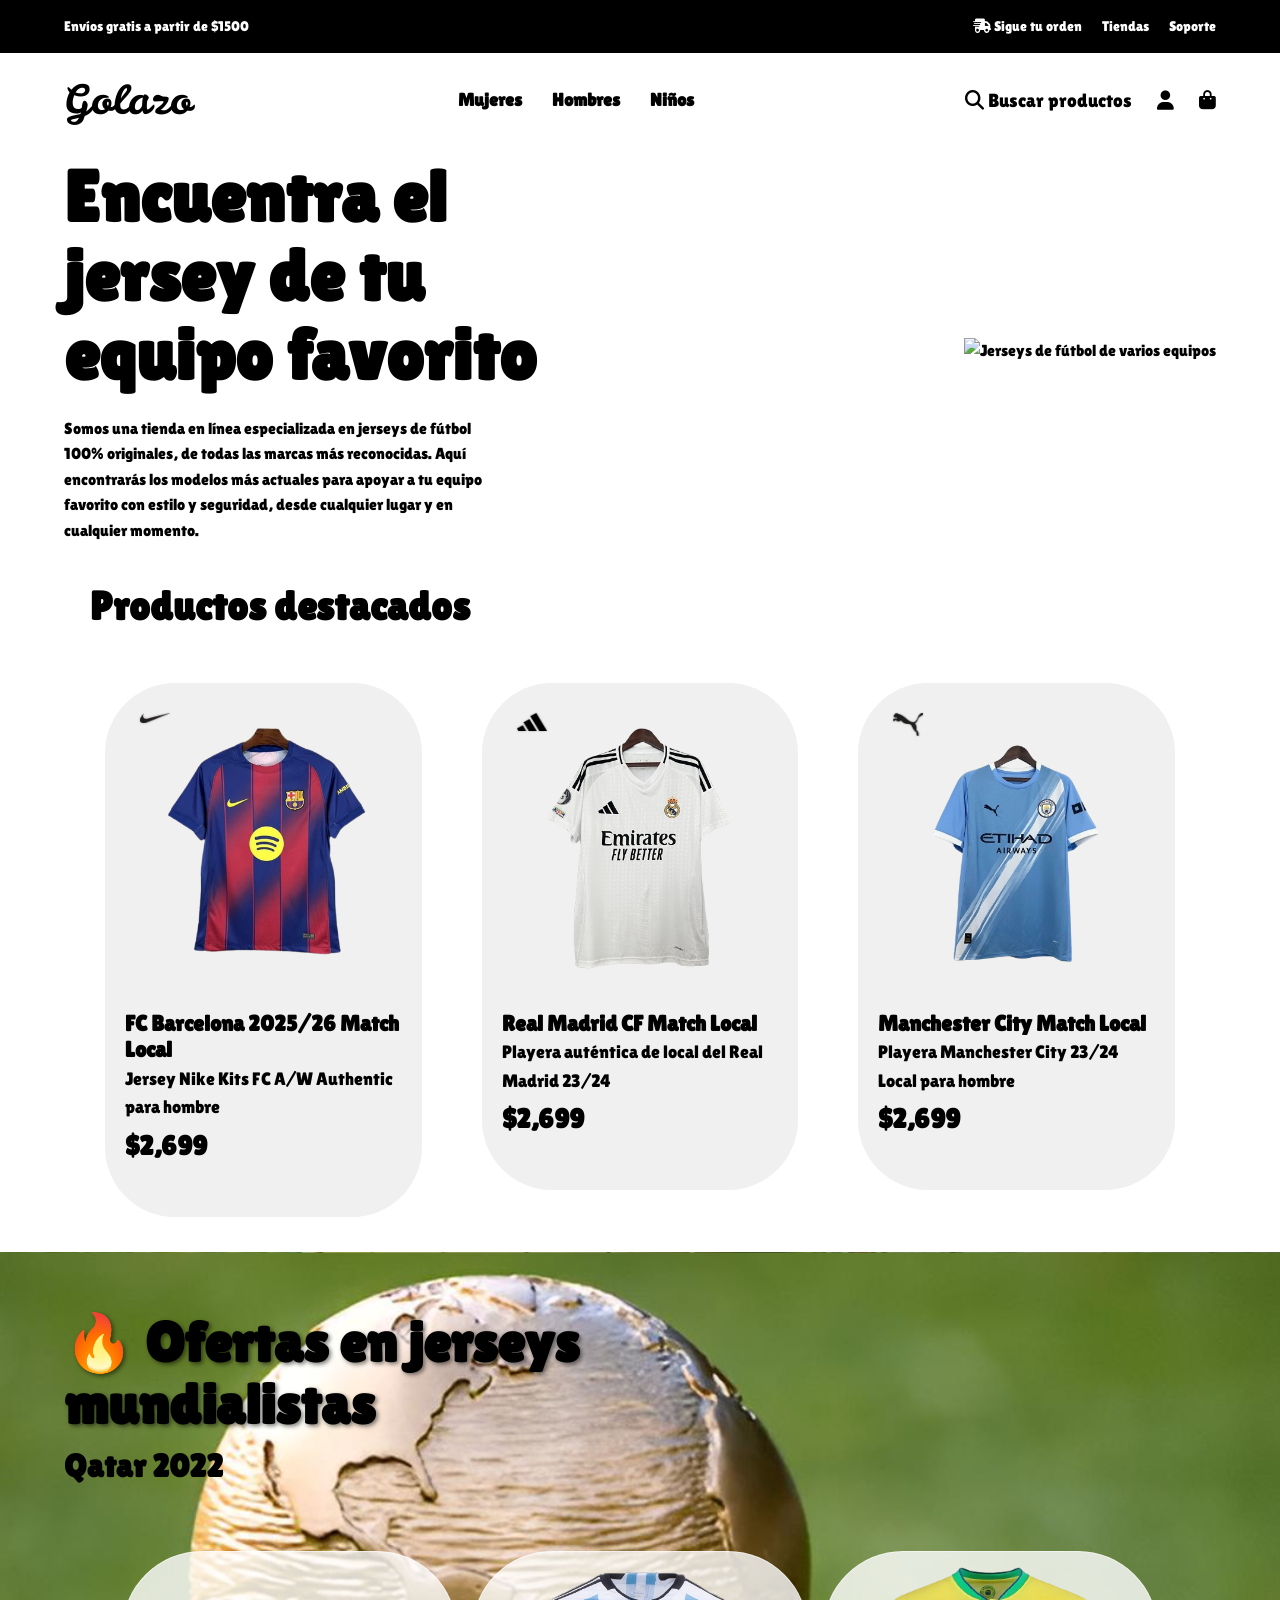
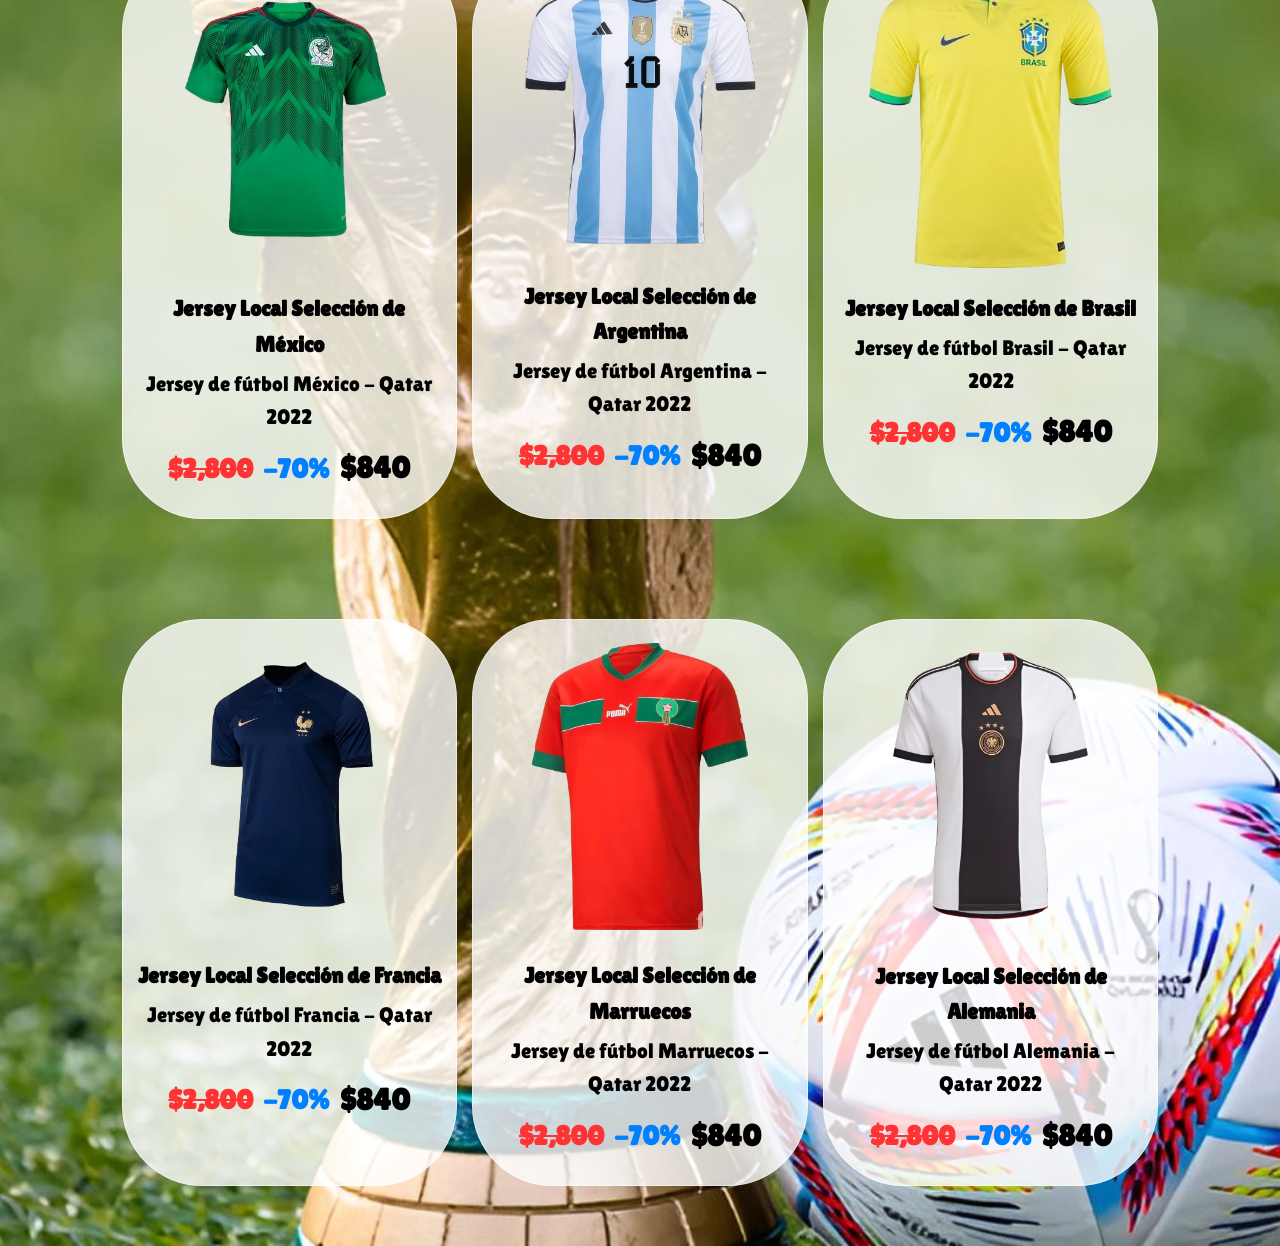
==== index.html @ 54cf8476 "pagina" ====
<!DOCTYPE html>
<html lang="es">
<head>
    <meta charset="UTF-8">
    <meta name="viewport" content="width=device-width, initial-scale=1.0">
    <title>Golazo | Tu Tienda de Jerseys Favoritos</title>
    <link rel="stylesheet" href="./css/styles.css"> 
    <link rel="stylesheet" href="./css/mediaquerys.css">
    <link rel="preconnect" href="https://fonts.googleapis.com">
    <link rel="preconnect" href="https://fonts.gstatic.com" crossorigin>
    <link href="https://fonts.googleapis.com/css2?family=Lilita+One&display=swap" rel="stylesheet">
    <link href="https://fonts.googleapis.com/css2?family=Leckerli+One&display=swap" rel="stylesheet">
    <link rel="preconnect" href="https://fonts.googleapis.com">
    <link rel="stylesheet" href="https://cdnjs.cloudflare.com/ajax/libs/font-awesome/6.5.1/css/all.min.css" integrity="sha512-..." crossorigin="anonymous" referrerpolicy="no-referrer" />
</head>
<body>

    <div class="top-bar">
        <div class="top-bar-left"></div> 
        <p class="shipping-info">Envíos gratis a partir de $1500</p>
        <nav class="top-links">
            <a href="#"><i class="fa-solid fa-truck-fast"></i> Sigue tu orden</a>
            <a href="#">Tiendas</a>
            <a href="#">Soporte</a>
        </nav>
    </div>

    <header class="main-header">
        <div class="logo">
            <h1>Golazo</h1>
        </div>
        
        <nav class="main-nav">
            <a href="#">Mujeres</a>
            <a href="#">Hombres</a>
            <a href="#">Niños</a>
        </nav>
        
        <div class="user-actions">
            <a href="#" class="icon-link"><i class="fa-solid fa-magnifying-glass"></i> Buscar productos</a>
            <a href="login.html" class="icon-link"><i class="fa-solid fa-user"></i></a>
            <a href="#" class="icon-link"><i class="fa-solid fa-bag-shopping"></i></a>
        </div>
    </header>

    <main class="content-wrapper">
        
        <section class="hero-section">
            <div class="hero-text">
                <h2>Encuentra el jersey de tu equipo favorito</h2>
                <p>Somos una tienda en línea especializada en jerseys de fútbol 100% originales, de todas las marcas más reconocidas. Aquí encontrarás los modelos más actuales para apoyar a tu equipo favorito con estilo y seguridad, desde cualquier lugar y en cualquier momento.</p>
            </div>
            <div class="hero-image">
                <img src="./img/jerseys1.png" alt="Jerseys de fútbol de varios equipos">
            </div>
        </section>

        <section class="featured-products">
            <h3>Productos destacados</h3>
            <div class="product-grid">
                
                <article class="product-card">
                    <div class="product-image-container">
                        <img src="./img/nike.png" alt="Logo de Nike" class="product-brand-logo">
                        <img src="./img/barca.png" alt="Jersey Barcelona 23/24 Local">
                        <div class="product-info">
                            <h4>FC Barcelona 2025/26 Match Local</h4>
                            <p class="product-description">Jersey Nike Kits FC A/W Authentic para hombre</p>
                            <p class="product-price">$2,699</p>
                        </div>
                    </div>
                </article>

                <article class="product-card">
                    <div class="product-image-container">
                        <img src="./img/adidas.png" alt="Logo de Adidas" class="product-brand-logo">
                        <img src="./img/madrid.png" alt="Jersey Real Madrid 23/24 Local">
                        <div class="product-info">
                            <h4>Real Madrid CF Match Local</h4>
                            <p class="product-description">Playera auténtica de local del Real Madrid 23/24</p>
                            <p class="product-price">$2,699</p>
                        </div>
                    </div>
                </article>

                <article class="product-card">
                    <div class="product-image-container">
                        <img src="./img/puma.png" alt="Logo de Puma" class="product-brand-logo">
                        <img src="./img/city.png" alt="Jersey Manchester City 23/24 Local">
                        <div class="product-info">
                            <h4>Manchester City Match Local</h4>
                            <p class="product-description">Playera Manchester City 23/24 Local para hombre</p>
                            <p class="product-price">$2,699</p>
                        </div>
                    </div>
                </article>

            </div>
        </section>

        <section class="offers-hero">
            
            <div class="promotion-text">
                <h2>🔥 Ofertas en jerseys <br> mundialistas</h2>
                <p class="subtitle">Qatar 2022</p>
            </div>

            <div class="offer-product-grid">
                
                <article class="product-card-offer">
                    <img src="./img/mexico.png" alt="Jersey Selección de México">
                    <div class="product-info-offer">
                        <h4>Jersey Local Selección de México</h4>
                        <p class="product-details">Jersey de fútbol México - Qatar 2022</p>
                        <div class="prices">
                            <span class="old-price">$2,800</span>
                            <span class="discount">-70%</span>
                            <span class="new-price">$840</span>
                        </div>
                    </div>
                </article>

                <article class="product-card-offer">
                    <img src="./img/argentina.png" alt="Jersey Selección de Argentina">
                    <div class="product-info-offer">
                        <h4>Jersey Local Selección de Argentina</h4>
                        <p class="product-details">Jersey de fútbol Argentina - Qatar 2022</p>
                        <div class="prices">
                            <span class="old-price">$2,800</span>
                            <span class="discount">-70%</span>
                            <span class="new-price">$840</span>
                        </div>
                    </div>
                </article>

                <article class="product-card-offer">
                    <img src="./img/brasil.png" alt="Jersey Selección de Brasil">
                    <div class="product-info-offer">
                        <h4>Jersey Local Selección de Brasil</h4>
                        <p class="product-details">Jersey de fútbol Brasil - Qatar 2022</p>
                        <div class="prices">
                            <span class="old-price">$2,800</span>
                            <span class="discount">-70%</span>
                            <span class="new-price">$840</span>
                        </div>
                    </div>
                </article>

                <article class="product-card-offer">
                    <img src="./img/francia.png" alt="Jersey Selección de Francia">
                    <div class="product-info-offer">
                        <h4>Jersey Local Selección de Francia</h4>
                        <p class="product-details">Jersey de fútbol Francia - Qatar 2022</p>
                        <div class="prices">
                            <span class="old-price">$2,800</span>
                            <span class="discount">-70%</span>
                            <span class="new-price">$840</span>
                        </div>
                    </div>
                </article>

                <article class="product-card-offer">
                    <img src="./img/marruecos.png" alt="Jersey Selección de Marruecos">
                    <div class="product-info-offer">
                        <h4>Jersey Local Selección de Marruecos</h4>
                        <p class="product-details">Jersey de fútbol Marruecos - Qatar 2022</p>
                        <div class="prices">
                            <span class="old-price">$2,800</span>
                            <span class="discount">-70%</span>
                            <span class="new-price">$840</span>
                        </div>
                    </div>
               
                </article>
                
                <article class="product-card-offer">
                    <img src="./img/alemania.png" alt="Jersey Selección de Alemania">
                    <div class="product-info-offer">
                        <h4>Jersey Local Selección de Alemania</h4>
                        <p class="product-details">Jersey de fútbol Alemania - Qatar 2022</p>
                        <div class="prices">
                            <span class="old-price">$2,800</span>
                            <span class="discount">-70%</span>
                            <span class="new-price">$840</span>
                        </div>
                    </div>
                </article>

            </div>
        </section>
    </main>
</body>
</html>
---- css/styles.css ----
@import url('https://fonts.googleapis.com/css2?family=Lilita+One&family=Brush+Script+MT&display=swap');

* {
    box-sizing: border-box;
    margin: 0;
    padding: 0;
    font-family: "Lilita One", sans-serif;
}

body {
    background-color: #fff;
    color: #000;
    line-height: 1.6;
    min-height: 100vh;
}

a {
    text-decoration: none;
    color: inherit;
}

/* 1. BARRA SUPERIOR NEGRA */
.top-bar {
    background-color: #000;
    color: #fff;
    padding: 15px 5%;
    display: flex;
    justify-content: space-between;
    align-items: center;
    font-size: 0.9em;
    text-align: center;
    position: relative;
}

.top-bar-left { flex-grow: 0.4; }
.top-bar-right, .shipping-info { position: absolute; display: flex; align-items: center; }
.top-bar-right { flex-grow: 1; justify-content: flex-end; }
.shipping-info { flex-grow: 1; text-align: center; }

.top-links { display: flex; align-items: center; }
.top-links a { margin-left: 20px; }

/* 2. BARRA DE NAVEGACIÓN PRINCIPAL */
.main-header {
    background-color: #fff;
    padding: 15px 5%;
    display: flex;
    align-items: center;
    justify-content: space-between;
    border-bottom: 1px solid #fff;
}

.logo h1 {
    font-family: "Leckerli One", cursive;
    font-size: 2.5em;
    font-weight: normal;
    margin-right: 20px;
    color: #000;
}

.main-nav {
    display: flex;
    justify-content: center;
    flex: 1;
    align-items: center;
}

.main-nav a {
    margin: 0 15px;
    font-size: 1.1em;
    font-weight: 600;
    color: #000;
}

.user-actions { display: flex; align-items: center; }
.user-actions .icon-link {
    font-size: 1.2em;
    margin-left: 25px;
    font-weight: normal;
    color: #000;
}

/* 3. SECCIÓN PRINCIPAL / HERO */
.hero-section {
    padding: 10px 5%;
    display: flex;
    align-items: center;
    gap: 40px;
    background-color: #fff;
}

.hero-text { flex: 1; max-width: 50%; }
.hero-text h2 {
    font-size: 4.5em;
    font-weight: 700;
    margin-bottom: 20px;
    line-height: 1.1;
}
.hero-text p {
    font-size: 1em;
    color: #000;
    max-width: 80%;
}

.hero-image { flex: 3; max-width: 50%; text-align: right; }
.hero-image img { max-width: 100%; height: auto; }

/* 4. PRODUCTOS DESTACADOS */
.featured-products {
    padding: 20px 7%;
    background-color: #fff;
}
.featured-products h3 {
    font-size: 2.5em;
    font-weight: 600;
    margin-bottom: 30px;
}

.product-grid {
    display: grid;
    grid-template-columns: repeat(3, 1fr);
    gap: 30px;
}

/* TARJETAS DE PRODUCTOS FIJAS */
.product-card {
    overflow: hidden;
    padding: 15px;
    flex: 0 0 auto; /* bloquea tamaño en flex/grid */
}

.product-image-container {
    width: 100%;
    height: auto;
    background-color: #f0f0f0;
    padding: 20px 10px 40px;
    display: flex;
    flex-direction: column;
    align-items: center;
    justify-content: flex-start;
    border-radius: 70px;
    position: relative;
}

.product-brand-logo {
    position: absolute;
    top: 30px;
    left: 35px;
    width: 30px;
    height: auto;
    z-index: 5;
    filter: drop-shadow(0 0 1px rgba(0,0,0,0.3));
}

.product-image-container img:not(.product-brand-logo) {
    width: 100%;
    height: auto;
    object-fit: contain;
    display: block;
}

.product-info {
    width: 100%;
    text-align: left;
    padding: 10px;
    border-radius: 5px;
}
.product-info h4 {
    font-size: 1.4em;
    font-weight: 600;
    margin-bottom: 2px;
    line-height: 1.2;
}
.product-description {
    font-size: 1.1em;
    color: #000;
    margin-bottom: 2px;
}
.product-price {
    font-size: 1.7em;
    font-weight: 700;
    color: #000;
}

/* 5. SECCIÓN DE OFERTAS MUNDIALISTAS */
.offers-hero {
    background-image: url(/img/bg3.jpg);
    background-size: cover;
    background-position: center bottom;
    padding: 60px 5%;
    position: relative;
    color: #fff;
    min-height: 110vh;
    display: flex;
    flex-direction: column;
    align-items: flex-start;
}

.promotion-text { margin-bottom: 30px; padding-left: 0; }
.promotion-text h2 {
    font-size: 3.5em;
    font-weight: 800;
    line-height: 1.1;
    color: #000;
    text-shadow: 2px 2px 4px rgba(0,0,0,0.5);
}
.promotion-text .subtitle {
    font-size: 2em;
    font-weight: 600;
    color: #000;
    margin-top: 5px;
}

.offer-product-grid {
    width: 90%;
    margin: 30px auto 0;
    display: grid;
    grid-template-columns: repeat(3, 1fr);
    gap: 15px;
    row-gap: 100px;
}

/* TARJETAS DE OFERTAS FIJAS */
.product-card-offer {
    flex: 0 0 auto; /* bloquea tamaño */
    border-radius: 80px;
    position: relative;
    background-color: rgba(255,255,255,0.8);
    padding: 15px;
    display: flex;
    flex-direction: column;
    align-items: center;
    text-align: center;
    border: 1px solid rgba(255,255,255,0.5);
}

.product-card-offer img {
    width: 100%;
    height: auto; /* mantiene tamaño actual */
    object-fit: contain;
    margin-bottom: 10px;
    display: block;
}

.product-info-offer {
    width: 100%;
    color: #000;
    padding: 10px 0;
}
.product-info-offer h4 {
    font-size: 1.4em;
    font-weight: 600;
    margin-bottom: 5px;
}

.product-details {
    font-size: 1.3em;
    color: #000;
    margin-bottom: 10px;
}

.prices {
    display: flex;
    justify-content: center;
    align-items: center;
    gap: 10px;
    font-weight: 700;
    margin-top: 5px;
}
.old-price {
    color: #ff3333;
    text-decoration: line-through;
    font-size: 1.7em;
}
.discount {
    color: #0080ff;
    font-size: 1.7em;
}
.new-price {
    color: #000;
    font-size: 1.9em;
    font-weight: 800;
}
---- css/mediaquerys.css ----
/*reglas de diseño para telefono*/
@media (max-width: 599px) {

    /* 1. AJUSTES GENERALES */
    body {
        font-size: 0.9em;
        height: auto;
    }

    .top-bar, .main-header, .hero-section, .featured-products, .offers-hero {
        padding-left: 3%;
        padding-right: 3%;
    }

    /* 2. BARRA SUPERIOR NEGRA */
    .top-bar {
        display: flex; /* Asegura que sea flex */
        justify-content: space-between; /* Elementos a los extremos */
        align-items: center; /* Centra verticalmente */
        flex-wrap: nowrap; /* No envuelve */
        padding: 8px 3%;
        font-size: 0.75em;
        height: auto;
    }
    /* Mostrar los elementos de izquierda y derecha */
    .top-bar-left,
    .top-bar-right {
        display: flex; /* Mostrar y usar flex para alinear */
        align-items: center;
    }
    /* Ajustar el mensaje de envío para que quede centrado */
    .shipping-info {
        flex-grow: 0;
        text-align: center;
        width: auto;
        order: 0;
        margin: 0 10px; /* Espacio entre elementos */
    }

    /* 3. BARRA DE NAVEGACIÓN PRINCIPAL */
    .main-header {
        padding: 10px 3%;
        justify-content: space-between;
    }

    .logo h1 {
        font-size: 1.8em;
        margin-right: 0;
    }

    .main-nav {
        display: none;
    }

    .user-actions {
        margin-right: 0;
    }

    .user-actions .icon-link {
        font-size: 1.1em;
        margin-left: 15px;
    }

    /* 4. SECCIÓN PRINCIPAL / HERO */
    .hero-section {
        flex-direction: column;
        text-align: center;
        gap: 15px;
        padding: 20px 3%;
    }

    .hero-text {
        max-width: 100%;
        order: 1;
    }

    .hero-text h2 {
        font-size: 2.3em;
        margin-bottom: 5px;
        line-height: 1.1;
    }

    .hero-text p {
        font-size: 0.7em;
        max-width: 90%;
        margin: 0 auto 10px;
    }

    .hero-image {
        max-width: 100%;
        order: 2;
        text-align: center;
    }

    .hero-image img {
        width: 100%;
        max-width: 250px;
    }

    /* 5. PRODUCTOS DESTACADOS */
    .featured-products {
        padding: 30px 3%;
    }

    .featured-products h3 {
        font-size: 1.8em;
        margin-bottom: 20px;
        text-align: center;
    }

    .product-grid {
        grid-template-columns: 1fr;
        gap: 20px;
    }

    .product-card {
        width: 100%;
    }

    .product-image-container {
        border-radius: 40px;
        padding: 10px 10px 20px;
    }

    .product-brand-logo {
        top: 15px;
        left: 15px;
        width: 20px;
    }

    .product-info {
        padding: 5px;
        text-align: center;
    }

    .product-info h4 {
        font-size: 1.1em;
    }

    .product-description {
        font-size: 0.9em;
    }

    .product-price {
        font-size: 1.4em;
    }

    /* 6. OFFERS HERO */
    .offers-hero {
        min-height: auto;
        padding: 50px 3% 20px;
        align-items: center;
        text-align: center;
    }

    .promotion-text h2 {
        font-size: 2em;
    }

    .promotion-text .subtitle {
        font-size: 1.2em;
    }

    .offer-product-grid {
        grid-template-columns: repeat(2, 1fr);
        gap: 10px 20px;
        padding: 0 2%;
        overflow-x: hidden;
        justify-items: center;
    }

    .product-card-offer {
        border-radius: 45px;
        padding: 10px;
        width: 160px;
        height: 250px;
        box-sizing: border-box;
        display: flex;
        flex-direction: column;
        align-items: center;
        justify-content: space-between;
        overflow: hidden;
    }

    .product-card-offer img {
        width: 95%;
        height: 120px;
        object-fit: contain;
        border-radius: 6px;
        margin-bottom: 8px;
    }

    .product-info-offer {
        display: flex;
        flex-direction: column;
        align-items: center;
        width: 100%;
        padding: 0 2px;
    }

    .product-info-offer h4 {
        font-size: 0.9em;
        margin: 0 0 3px;
        text-align: center;
        line-height: 1.3;
        word-break: break-word;
        font-weight: bold;
    }

    .product-details, .old-price, .discount, .new-price {
        text-align: center;
        line-height: 1.1;
        word-break: break-word;
    }

    .product-details {
        font-size: 0.7em;
        margin-bottom: 5px;
        color: #000;
    }

    .price-section {
        display: flex;
        flex-direction: column;
        align-items: center;
        width: 100%;
        margin-top: 5px;
    }

    .old-price {
        font-size: 0.7em;
        margin: 1px 0;
        text-decoration: line-through;
        color: #ff3333;
    }

    .discount {
        font-size: 0.7em;
        margin: 1px 0;
        color: #0080ff;
        font-weight: bold;
    }

    .new-price {
        font-size: 1.2em;
        margin: 1px 0;
        color: #000;
        font-weight: bold;
    }

    /* 7. AJUSTES LOGIN */
    .login-header {
        display: block;
        padding: 10px 5%;
        text-align: center;
        font-size: 0.5em;
    }

    .login-container {
        display: flex;
        flex-direction: column;
        align-items: center;
        justify-content: flex-start;
        width: 100%;
        min-height: 100vh;
        background-color: #fff;
        margin: 0 auto;
    }

    .left-panel {
        width: 100%;
        height: 300px;
        margin-bottom: 30px;
        overflow: hidden;
    }

    .left-panel img {
        width: 100%;
        height: 100%;
        object-fit: cover;
        display: block;
    }

    .right-panel {
        width: 100%;
        background-color: #fff;
        text-align: center;
        padding: 30px 20px;
        box-sizing: border-box;
    }

    /*Efectos*/
    /* Efecto general para todas las tarjetas de productos */
    .product-card, .product-card-offer {
        border-radius: 15px;
        box-shadow: 0 4px 12px rgba(0,0,0,0.1);
        transition: transform 0.3s ease, box-shadow 0.3s ease;
        cursor: pointer;
        background-color: #fff; 
        overflow: hidden;
    }

    /* Zoom suave de la imagen dentro de la tarjeta */
    .product-card img, .product-card-offer img {
        transition: transform 0.3s ease;
    }

    /* Efecto táctil al tocar la tarjeta */
    .product-card:active, .product-card-offer:active {
        transform: translateY(-5px) scale(1.03);
        box-shadow: 0 10px 20px rgba(0,0,0,0.15);
    }

    .product-card:active img, .product-card-offer:active img {
        transform: scale(1.05);
    }
}

/*reglas de diseño para tablets*/
@media (min-width: 600px) and (max-width: 1023px){
    /* Ajustes generales */
    body {
        font-size: 1em;
        padding: 0 3%;
    }

    /* Top bar */
    .top-bar {
        padding: 14px 4%;
        font-size: 0.95em;
    }

    .top-bar-left {
        flex-grow: 0.4;
    }

    .top-bar-right {
        flex-grow: 1;
    }

    /* Barra principal / Header */
    .main-header {
        padding: 14px 4%;
    }

    .logo h1 {
        font-size: 2.5em;
        margin-right: 35px;
    }

    .main-nav a {
        margin-right: 25px;
        font-size: 1.05em;
    }

    .user-actions .icon-link {
        margin-left: 22px;
        font-size: 1.2em;
    }

    /* Hero Section */
    .hero-section {
        flex-direction: row; /* Mantener lado a lado */
        gap: 35px;
    }

    .hero-text {
        max-width: 50%;
    }

    .hero-text h2 {
        font-size: 4em;
    }

    .hero-image {
        max-width: 50%;
    }

    /* Productos destacados */
    .featured-products {
        padding: 20px 6%;
    }

    .product-grid {
        grid-template-columns: repeat(3, 1fr); /* Mantener 3 columnas como en escritorio */
        gap: 30px;
    }

    .product-image-container {
        border-radius: 70px;
        padding: 20px 10px 40px 10px;
    }

    .product-info h4 {
        font-size: 1.4em;
    }

    .product-description {
        font-size: 1.1em;
    }

    .product-price {
        font-size: 1.7em;
    }

    /* Ofertas Mundialistas */
    .offer-product-grid {
        grid-template-columns: repeat(3, 1fr); /* Mantener 3 columnas */
        gap: 15px;
        row-gap: 100px;
        width: 90%;
        margin: 30px auto 0;
    }

    .product-card-offer img {
        height: 200px;
    }

    .product-info-offer h4 {
        font-size: 1.4em;
    }

    .product-details {
        font-size: 1.3em;
    }

    .prices {
        gap: 10px;
    }

    .old-price, .discount {
        font-size: 1.7em;
    }

    .new-price {
        font-size: 1.9em;
    }
}
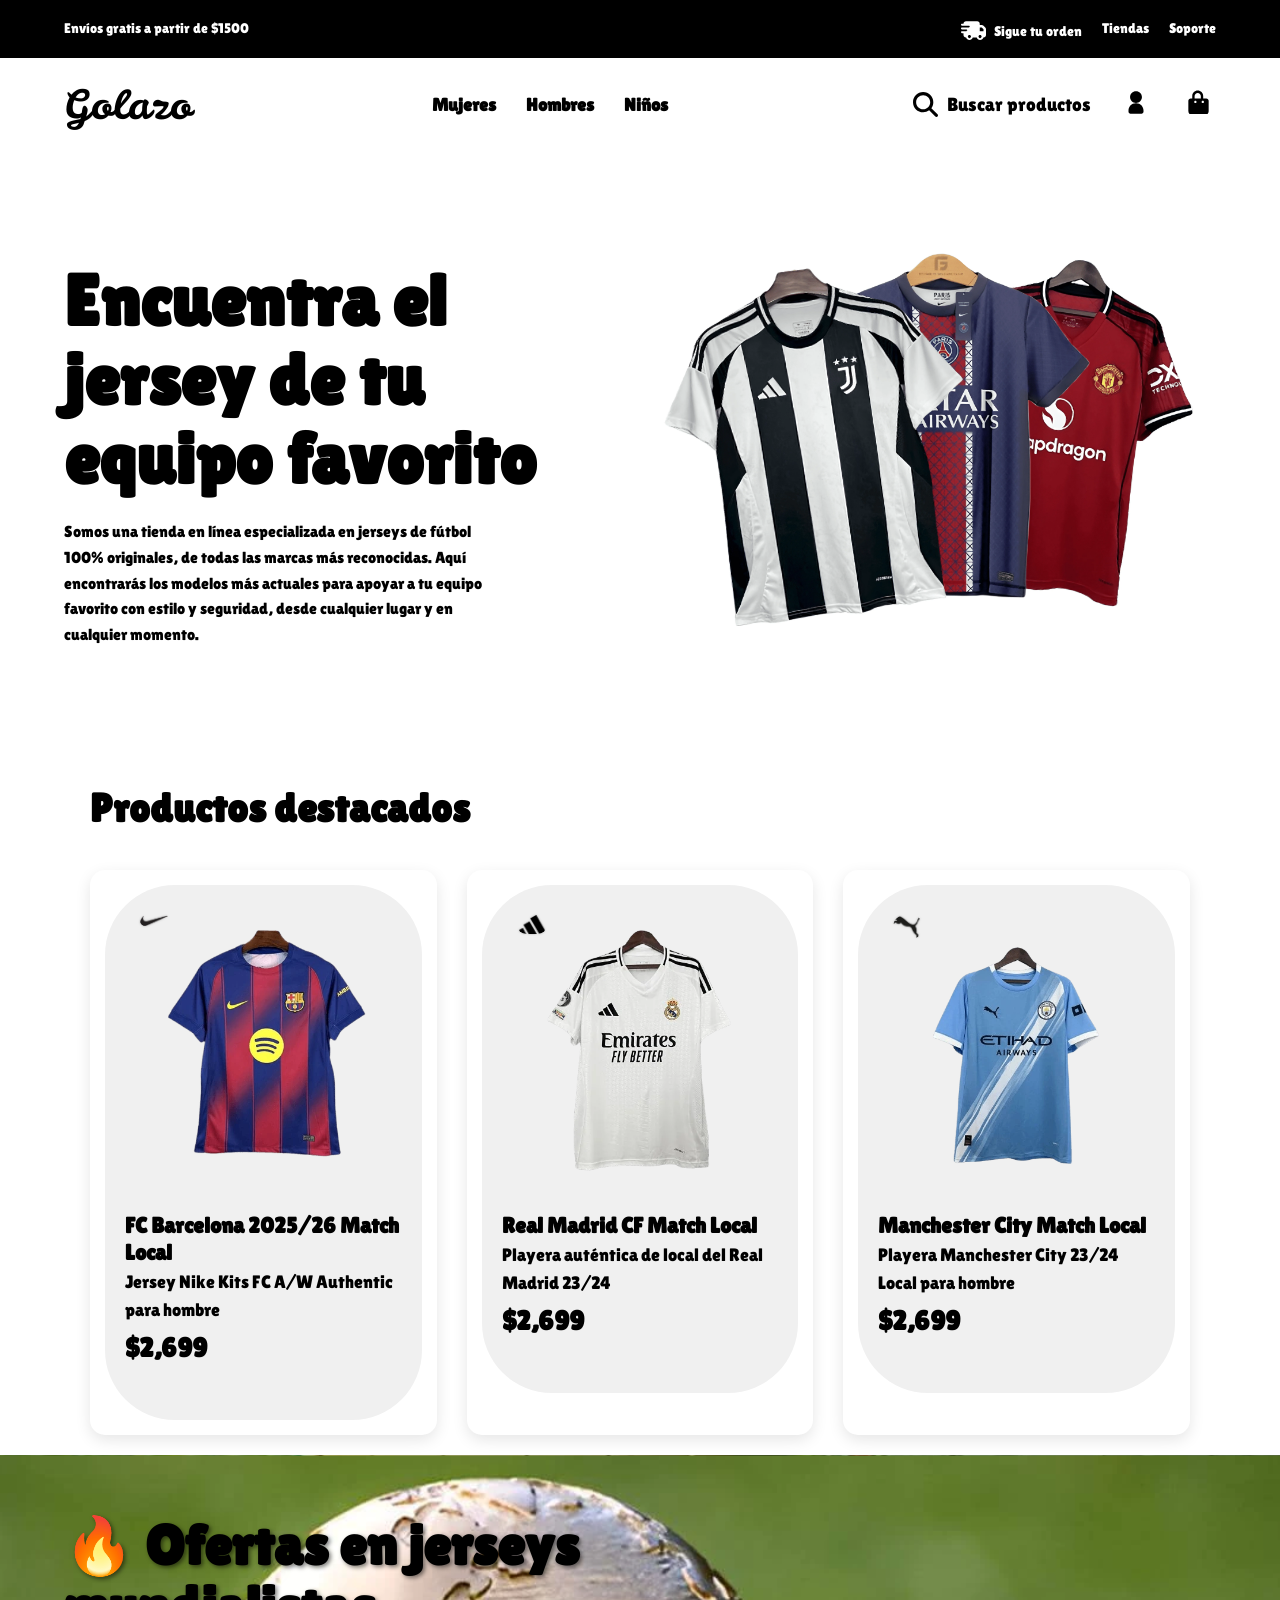
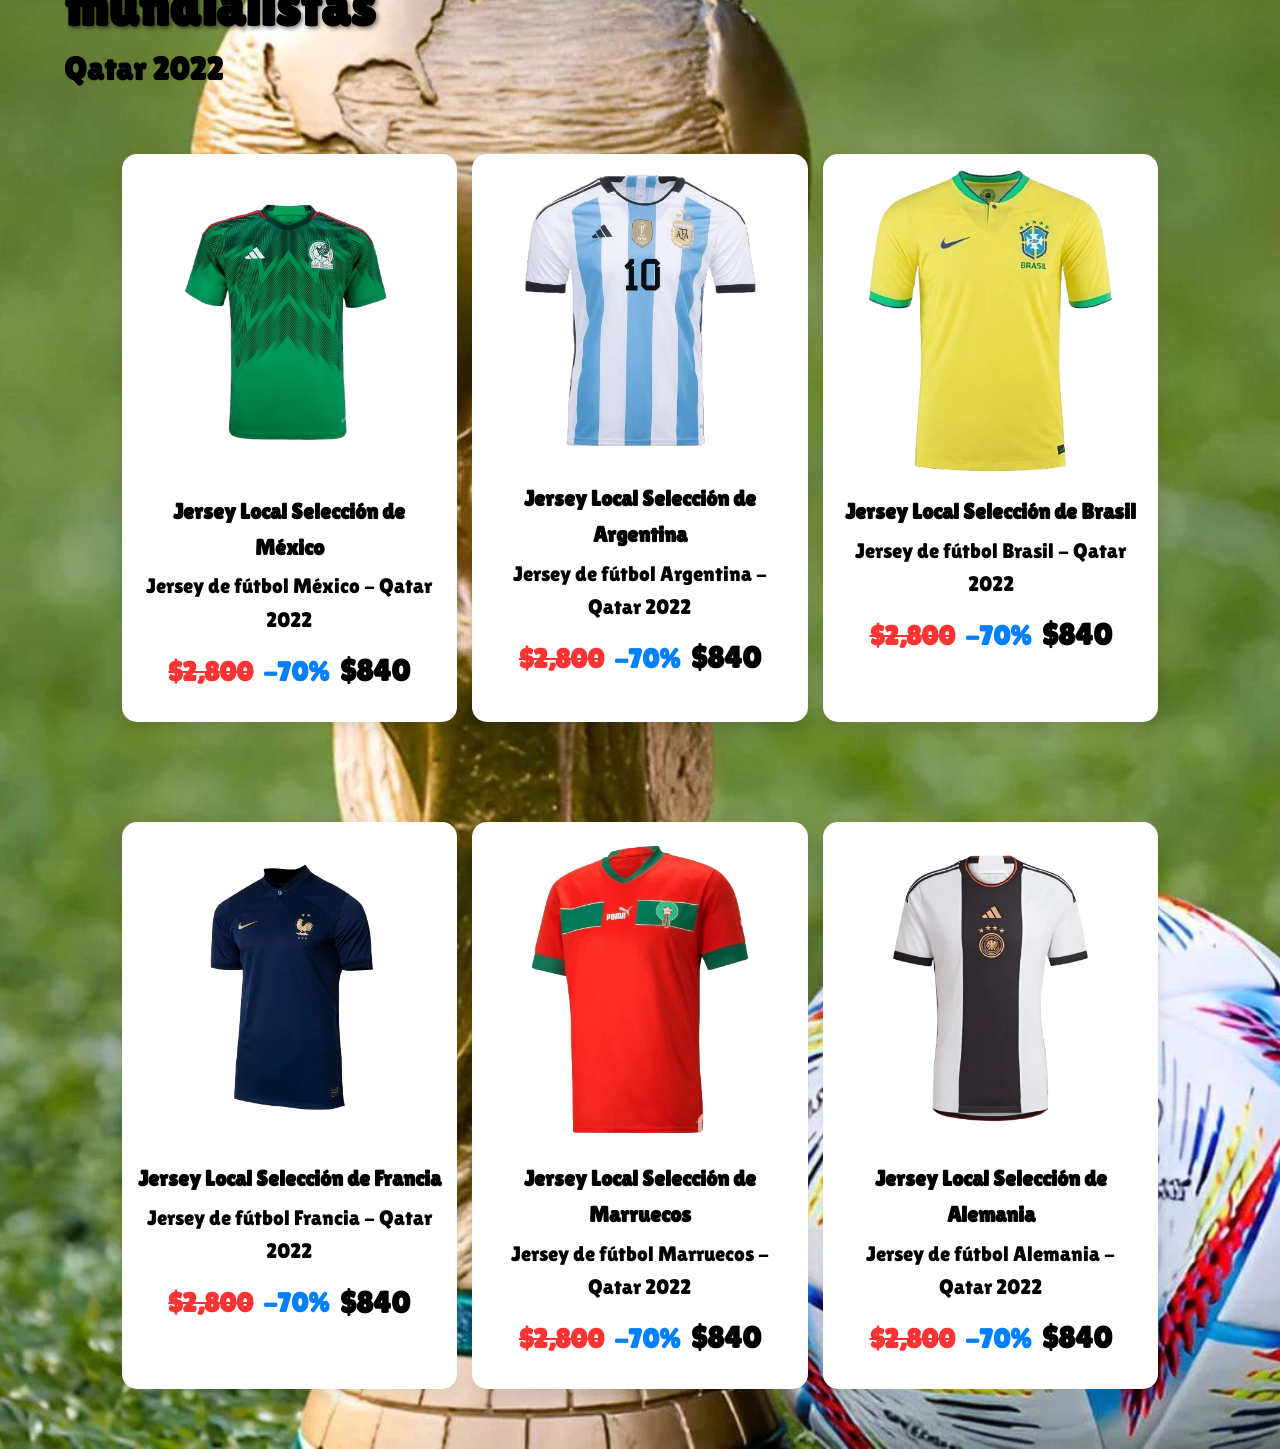
==== commit 079962d8: "jale" ====
--- a/index.html
+++ b/index.html
@@ -8,18 +8,17 @@
     <link rel="stylesheet" href="./css/mediaquerys.css">
     <link rel="preconnect" href="https://fonts.googleapis.com">
     <link rel="preconnect" href="https://fonts.gstatic.com" crossorigin>
-    <link href="https://fonts.googleapis.com/css2?family=Lilita+One&display=swap" rel="stylesheet">
-    <link href="https://fonts.googleapis.com/css2?family=Leckerli+One&display=swap" rel="stylesheet">
-    <link rel="preconnect" href="https://fonts.googleapis.com">
-    <link rel="stylesheet" href="https://cdnjs.cloudflare.com/ajax/libs/font-awesome/6.5.1/css/all.min.css" integrity="sha512-..." crossorigin="anonymous" referrerpolicy="no-referrer" />
-</head>
-<body>
+    <link rel="preload" href="https://fonts.googleapis.com/css2?family=Lilita+One&display=swap" as="style" onload="this.onload=null;this.rel='stylesheet'">
+    <link rel="preload" href="https://fonts.googleapis.com/css2?family=Leckerli+One&display=swap" as="style" onload="this.onload=null;this.rel='stylesheet'">
+    <noscript><link rel="stylesheet" href="https://fonts.googleapis.com/css2?family=Lilita+One&display=swap"></noscript>
+    <noscript><link rel="stylesheet" href="https://fonts.googleapis.com/css2?family=Leckerli+One&display=swap"></noscript>
+    </head><body>
 
     <div class="top-bar">
         <div class="top-bar-left"></div> 
         <p class="shipping-info">Envíos gratis a partir de $1500</p>
         <nav class="top-links">
-            <a href="#"><i class="fa-solid fa-truck-fast"></i> Sigue tu orden</a>
+       <a href="#"><svg viewBox="0 0 640 512" class="fa-icon"><path fill="currentColor" d="M64 160C64 124.7 92.7 96 128 96L416 96C451.3 96 480 124.7 480 160L480 192L530.7 192C547.7 192 564 198.7 576 210.7L621.3 256C633.3 268 640 284.3 640 301.3L640 448C640 483.3 611.3 512 576 512L572.7 512C562.3 548.9 528.3 576 488 576C447.7 576 413.8 548.9 403.3 512L300.7 512C290.3 548.9 256.3 576 216 576C175.7 576 141.8 548.9 131.3 512L128 512C92.7 512 64 483.3 64 448L64 400L24 400C10.7 400 0 389.3 0 376C0 362.7 10.7 352 24 352L136 352C149.3 352 160 341.3 160 328C160 314.7 149.3 304 136 304L24 304C10.7 304 0 293.3 0 280C0 266.7 10.7 256 24 256L200 256C213.3 256 224 245.3 224 232C224 218.7 213.3 208 200 208L24 208C10.7 208 0 197.3 0 184C0 170.7 10.7 160 24 160L64 160zM576 352L576 301.3L530.7 256L480 256L480 352L576 352zM256 488C256 465.9 238.1 448 216 448C193.9 448 176 465.9 176 488C176 510.1 193.9 528 216 528C238.1 528 256 510.1 256 488zM488 528C510.1 528 528 510.1 528 488C528 465.9 510.1 448 488 448C465.9 448 448 465.9 448 488C448 510.1 465.9 528 488 528z"/></svg> Sigue tu orden</a>
             <a href="#">Tiendas</a>
             <a href="#">Soporte</a>
         </nav>
@@ -37,9 +36,9 @@
         </nav>
         
         <div class="user-actions">
-            <a href="#" class="icon-link"><i class="fa-solid fa-magnifying-glass"></i> Buscar productos</a>
-            <a href="login.html" class="icon-link"><i class="fa-solid fa-user"></i></a>
-            <a href="#" class="icon-link"><i class="fa-solid fa-bag-shopping"></i></a>
+<a href="#" class="icon-link"><svg viewBox="0 0 512 512" class="fa-icon search-icon"><path fill="currentColor" d="M416 208C416 253.9 401.1 296.3 376 330.7L502.6 457.4C515.1 469.9 515.1 490.2 502.6 502.7C490.1 515.2 469.8 515.2 457.3 502.7L330.7 376C296.3 401.1 253.9 416 208 416C93.1 416 0 322.9 0 208C0 93.1 93.1 0 208 0C322.9 0 416 93.1 416 208zM208 352C287.5 352 352 287.5 352 208C352 128.5 287.5 64 208 64C128.5 64 64 128.5 64 208C64 287.5 128.5 352 208 352z"/></svg> Buscar productos</a>
+            <a href="login.html" class="icon-link"><svg viewBox="0 0 512 512" class="fa-icon user-icon"><path fill="currentColor" d="M256 256C299 256 332 223 332 180C332 137 299 104 256 104C213 104 180 137 180 180C180 223 213 256 256 256zM352 352C352 301.6 311.4 260 261 260H251C200.6 260 160 301.6 160 352V368C160 381.3 171.3 392 184.6 392L327.4 392C340.7 392 352 381.3 352 368V352z"/></svg></a>
+           <a href="#" class="icon-link"><svg viewBox="0 0 512 512" class="fa-icon bag-icon"><path fill="currentColor" d="M176 144C176 108.7 204.7 80 240 80C275.3 80 304 108.7 304 144V192H176V144zM160 192H96C69.5 192 48 213.5 48 240V448C48 501 91 544 144 544H368C421 544 464 501 464 448V240C464 213.5 442.5 192 416 192H352V144C352 82.1 301.9 32 240 32C178.1 32 128 82.1 128 144V192H160zM192 240C205.3 240 216 250.7 216 264C216 277.3 205.3 288 192 288C178.7 288 168 277.3 168 264C168 250.7 178.7 240 192 240zM320 264C320 250.7 330.7 240 344 240C357.3 240 368 250.7 368 264C368 277.3 357.3 288 344 288C330.7 288 320 277.3 320 264z"/></svg></a>
         </div>
     </header>
 
@@ -51,7 +50,7 @@
                 <p>Somos una tienda en línea especializada en jerseys de fútbol 100% originales, de todas las marcas más reconocidas. Aquí encontrarás los modelos más actuales para apoyar a tu equipo favorito con estilo y seguridad, desde cualquier lugar y en cualquier momento.</p>
             </div>
             <div class="hero-image">
-                <img src="./img/jerseys1.png" alt="Jerseys de fútbol de varios equipos">
+                <img src="./img/jerseys1.webp" alt="..." width="800" height="600" loading="lazy">
             </div>
         </section>
 
@@ -61,8 +60,8 @@
                 
                 <article class="product-card">
                     <div class="product-image-container">
-                        <img src="./img/nike.png" alt="Logo de Nike" class="product-brand-logo">
-                        <img src="./img/barca.png" alt="Jersey Barcelona 23/24 Local">
+                        <img src="./img/nike.webp" alt="Logo de Nike" class="product-brand-logo" loading="lazy">
+                        <img src="./img/barca.webp" alt="Jersey Barcelona 23/24 Local">
                         <div class="product-info">
                             <h4>FC Barcelona 2025/26 Match Local</h4>
                             <p class="product-description">Jersey Nike Kits FC A/W Authentic para hombre</p>
@@ -73,8 +72,8 @@
 
                 <article class="product-card">
                     <div class="product-image-container">
-                        <img src="./img/adidas.png" alt="Logo de Adidas" class="product-brand-logo">
-                        <img src="./img/madrid.png" alt="Jersey Real Madrid 23/24 Local">
+                        <img src="./img/adidas.webp" alt="Logo de Adidas" class="product-brand-logo" loading="lazy">
+                        <img src="./img/madrid.webp" alt="Jersey Real Madrid 23/24 Local">
                         <div class="product-info">
                             <h4>Real Madrid CF Match Local</h4>
                             <p class="product-description">Playera auténtica de local del Real Madrid 23/24</p>
@@ -85,8 +84,8 @@
 
                 <article class="product-card">
                     <div class="product-image-container">
-                        <img src="./img/puma.png" alt="Logo de Puma" class="product-brand-logo">
-                        <img src="./img/city.png" alt="Jersey Manchester City 23/24 Local">
+                        <img src="./img/puma.webp" alt="Logo de Puma" class="product-brand-logo" loading="lazy">
+                        <img src="./img/city.webp" alt="Jersey Manchester City 23/24 Local">
                         <div class="product-info">
                             <h4>Manchester City Match Local</h4>
                             <p class="product-description">Playera Manchester City 23/24 Local para hombre</p>
@@ -108,7 +107,7 @@
             <div class="offer-product-grid">
                 
                 <article class="product-card-offer">
-                    <img src="./img/mexico.png" alt="Jersey Selección de México">
+                    <img src="./img/mexico.webp" alt="Jersey Selección de México" loading="lazy">
                     <div class="product-info-offer">
                         <h4>Jersey Local Selección de México</h4>
                         <p class="product-details">Jersey de fútbol México - Qatar 2022</p>
@@ -121,7 +120,7 @@
                 </article>
 
                 <article class="product-card-offer">
-                    <img src="./img/argentina.png" alt="Jersey Selección de Argentina">
+                    <img src="./img/argentina.webp" alt="Jersey Selección de Argentina" loading="lazy">
                     <div class="product-info-offer">
                         <h4>Jersey Local Selección de Argentina</h4>
                         <p class="product-details">Jersey de fútbol Argentina - Qatar 2022</p>
@@ -134,7 +133,7 @@
                 </article>
 
                 <article class="product-card-offer">
-                    <img src="./img/brasil.png" alt="Jersey Selección de Brasil">
+                    <img src="./img/brasil.webp" alt="Jersey Selección de Brasil" loading="lazy">
                     <div class="product-info-offer">
                         <h4>Jersey Local Selección de Brasil</h4>
                         <p class="product-details">Jersey de fútbol Brasil - Qatar 2022</p>
@@ -147,7 +146,7 @@
                 </article>
 
                 <article class="product-card-offer">
-                    <img src="./img/francia.png" alt="Jersey Selección de Francia">
+                    <img src="./img/francia.webp" alt="Jersey Selección de Francia" loading="lazy">
                     <div class="product-info-offer">
                         <h4>Jersey Local Selección de Francia</h4>
                         <p class="product-details">Jersey de fútbol Francia - Qatar 2022</p>
@@ -160,7 +159,7 @@
                 </article>
 
                 <article class="product-card-offer">
-                    <img src="./img/marruecos.png" alt="Jersey Selección de Marruecos">
+                    <img src="./img/marruecos.webp" alt="Jersey Selección de Marruecos" loading="lazy">
                     <div class="product-info-offer">
                         <h4>Jersey Local Selección de Marruecos</h4>
                         <p class="product-details">Jersey de fútbol Marruecos - Qatar 2022</p>
@@ -174,7 +173,7 @@
                 </article>
                 
                 <article class="product-card-offer">
-                    <img src="./img/alemania.png" alt="Jersey Selección de Alemania">
+                    <img src="./img/alemania.webp" alt="Jersey Selección de Alemania" loading="lazy">
                     <div class="product-info-offer">
                         <h4>Jersey Local Selección de Alemania</h4>
                         <p class="product-details">Jersey de fútbol Alemania - Qatar 2022</p>
--- a/css/styles.css
+++ b/css/styles.css
@@ -32,6 +32,15 @@
     position: relative;
 }
 
+.fa-icon {
+    width: 25px;
+    height: 25px;
+    margin-right: 5px;
+    vertical-align: -0.3em; /* Sube ~1.5-2px; ajusta a -0.15em si es poco */
+}
+     
+     
+
 .top-bar-left { flex-grow: 0.4; }
 .top-bar-right, .shipping-info { position: absolute; display: flex; align-items: center; }
 .top-bar-right { flex-grow: 1; justify-content: flex-end; }
@@ -41,6 +50,16 @@
 .top-links a { margin-left: 20px; }
 
 /* 2. BARRA DE NAVEGACIÓN PRINCIPAL */
+.user-icon {
+    width: 40px;
+    height: 40px;
+    
+}
+
+.bag-icon {
+    vertical-align: -0.15em; /* Sube el ícono ~2-3px; ajusta a -0.2em si es poco */
+}
+
 .main-header {
     background-color: #fff;
     padding: 15px 5%;
@@ -184,7 +203,7 @@
 
 /* 5. SECCIÓN DE OFERTAS MUNDIALISTAS */
 .offers-hero {
-    background-image: url(/img/bg3.jpg);
+    background-image: url(/img/bg3.webp);
     background-size: cover;
     background-position: center bottom;
     padding: 60px 5%;
@@ -281,3 +300,39 @@
     font-size: 1.9em;
     font-weight: 800;
 }
+
+/*Efectos para escritorio*/
+.product-card, .product-card-offer {
+    border-radius: 15px;
+    box-shadow: 0 5px 15px rgba(0,0,0,0.1);
+    transition: transform 0.35s ease, box-shadow 0.35s ease;
+    cursor: pointer;
+    background-color: #fff; 
+    overflow: hidden;
+}
+
+/* Zoom suave de la imagen dentro de la tarjeta */
+.product-card img, .product-card-offer img {
+    transition: transform 0.35s ease;
+    border-radius: 12px; /* mantiene la forma redondeada */
+}
+
+/* Efecto al pasar el mouse sobre la tarjeta */
+.product-card:hover, .product-card-offer:hover {
+    transform: translateY(-10px) scale(1.08);
+    box-shadow: 0 15px 25px rgba(0,0,0,0.25);
+}
+
+.product-card:hover img, .product-card-offer:hover img {
+    transform: scale(1.1);
+}
+
+/* Efecto al hacer click (activo) */
+.product-card:active, .product-card-offer:active {
+    transform: translateY(-6px) scale(1.05);
+    box-shadow: 0 12px 22px rgba(0,0,0,0.2);
+}
+
+.product-card:active img, .product-card-offer:active img {
+    transform: scale(1.08);
+}
--- a/css/mediaquerys.css
+++ b/css/mediaquerys.css
@@ -435,4 +435,32 @@
     .new-price {
         font-size: 1.9em;
     }
+    /*Efectos para tablets*/
+/* Efecto general para todas las tarjetas de productos */
+    .product-card, .product-card-offer {
+        border-radius: 20px; /* un poco más redondeadas que en móvil */
+        box-shadow: 0 3px 10px rgba(0,0,0,0.1); /* sombra más suave */
+        transition: transform 0.25s ease, box-shadow 0.25s ease;
+        cursor: pointer;
+        background-color: #fff; 
+        overflow: hidden;
+    }
+
+    /* Zoom suave de la imagen dentro de la tarjeta */
+    .product-card img, .product-card-offer img {
+        transition: transform 0.25s ease;
+        border-radius: 15px; /* mantener la forma redondeada */
+    }
+
+    /* Efecto al tocar o pasar el mouse sobre la tarjeta */
+    .product-card:hover, .product-card-offer:hover,
+    .product-card:active, .product-card-offer:active {
+        transform: translateY(-6px) scale(1.04);
+        box-shadow: 0 8px 18px rgba(0,0,0,0.12);
+    }
+
+    .product-card:hover img, .product-card-offer:hover img,
+    .product-card:active img, .product-card-offer:active img {
+        transform: scale(1.06);
+    }
 }
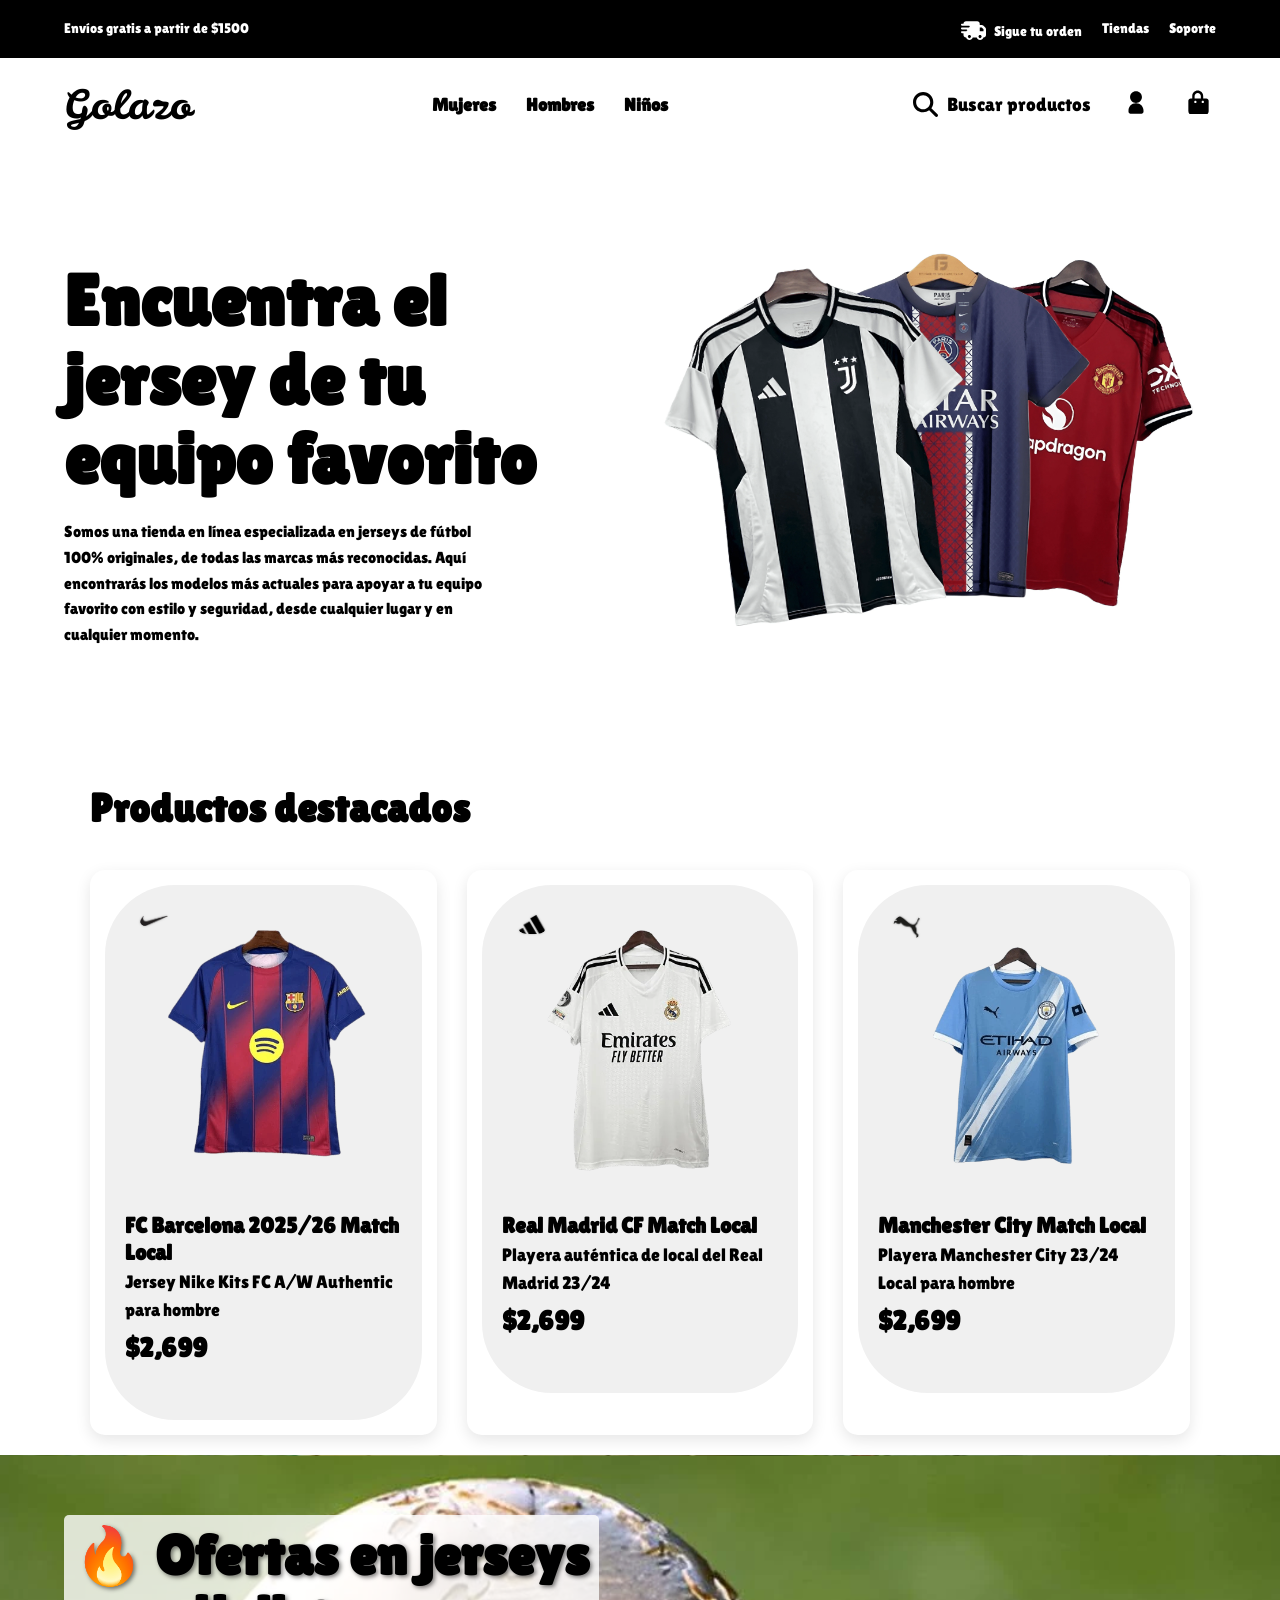
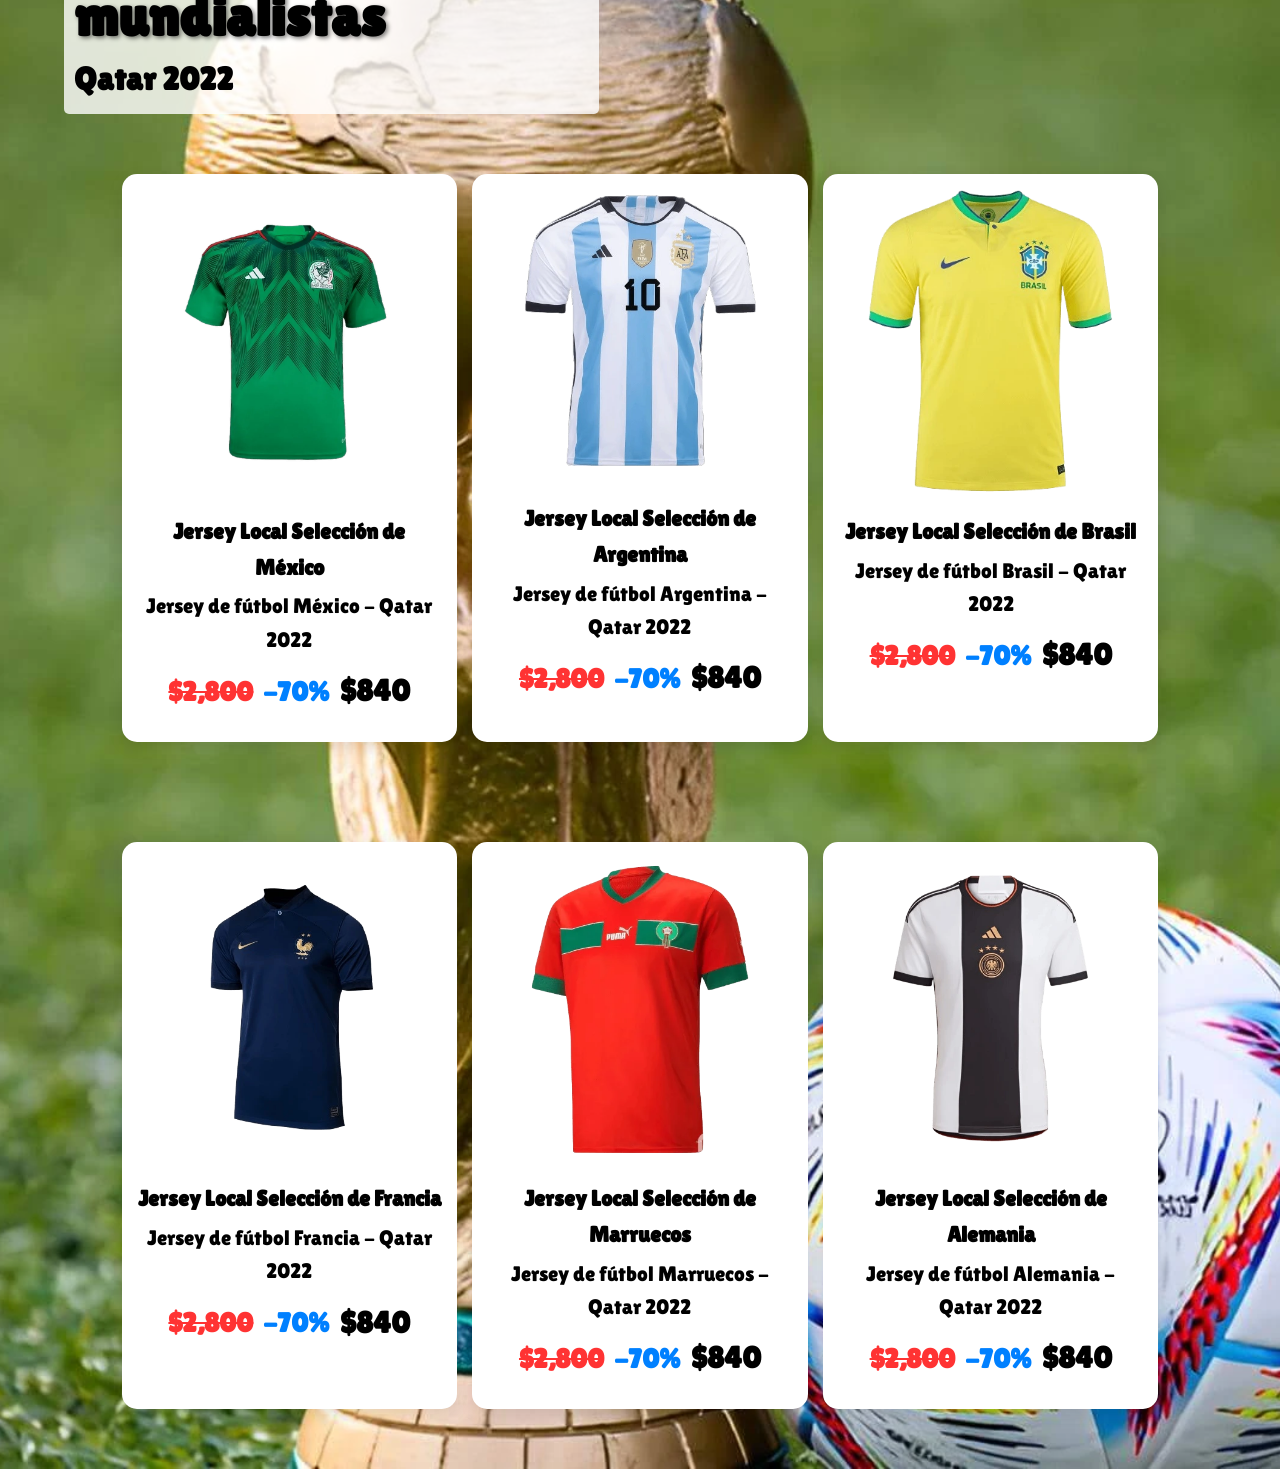
==== commit 3148afd1: "jale" ====
--- a/index.html
+++ b/index.html
@@ -36,10 +36,23 @@
         </nav>
         
         <div class="user-actions">
-<a href="#" class="icon-link"><svg viewBox="0 0 512 512" class="fa-icon search-icon"><path fill="currentColor" d="M416 208C416 253.9 401.1 296.3 376 330.7L502.6 457.4C515.1 469.9 515.1 490.2 502.6 502.7C490.1 515.2 469.8 515.2 457.3 502.7L330.7 376C296.3 401.1 253.9 416 208 416C93.1 416 0 322.9 0 208C0 93.1 93.1 0 208 0C322.9 0 416 93.1 416 208zM208 352C287.5 352 352 287.5 352 208C352 128.5 287.5 64 208 64C128.5 64 64 128.5 64 208C64 287.5 128.5 352 208 352z"/></svg> Buscar productos</a>
-            <a href="login.html" class="icon-link"><svg viewBox="0 0 512 512" class="fa-icon user-icon"><path fill="currentColor" d="M256 256C299 256 332 223 332 180C332 137 299 104 256 104C213 104 180 137 180 180C180 223 213 256 256 256zM352 352C352 301.6 311.4 260 261 260H251C200.6 260 160 301.6 160 352V368C160 381.3 171.3 392 184.6 392L327.4 392C340.7 392 352 381.3 352 368V352z"/></svg></a>
-           <a href="#" class="icon-link"><svg viewBox="0 0 512 512" class="fa-icon bag-icon"><path fill="currentColor" d="M176 144C176 108.7 204.7 80 240 80C275.3 80 304 108.7 304 144V192H176V144zM160 192H96C69.5 192 48 213.5 48 240V448C48 501 91 544 144 544H368C421 544 464 501 464 448V240C464 213.5 442.5 192 416 192H352V144C352 82.1 301.9 32 240 32C178.1 32 128 82.1 128 144V192H160zM192 240C205.3 240 216 250.7 216 264C216 277.3 205.3 288 192 288C178.7 288 168 277.3 168 264C168 250.7 178.7 240 192 240zM320 264C320 250.7 330.7 240 344 240C357.3 240 368 250.7 368 264C368 277.3 357.3 288 344 288C330.7 288 320 277.3 320 264z"/></svg></a>
-        </div>
+    <a href="#" class="icon-link" aria-label="Buscar productos">
+        <svg viewBox="0 0 512 512" class="fa-icon search-icon" aria-hidden="true">
+            <path fill="currentColor" d="M416 208C416 253.9 401.1 296.3 376 330.7L502.6 457.4C515.1 469.9 515.1 490.2 502.6 502.7C490.1 515.2 469.8 515.2 457.3 502.7L330.7 376C296.3 401.1 253.9 416 208 416C93.1 416 0 322.9 0 208C0 93.1 93.1 0 208 0C322.9 0 416 93.1 416 208zM208 352C287.5 352 352 287.5 352 208C352 128.5 287.5 64 208 64C128.5 64 64 128.5 64 208C64 287.5 128.5 352 208 352z"/>
+        </svg>
+        Buscar productos
+    </a>
+    <a href="login.html" class="icon-link" aria-label="Iniciar sesión">
+        <svg viewBox="0 0 512 512" class="fa-icon user-icon" aria-hidden="true">
+            <path fill="currentColor" d="M256 256C299 256 332 223 332 180C332 137 299 104 256 104C213 104 180 137 180 180C180 223 213 256 256 256zM352 352C352 301.6 311.4 260 261 260H251C200.6 260 160 301.6 160 352V368C160 381.3 171.3 392 184.6 392L327.4 392C340.7 392 352 381.3 352 368V352z"/>
+        </svg>
+    </a>
+    <a href="#" class="icon-link" aria-label="Ver carrito de compras">
+        <svg viewBox="0 0 512 512" class="fa-icon bag-icon" aria-hidden="true">
+            <path fill="currentColor" d="M176 144C176 108.7 204.7 80 240 80C275.3 80 304 108.7 304 144V192H176V144zM160 192H96C69.5 192 48 213.5 48 240V448C48 501 91 544 144 544H368C421 544 464 501 464 448V240C464 213.5 442.5 192 416 192H352V144C352 82.1 301.9 32 240 32C178.1 32 128 82.1 128 144V192H160zM192 240C205.3 240 216 250.7 216 264C216 277.3 205.3 288 192 288C178.7 288 168 277.3 168 264C168 250.7 178.7 240 192 240zM320 264C320 250.7 330.7 240 344 240C357.3 240 368 250.7 368 264C368 277.3 357.3 288 344 288C330.7 288 320 277.3 320 264z"/>
+        </svg>
+    </a>
+    </div>
     </header>
 
     <main class="content-wrapper">
--- a/css/styles.css
+++ b/css/styles.css
@@ -17,6 +17,12 @@
 a {
     text-decoration: none;
     color: inherit;
+    transition: outline 0.2s ease;
+}
+
+a:focus {
+    outline: 2px solid #0080ff;
+    outline-offset: 2px;
 }
 
 /* 1. BARRA SUPERIOR NEGRA */
@@ -36,7 +42,7 @@
     width: 25px;
     height: 25px;
     margin-right: 5px;
-    vertical-align: -0.3em; /* Sube ~1.5-2px; ajusta a -0.15em si es poco */
+    vertical-align: -0.3em;
 }
      
      
@@ -57,7 +63,7 @@
 }
 
 .bag-icon {
-    vertical-align: -0.15em; /* Sube el ícono ~2-3px; ajusta a -0.2em si es poco */
+    vertical-align: -0.15em;
 }
 
 .main-header {
@@ -145,7 +151,13 @@
 .product-card {
     overflow: hidden;
     padding: 15px;
-    flex: 0 0 auto; /* bloquea tamaño en flex/grid */
+    flex: 0 0 auto;
+    transition: transform 0.35s ease, box-shadow 0.35s ease, outline 0.2s ease;
+}
+
+.product-card:focus {
+    outline: 3px solid #0080ff;
+    outline-offset: 5px;
 }
 
 .product-image-container {
@@ -213,9 +225,16 @@
     display: flex;
     flex-direction: column;
     align-items: flex-start;
-}
-
-.promotion-text { margin-bottom: 30px; padding-left: 0; }
+    background-color: rgba(255, 255, 255, 0.1);
+}
+
+.promotion-text { 
+    margin-bottom: 30px; 
+    padding-left: 0; 
+    background-color: rgba(255, 255, 255, 0.8);
+    padding: 10px;
+    border-radius: 5px;
+}
 .promotion-text h2 {
     font-size: 3.5em;
     font-weight: 800;
@@ -241,7 +260,7 @@
 
 /* TARJETAS DE OFERTAS FIJAS */
 .product-card-offer {
-    flex: 0 0 auto; /* bloquea tamaño */
+    flex: 0 0 auto;
     border-radius: 80px;
     position: relative;
     background-color: rgba(255,255,255,0.8);
@@ -251,11 +270,17 @@
     align-items: center;
     text-align: center;
     border: 1px solid rgba(255,255,255,0.5);
+    transition: transform 0.35s ease, box-shadow 0.35s ease, outline 0.2s ease;
+}
+
+.product-card-offer:focus {
+    outline: 3px solid #0080ff;
+    outline-offset: 5px;
 }
 
 .product-card-offer img {
     width: 100%;
-    height: auto; /* mantiene tamaño actual */
+    height: auto;
     object-fit: contain;
     margin-bottom: 10px;
     display: block;
@@ -314,7 +339,7 @@
 /* Zoom suave de la imagen dentro de la tarjeta */
 .product-card img, .product-card-offer img {
     transition: transform 0.35s ease;
-    border-radius: 12px; /* mantiene la forma redondeada */
+    border-radius: 12px;
 }
 
 /* Efecto al pasar el mouse sobre la tarjeta */
--- a/css/mediaquerys.css
+++ b/css/mediaquerys.css
@@ -1,466 +1,424 @@
-/*reglas de diseño para telefono*/
-@media (max-width: 599px) {
-
-    /* 1. AJUSTES GENERALES */
-    body {
-        font-size: 0.9em;
-        height: auto;
-    }
-
-    .top-bar, .main-header, .hero-section, .featured-products, .offers-hero {
-        padding-left: 3%;
-        padding-right: 3%;
-    }
-
-    /* 2. BARRA SUPERIOR NEGRA */
-    .top-bar {
-        display: flex; /* Asegura que sea flex */
-        justify-content: space-between; /* Elementos a los extremos */
-        align-items: center; /* Centra verticalmente */
-        flex-wrap: nowrap; /* No envuelve */
-        padding: 8px 3%;
-        font-size: 0.75em;
-        height: auto;
-    }
-    /* Mostrar los elementos de izquierda y derecha */
-    .top-bar-left,
-    .top-bar-right {
-        display: flex; /* Mostrar y usar flex para alinear */
-        align-items: center;
-    }
-    /* Ajustar el mensaje de envío para que quede centrado */
-    .shipping-info {
-        flex-grow: 0;
-        text-align: center;
-        width: auto;
-        order: 0;
-        margin: 0 10px; /* Espacio entre elementos */
-    }
-
-    /* 3. BARRA DE NAVEGACIÓN PRINCIPAL */
-    .main-header {
-        padding: 10px 3%;
-        justify-content: space-between;
-    }
-
-    .logo h1 {
-        font-size: 1.8em;
-        margin-right: 0;
-    }
-
-    .main-nav {
-        display: none;
-    }
-
-    .user-actions {
-        margin-right: 0;
-    }
-
-    .user-actions .icon-link {
-        font-size: 1.1em;
-        margin-left: 15px;
-    }
-
-    /* 4. SECCIÓN PRINCIPAL / HERO */
-    .hero-section {
-        flex-direction: column;
-        text-align: center;
-        gap: 15px;
-        padding: 20px 3%;
-    }
-
-    .hero-text {
-        max-width: 100%;
-        order: 1;
-    }
-
-    .hero-text h2 {
-        font-size: 2.3em;
-        margin-bottom: 5px;
-        line-height: 1.1;
-    }
-
-    .hero-text p {
-        font-size: 0.7em;
-        max-width: 90%;
-        margin: 0 auto 10px;
-    }
-
-    .hero-image {
-        max-width: 100%;
-        order: 2;
-        text-align: center;
-    }
-
-    .hero-image img {
-        width: 100%;
-        max-width: 250px;
-    }
-
-    /* 5. PRODUCTOS DESTACADOS */
-    .featured-products {
-        padding: 30px 3%;
-    }
-
-    .featured-products h3 {
-        font-size: 1.8em;
-        margin-bottom: 20px;
-        text-align: center;
-    }
-
-    .product-grid {
-        grid-template-columns: 1fr;
-        gap: 20px;
-    }
-
-    .product-card {
-        width: 100%;
-    }
-
-    .product-image-container {
-        border-radius: 40px;
-        padding: 10px 10px 20px;
-    }
-
-    .product-brand-logo {
-        top: 15px;
-        left: 15px;
-        width: 20px;
-    }
-
-    .product-info {
-        padding: 5px;
-        text-align: center;
-    }
-
-    .product-info h4 {
-        font-size: 1.1em;
-    }
-
-    .product-description {
-        font-size: 0.9em;
-    }
-
-    .product-price {
-        font-size: 1.4em;
-    }
-
-    /* 6. OFFERS HERO */
-    .offers-hero {
-        min-height: auto;
-        padding: 50px 3% 20px;
-        align-items: center;
-        text-align: center;
-    }
-
-    .promotion-text h2 {
-        font-size: 2em;
-    }
-
-    .promotion-text .subtitle {
-        font-size: 1.2em;
-    }
-
-    .offer-product-grid {
-        grid-template-columns: repeat(2, 1fr);
-        gap: 10px 20px;
-        padding: 0 2%;
-        overflow-x: hidden;
-        justify-items: center;
-    }
-
-    .product-card-offer {
-        border-radius: 45px;
-        padding: 10px;
-        width: 160px;
-        height: 250px;
-        box-sizing: border-box;
-        display: flex;
-        flex-direction: column;
-        align-items: center;
-        justify-content: space-between;
-        overflow: hidden;
-    }
-
-    .product-card-offer img {
-        width: 95%;
-        height: 120px;
-        object-fit: contain;
-        border-radius: 6px;
-        margin-bottom: 8px;
-    }
-
-    .product-info-offer {
-        display: flex;
-        flex-direction: column;
-        align-items: center;
-        width: 100%;
-        padding: 0 2px;
-    }
-
-    .product-info-offer h4 {
-        font-size: 0.9em;
-        margin: 0 0 3px;
-        text-align: center;
-        line-height: 1.3;
-        word-break: break-word;
-        font-weight: bold;
-    }
-
-    .product-details, .old-price, .discount, .new-price {
-        text-align: center;
-        line-height: 1.1;
-        word-break: break-word;
-    }
-
-    .product-details {
-        font-size: 0.7em;
-        margin-bottom: 5px;
-        color: #000;
-    }
-
-    .price-section {
-        display: flex;
-        flex-direction: column;
-        align-items: center;
-        width: 100%;
-        margin-top: 5px;
-    }
-
-    .old-price {
-        font-size: 0.7em;
-        margin: 1px 0;
-        text-decoration: line-through;
-        color: #ff3333;
-    }
-
-    .discount {
-        font-size: 0.7em;
-        margin: 1px 0;
-        color: #0080ff;
-        font-weight: bold;
-    }
-
-    .new-price {
-        font-size: 1.2em;
-        margin: 1px 0;
-        color: #000;
-        font-weight: bold;
-    }
-
-    /* 7. AJUSTES LOGIN */
-    .login-header {
-        display: block;
-        padding: 10px 5%;
-        text-align: center;
-        font-size: 0.5em;
-    }
-
-    .login-container {
-        display: flex;
-        flex-direction: column;
-        align-items: center;
-        justify-content: flex-start;
-        width: 100%;
-        min-height: 100vh;
-        background-color: #fff;
-        margin: 0 auto;
-    }
-
-    .left-panel {
-        width: 100%;
-        height: 300px;
-        margin-bottom: 30px;
-        overflow: hidden;
-    }
-
-    .left-panel img {
-        width: 100%;
-        height: 100%;
-        object-fit: cover;
-        display: block;
-    }
-
-    .right-panel {
-        width: 100%;
-        background-color: #fff;
-        text-align: center;
-        padding: 30px 20px;
-        box-sizing: border-box;
-    }
-
-    /*Efectos*/
-    /* Efecto general para todas las tarjetas de productos */
-    .product-card, .product-card-offer {
+@media (max-width:599px){
+    h1, h2, h3, h4, h5, h6 {
+        /* Mejora accesibilidad: Enfoque visible */
+        outline: none;
+    }
+    h1:focus, h2:focus, h3:focus, h4:focus, h5:focus, h6:focus {
+        outline: 3px solid #0080ff;
+        outline-offset: 2px;
+    }
+    .sr-only {
+    position: absolute;
+    width: 1px;
+    height: 1px;
+    padding: 0;
+    margin: -1px;
+    overflow: hidden;
+    clip: rect(0, 0, 0, 0);
+    white-space: nowrap;
+    border: 0;
+    }
+    body{
+        font-size:0.9em;
+        height:auto
+    }
+    .top-bar,.main-header,.hero-section,.featured-products,.offers-hero{
+        padding-left:3%;
+        padding-right:3%
+    }
+    .top-bar{
+        display:flex;
+        justify-content:space-between;
+        align-items:center;
+        flex-wrap:nowrap;
+        padding:8px 3%;
+        font-size:0.75em;
+        height:auto
+    }
+    .top-bar-left,.top-bar-right{
+        display:flex;
+        align-items:center
+    }
+    .shipping-info{
+        flex-grow:0;
+        text-align:center;
+        width:auto;
+        order:0;
+        margin:0 10px
+    }
+    .main-header{
+        padding:10px 3%;
+        justify-content:space-between
+    }
+    .logo h1{
+        font-size:1.8em;
+        margin-right:0
+    }
+    .main-nav{
+        display:none
+    }
+    .user-actions{
+        margin-right:0
+    }
+    .user-actions .icon-link{
+        font-size:1.1em;
+        margin-left:15px
+    }
+    .hero-section{
+        flex-direction:column;
+        text-align:center;
+        gap:15px;
+        padding:20px 3%
+    }
+    .hero-text{
+        max-width:100%;
+        order:1
+    }
+    .hero-text h2{
+        font-size:2.3em;
+        margin-bottom:5px;
+        line-height:1.1
+    }
+    .hero-text p{
+        font-size:0.7em;
+        max-width:90%;
+        margin:0 auto 10px
+    }
+    .hero-image{
+        max-width:100%;
+        order:2;
+        text-align:center
+    }
+    .hero-image img{
+        width:100%;
+        max-width:250px
+    }
+    .featured-products{
+        padding:30px 3%
+    }
+    .featured-products h3{
+        font-size:1.8em;
+        margin-bottom:20px;
+        text-align:center
+    }
+    .product-grid{
+        grid-template-columns:1fr;
+        gap:20px
+    }
+    .product-card{
+        width:100%;
+        /* Mejora accesibilidad: Agrega foco para tarjetas interactivas (sin cambiar animaciones) */
+    }
+    .product-card:focus {
+        outline: 3px solid #0080ff;
+        outline-offset: 5px;
+    }
+    .product-image-container{
+        border-radius:40px;
+        padding:10px 10px 20px
+    }
+    .product-brand-logo{
+        top:15px;
+        left:15px;
+        width:20px
+    }
+    .product-info{
+        padding:5px;
+        text-align:center
+    }
+    .product-info h4{
+        font-size:1.1em
+    }
+    .product-description{
+        font-size:0.9em
+    }
+    .product-price{
+        font-size:1.4em
+    }
+    .offers-hero{
+        min-height:auto;
+        padding:50px 3% 20px;
+        align-items:center;
+        text-align:center;
+        /* Mejora accesibilidad: Agrega fondo semi-transparente para contraste */
+        background-color: rgba(255, 255, 255, 0.1);
+    }
+    .promotion-text h2{
+        font-size:2em
+    }
+    .promotion-text .subtitle{
+        font-size:1.2em
+    }
+    .offer-product-grid{
+        grid-template-columns:repeat(2,1fr);
+        gap:10px 20px;
+        padding:0 2%;
+        overflow-x:hidden;
+        justify-items:center
+    }
+    .product-card-offer{
+        border-radius:45px;
+        padding:10px;
+        width:160px;
+        height:250px;
+        box-sizing:border-box;
+        display:flex;
+        flex-direction:column;
+        align-items:center;
+        justify-content:space-between;
+        overflow:hidden;
+        /* Mejora accesibilidad: Agrega foco (sin cambiar animaciones) */
+    }
+    .product-card-offer:focus {
+        outline: 3px solid #0080ff;
+        outline-offset: 5px;
+    }
+    .product-card-offer img{
+        width:95%;
+        height:120px;
+        object-fit:contain;
+        border-radius:6px;
+        margin-bottom:8px
+    }
+    .product-info-offer{
+        display:flex;
+        flex-direction:column;
+        align-items:center;
+        width:100%;
+        padding:0 2px
+    }
+    .product-info-offer h4{
+        font-size:0.9em;
+        margin:0 0 3px;
+        text-align:center;
+        line-height:1.3;
+        word-break:break-word;
+        font-weight:bold
+    }
+    .product-details,.old-price,.discount,.new-price{
+        text-align:center;
+        line-height:1.1;
+        word-break:break-word
+    }
+    .product-details{
+        font-size:0.7em;
+        margin-bottom:5px;
+        color:#000
+    }
+    .price-section{
+        display:flex;
+        flex-direction:column;
+        align-items:center;
+        width:100%;
+        margin-top:5px
+    }
+    .old-price{
+        font-size:0.7em;
+        margin:1px 0;
+        text-decoration:line-through;
+        color:#cc0000
+    }
+    .discount{
+        font-size:0.7em;
+        margin:1px 0;
+        color:#0055aa;
+        font-weight:bold
+    }
+    .new-price{
+        font-size:1.2em;
+        margin:1px 0;
+        color:#000;
+        font-weight:bold
+    }
+    .login-header{
+        display:block;
+        padding:10px 5%;
+        text-align:center;
+        font-size:0.5em
+    }
+    .login-container{
+        display:flex;
+        flex-direction:column;
+        align-items:center;
+        justify-content:flex-start;
+        width:100%;
+        min-height:100vh;
+        background-color:#fff;
+        margin:0 auto
+    }
+    .left-panel{
+        width:100%;
+        height:300px;
+        margin-bottom:30px;
+        overflow:hidden
+    }
+    .left-panel img{
+        width:100%;
+        height:100%;
+        object-fit:cover;
+        display:block
+    }
+    .right-panel{
+        width:100%;
+        background-color:#fff;
+        text-align:center;
+        padding:30px 20px;
+        box-sizing:border-box
+    }
+  .product-card,.product-card-offer {
         border-radius: 15px;
         box-shadow: 0 4px 12px rgba(0,0,0,0.1);
-        transition: transform 0.3s ease, box-shadow 0.3s ease;
+        transition: transform 0.3s ease,box-shadow 0.3s ease;
         cursor: pointer;
-        background-color: #fff; 
-        overflow: hidden;
-    }
+        background-color: #fff;
+        overflow: hidden
+    }
+    .product-card img,.product-card-offer img {
+        transition: transform 0.3s ease
+    }
+    .product-card:active,.product-card-offer:active {
+        transform: translateY(-5px) scale(1.03);
+        box-shadow: 0 10px 20px rgba(0,0,0,0.15)
+    }
+    .product-card:active img,.product-card-offer:active img {
+        transform: scale(1.05)
+    }
+    .user-actions .icon-link:focus {
+        outline: 3px solid #0080ff;
+        outline-offset: 2px;
+    }
+  }
 
-    /* Zoom suave de la imagen dentro de la tarjeta */
-    .product-card img, .product-card-offer img {
-        transition: transform 0.3s ease;
-    }
-
-    /* Efecto táctil al tocar la tarjeta */
-    .product-card:active, .product-card-offer:active {
-        transform: translateY(-5px) scale(1.03);
-        box-shadow: 0 10px 20px rgba(0,0,0,0.15);
-    }
-
-    .product-card:active img, .product-card-offer:active img {
-        transform: scale(1.05);
+@media (min-width:600px) and (max-width:1023px){
+    @media (max-width: 1023px) {
+    .product-card-offer .product-details {
+    color: #333; /* Gris oscuro para mejor contraste si #000 es demasiado */
+    }
+  }
+    /* Si hay textos sobre imágenes en .hero-section o .offers-hero, agrega esto */
+    .offers-hero .promotion-text h2,
+    .offers-hero .promotion-text .subtitle {
+    background-color: rgba(0, 0, 0, 0.7); /* Fondo oscuro para texto blanco */
+    color: #fff;
+    padding: 10px;
+    border-radius: 5px;
+  }
+    body{
+        font-size:1em;
+        padding:0 3%
+    }
+    .top-bar{
+        padding:14px 4%;
+        font-size:0.95em
+    }
+    .top-bar-left{
+        flex-grow:0.4
+    }
+    .top-bar-right{
+        flex-grow:1
+    }
+    .main-header{
+        padding:14px 4%
+    }
+    .logo h1{
+        font-size:2.5em;
+        margin-right:35px
+    }
+    .main-nav a{
+        margin-right:25px;
+        font-size:1.05em
+    }
+    .user-actions .icon-link{
+        margin-left:22px;
+        font-size:1.2em
+    }
+    .hero-section{
+        flex-direction:row;
+        gap:35px
+    }
+    .hero-text{
+        max-width:50%
+    }
+    .hero-text h2{
+        font-size:4em
+    }
+    .hero-image{
+        max-width:50%
+    }
+    .featured-products{
+        padding:20px 6%
+    }
+    .product-grid{
+        grid-template-columns:repeat(3,1fr);
+        gap:30px
+    }
+    .product-image-container{
+        border-radius:70px;
+        padding:20px 10px 40px 10px
+    }
+    .product-info h4{
+        font-size:1.4em
+    }
+    .product-description{
+        font-size:1.1em
+    }
+    .product-price{
+        font-size:1.7em
+    }
+    .offer-product-grid{
+        grid-template-columns:repeat(3,1fr);
+        gap:15px;
+        row-gap:100px;
+        width:90%;
+        margin:30px auto 0
+    }
+    .product-card-offer img{
+        height:200px
+    }
+    .product-info-offer h4{
+        font-size:1.4em
+    }
+    .product-details{
+        font-size:1.3em
+    }
+    .prices{
+        gap:10px
+    }
+    .old-price,.discount{
+        font-size:1.7em
+    }
+    .new-price{
+        font-size:1.9em
+    }
+    .product-card,.product-card-offer{
+        border-radius:20px;
+        box-shadow:0 3px 10px rgba(0,0,0,0.1);
+        transition:transform 0.25s ease,box-shadow 0.25s ease;
+        cursor:pointer;
+        background-color:#fff;
+        overflow:hidden
+    }
+    .product-card,.product-card-offer {
+        border-radius: 20px;
+        box-shadow: 0 3px 10px rgba(0,0,0,0.1);
+        transition: transform 0.25s ease,box-shadow 0.25s ease;
+        cursor: pointer;
+        background-color: #fff;
+        overflow: hidden
+    }
+    .product-card img,.product-card-offer img {
+        transition: transform 0.25s ease;
+        border-radius: 15px
+    }
+    .product-card:hover,.product-card-offer:hover,.product-card:active,.product-card-offer:active {
+        transform: translateY(-6px) scale(1.04);
+        box-shadow: 0 8px 18px rgba(0,0,0,0.12)
+    }
+    .product-card:hover img,.product-card-offer:hover img,.product-card:active img,.product-card-offer:active img {
+        transform: scale(1.06)
+    }
+    .user-actions .icon-link:focus {
+        outline: 3px solid #0080ff;
+        outline-offset: 2px;
     }
 }
-
-/*reglas de diseño para tablets*/
-@media (min-width: 600px) and (max-width: 1023px){
-    /* Ajustes generales */
-    body {
-        font-size: 1em;
-        padding: 0 3%;
-    }
-
-    /* Top bar */
-    .top-bar {
-        padding: 14px 4%;
-        font-size: 0.95em;
-    }
-
-    .top-bar-left {
-        flex-grow: 0.4;
-    }
-
-    .top-bar-right {
-        flex-grow: 1;
-    }
-
-    /* Barra principal / Header */
-    .main-header {
-        padding: 14px 4%;
-    }
-
-    .logo h1 {
-        font-size: 2.5em;
-        margin-right: 35px;
-    }
-
-    .main-nav a {
-        margin-right: 25px;
-        font-size: 1.05em;
-    }
-
-    .user-actions .icon-link {
-        margin-left: 22px;
-        font-size: 1.2em;
-    }
-
-    /* Hero Section */
-    .hero-section {
-        flex-direction: row; /* Mantener lado a lado */
-        gap: 35px;
-    }
-
-    .hero-text {
-        max-width: 50%;
-    }
-
-    .hero-text h2 {
-        font-size: 4em;
-    }
-
-    .hero-image {
-        max-width: 50%;
-    }
-
-    /* Productos destacados */
-    .featured-products {
-        padding: 20px 6%;
-    }
-
-    .product-grid {
-        grid-template-columns: repeat(3, 1fr); /* Mantener 3 columnas como en escritorio */
-        gap: 30px;
-    }
-
-    .product-image-container {
-        border-radius: 70px;
-        padding: 20px 10px 40px 10px;
-    }
-
-    .product-info h4 {
-        font-size: 1.4em;
-    }
-
-    .product-description {
-        font-size: 1.1em;
-    }
-
-    .product-price {
-        font-size: 1.7em;
-    }
-
-    /* Ofertas Mundialistas */
-    .offer-product-grid {
-        grid-template-columns: repeat(3, 1fr); /* Mantener 3 columnas */
-        gap: 15px;
-        row-gap: 100px;
-        width: 90%;
-        margin: 30px auto 0;
-    }
-
-    .product-card-offer img {
-        height: 200px;
-    }
-
-    .product-info-offer h4 {
-        font-size: 1.4em;
-    }
-
-    .product-details {
-        font-size: 1.3em;
-    }
-
-    .prices {
-        gap: 10px;
-    }
-
-    .old-price, .discount {
-        font-size: 1.7em;
-    }
-
-    .new-price {
-        font-size: 1.9em;
-    }
-    /*Efectos para tablets*/
-/* Efecto general para todas las tarjetas de productos */
-    .product-card, .product-card-offer {
-        border-radius: 20px; /* un poco más redondeadas que en móvil */
-        box-shadow: 0 3px 10px rgba(0,0,0,0.1); /* sombra más suave */
-        transition: transform 0.25s ease, box-shadow 0.25s ease;
-        cursor: pointer;
-        background-color: #fff; 
-        overflow: hidden;
-    }
-
-    /* Zoom suave de la imagen dentro de la tarjeta */
-    .product-card img, .product-card-offer img {
-        transition: transform 0.25s ease;
-        border-radius: 15px; /* mantener la forma redondeada */
-    }
-
-    /* Efecto al tocar o pasar el mouse sobre la tarjeta */
-    .product-card:hover, .product-card-offer:hover,
-    .product-card:active, .product-card-offer:active {
-        transform: translateY(-6px) scale(1.04);
-        box-shadow: 0 8px 18px rgba(0,0,0,0.12);
-    }
-
-    .product-card:hover img, .product-card-offer:hover img,
-    .product-card:active img, .product-card-offer:active img {
-        transform: scale(1.06);
-    }
-}
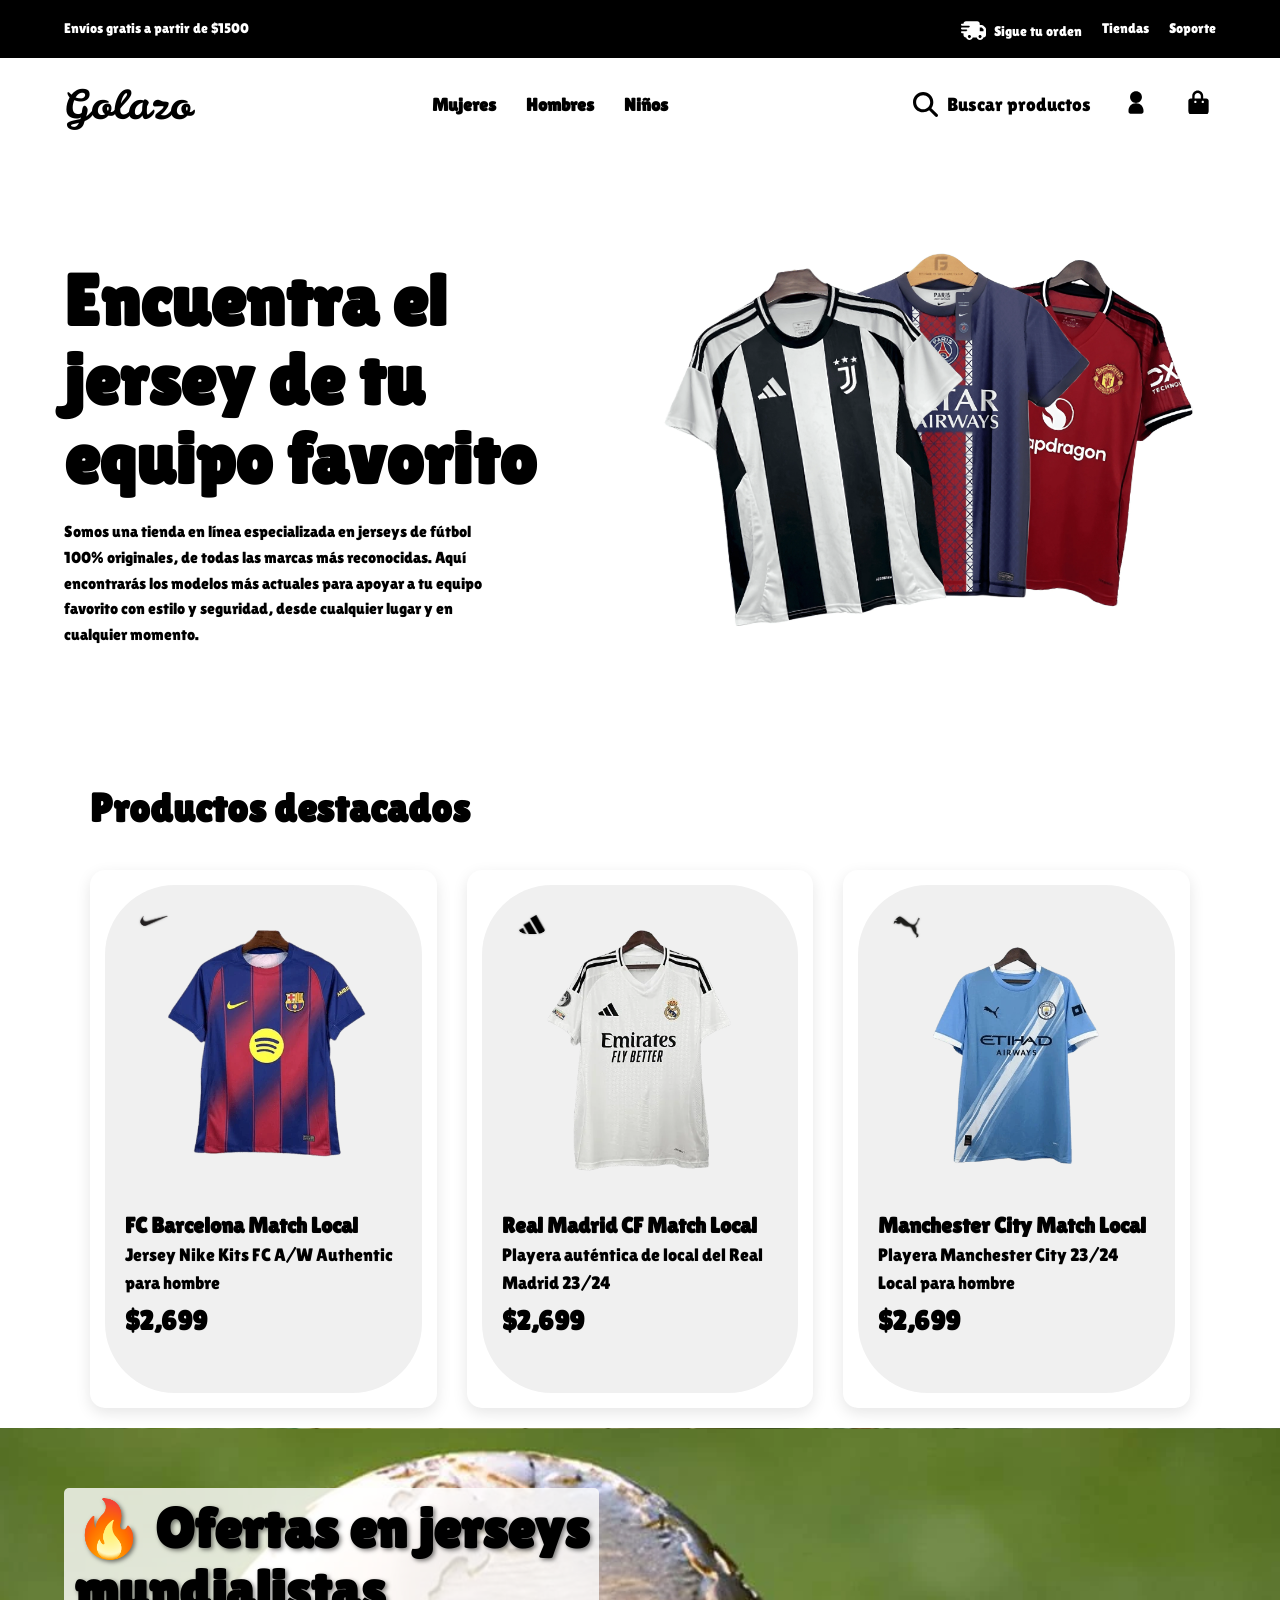
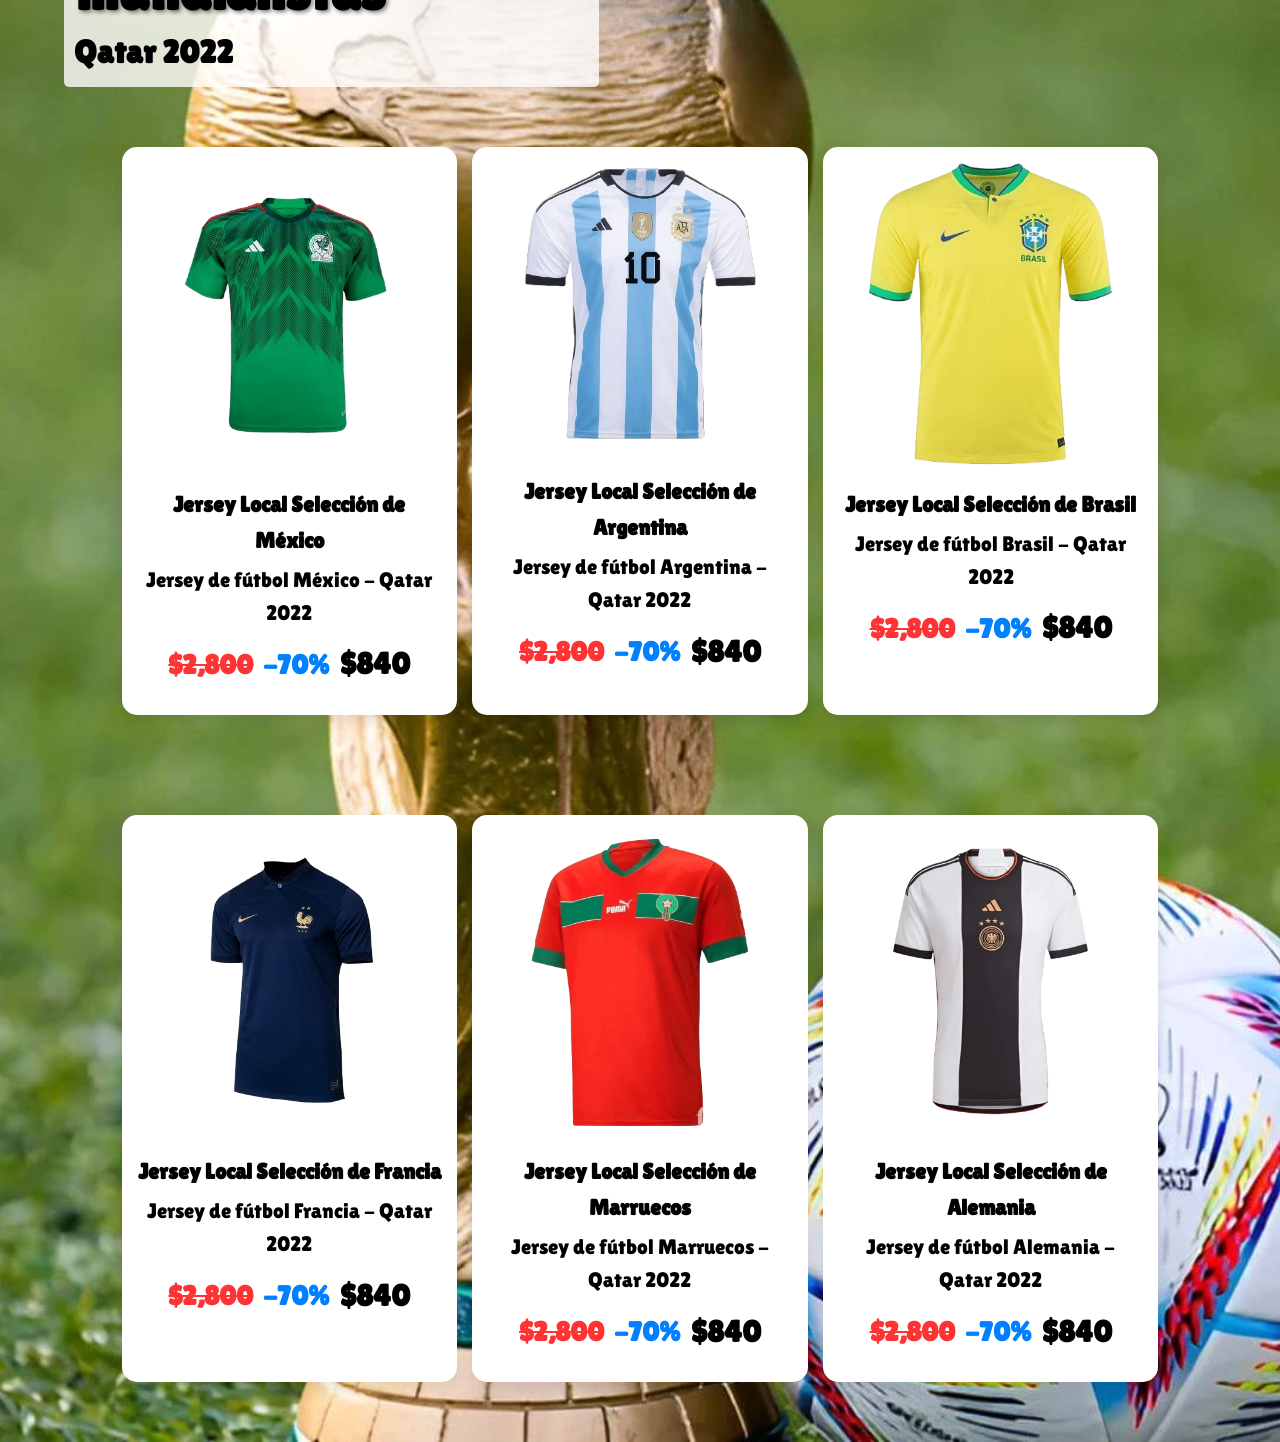
==== commit ce388218: "jale" ====
--- a/index.html
+++ b/index.html
@@ -76,7 +76,7 @@
                         <img src="./img/nike.webp" alt="Logo de Nike" class="product-brand-logo" loading="lazy">
                         <img src="./img/barca.webp" alt="Jersey Barcelona 23/24 Local">
                         <div class="product-info">
-                            <h4>FC Barcelona 2025/26 Match Local</h4>
+                            <h4>FC Barcelona Match Local</h4>
                             <p class="product-description">Jersey Nike Kits FC A/W Authentic para hombre</p>
                             <p class="product-price">$2,699</p>
                         </div>
--- a/css/mediaquerys.css
+++ b/css/mediaquerys.css
@@ -1,4 +1,4 @@
-@media (max-width:599px){
+@media (max-width:599px) {
     h1, h2, h3, h4, h5, h6 {
         /* Mejora accesibilidad: Enfoque visible */
         outline: none;
@@ -8,414 +8,428 @@
         outline-offset: 2px;
     }
     .sr-only {
-    position: absolute;
-    width: 1px;
-    height: 1px;
-    padding: 0;
-    margin: -1px;
-    overflow: hidden;
-    clip: rect(0, 0, 0, 0);
-    white-space: nowrap;
-    border: 0;
-    }
-    body{
-        font-size:0.9em;
-        height:auto
-    }
-    .top-bar,.main-header,.hero-section,.featured-products,.offers-hero{
-        padding-left:3%;
-        padding-right:3%
-    }
-    .top-bar{
-        display:flex;
-        justify-content:space-between;
-        align-items:center;
-        flex-wrap:nowrap;
-        padding:8px 3%;
-        font-size:0.75em;
-        height:auto
-    }
-    .top-bar-left,.top-bar-right{
-        display:flex;
-        align-items:center
-    }
-    .shipping-info{
-        flex-grow:0;
-        text-align:center;
-        width:auto;
-        order:0;
-        margin:0 10px
-    }
-    .main-header{
-        padding:10px 3%;
-        justify-content:space-between
-    }
-    .logo h1{
-        font-size:1.8em;
-        margin-right:0
-    }
-    .main-nav{
-        display:none
-    }
-    .user-actions{
-        margin-right:0
-    }
-    .user-actions .icon-link{
-        font-size:1.1em;
-        margin-left:15px
-    }
-    .hero-section{
-        flex-direction:column;
-        text-align:center;
-        gap:15px;
-        padding:20px 3%
-    }
-    .hero-text{
-        max-width:100%;
-        order:1
-    }
-    .hero-text h2{
-        font-size:2.3em;
-        margin-bottom:5px;
-        line-height:1.1
-    }
-    .hero-text p{
-        font-size:0.7em;
-        max-width:90%;
-        margin:0 auto 10px
-    }
-    .hero-image{
-        max-width:100%;
-        order:2;
-        text-align:center
-    }
-    .hero-image img{
-        width:100%;
-        max-width:250px
-    }
-    .featured-products{
-        padding:30px 3%
-    }
-    .featured-products h3{
-        font-size:1.8em;
-        margin-bottom:20px;
-        text-align:center
-    }
-    .product-grid{
-        grid-template-columns:1fr;
-        gap:20px
-    }
-    .product-card{
-        width:100%;
+        position: absolute;
+        width: 1px;
+        height: 1px;
+        padding: 0;
+        margin: -1px;
+        overflow: hidden;
+        clip: rect(0, 0, 0, 0);
+        white-space: nowrap;
+        border: 0;
+    }
+    body {
+        font-size: 0.9em;
+        height: auto;
+    }
+    .top-bar {
+        display: flex;
+        justify-content: space-between;
+        align-items: center;
+        flex-wrap: nowrap;
+        padding: 6px 3%;
+        font-size: 0.65em;
+        height: auto;
+    }
+    .top-bar-left, .top-bar-right {
+        display: flex;
+        align-items: center;
+    }
+    .fa-icon {
+        width: 15px;
+        height: 15px;
+        margin-right: 5px;
+        vertical-align: -0.3em;
+    }
+    .user-icon {
+        width: 20px;
+        height: 20px;
+    }
+    .bag-icon {
+        width: 12px;
+        height: 12px;
+        vertical-align: -0.04em;
+    }
+    .shipping-info {
+        flex-grow: 0;
+        text-align: center;
+        width: auto;
+        order: 0;
+        margin: 1 10px;
+    }
+    .main-header {
+        font-size: 1em;
+        padding: 10px 3%;
+        justify-content: space-between;
+    }
+    .logo h1 {
+        font-size: 1.5em;
+        margin-right: 0;
+    }
+    .main-nav {
+        display: none;
+    }
+    .user-actions {
+        margin-right: 0;
+    }
+    .user-actions .icon-link {
+        font-size: 0.8em;
+        margin-left: 10px;
+    }
+    .hero-section {
+        flex-direction: column;
+        text-align: center;
+        gap: 15px;
+        padding: 20px 3%;
+    }
+    .hero-text {
+        max-width: 100%;
+        order: 1;
+    }
+    .hero-text h2 {
+        font-size: 2.3em;
+        margin-bottom: 5px;
+        line-height: 1.1;
+    }
+    .hero-text p {
+        font-size: 0.7em;
+        max-width: 90%;
+        margin: 0 auto 10px;
+    }
+    .hero-image {
+        max-width: 100%;
+        order: 2;
+        text-align: center;
+    }
+    .hero-image img {
+        width: 100%;
+        max-width: 250px;
+    }
+    .featured-products {
+        padding: 30px 3%;
+    }
+    .featured-products h3 {
+        font-size: 1.8em;
+        margin-bottom: 20px;
+        text-align: center;
+    }
+    .product-grid {
+        grid-template-columns: 1fr;
+        gap: 20px;
+    }
+    .product-card {
+        width: 100%;
         /* Mejora accesibilidad: Agrega foco para tarjetas interactivas (sin cambiar animaciones) */
     }
     .product-card:focus {
         outline: 3px solid #0080ff;
         outline-offset: 5px;
     }
-    .product-image-container{
-        border-radius:40px;
-        padding:10px 10px 20px
-    }
-    .product-brand-logo{
-        top:15px;
-        left:15px;
-        width:20px
-    }
-    .product-info{
-        padding:5px;
-        text-align:center
-    }
-    .product-info h4{
-        font-size:1.1em
-    }
-    .product-description{
-        font-size:0.9em
-    }
-    .product-price{
-        font-size:1.4em
-    }
-    .offers-hero{
-        min-height:auto;
-        padding:50px 3% 20px;
-        align-items:center;
-        text-align:center;
+    .product-image-container {
+        border-radius: 40px;
+        padding: 10px 10px 20px;
+    }
+    .product-brand-logo {
+        top: 15px;
+        left: 15px;
+        width: 20px;
+    }
+    .product-info {
+        padding: 5px;
+        text-align: center;
+    }
+    .product-info h4 {
+        font-size: 1.1em;
+    }
+    .product-description {
+        font-size: 0.9em;
+    }
+    .product-price {
+        font-size: 1.4em;
+    }
+    .offers-hero {
+        min-height: auto;
+        padding: 50px 3% 20px;
+        align-items: center;
+        text-align: center;
         /* Mejora accesibilidad: Agrega fondo semi-transparente para contraste */
         background-color: rgba(255, 255, 255, 0.1);
     }
-    .promotion-text h2{
-        font-size:2em
-    }
-    .promotion-text .subtitle{
-        font-size:1.2em
-    }
-    .offer-product-grid{
-        grid-template-columns:repeat(2,1fr);
-        gap:10px 20px;
-        padding:0 2%;
-        overflow-x:hidden;
-        justify-items:center
-    }
-    .product-card-offer{
-        border-radius:45px;
-        padding:10px;
-        width:160px;
-        height:250px;
-        box-sizing:border-box;
-        display:flex;
-        flex-direction:column;
-        align-items:center;
-        justify-content:space-between;
-        overflow:hidden;
+    .promotion-text h2 {
+        font-size: 2em;
+    }
+    .promotion-text .subtitle {
+        font-size: 1.2em;
+    }
+    .offer-product-grid {
+        width: 100%;
+        grid-template-columns: repeat(2, 1fr);
+        gap: 10px 20px;
+        padding: 0 2%;
+        overflow-x: hidden;
+        justify-items: center;
+        overflow: visible; /* Asegúrate de que el contenedor permita el desbordamiento */
+    }
+    .product-card-offer {
+        border-radius: 45px;
+        padding: 10px;
+        width: 160px;
+        height: 250px;
+        box-sizing: border-box;
+        display: flex;
+        flex-direction: column;
+        align-items: center;
+        justify-content: space-between;
+        overflow: hidden;
         /* Mejora accesibilidad: Agrega foco (sin cambiar animaciones) */
     }
     .product-card-offer:focus {
         outline: 3px solid #0080ff;
         outline-offset: 5px;
     }
-    .product-card-offer img{
-        width:95%;
-        height:120px;
-        object-fit:contain;
-        border-radius:6px;
-        margin-bottom:8px
-    }
-    .product-info-offer{
-        display:flex;
-        flex-direction:column;
-        align-items:center;
-        width:100%;
-        padding:0 2px
-    }
-    .product-info-offer h4{
-        font-size:0.9em;
-        margin:0 0 3px;
-        text-align:center;
-        line-height:1.3;
-        word-break:break-word;
-        font-weight:bold
-    }
-    .product-details,.old-price,.discount,.new-price{
-        text-align:center;
-        line-height:1.1;
-        word-break:break-word
-    }
-    .product-details{
-        font-size:0.7em;
-        margin-bottom:5px;
-        color:#000
-    }
-    .price-section{
-        display:flex;
-        flex-direction:column;
-        align-items:center;
-        width:100%;
-        margin-top:5px
-    }
-    .old-price{
-        font-size:0.7em;
-        margin:1px 0;
-        text-decoration:line-through;
-        color:#cc0000
-    }
-    .discount{
-        font-size:0.7em;
-        margin:1px 0;
-        color:#0055aa;
-        font-weight:bold
-    }
-    .new-price{
-        font-size:1.2em;
-        margin:1px 0;
-        color:#000;
-        font-weight:bold
-    }
-    .login-header{
-        display:block;
-        padding:10px 5%;
-        text-align:center;
-        font-size:0.5em
-    }
-    .login-container{
-        display:flex;
-        flex-direction:column;
-        align-items:center;
-        justify-content:flex-start;
-        width:100%;
-        min-height:100vh;
-        background-color:#fff;
-        margin:0 auto
-    }
-    .left-panel{
-        width:100%;
-        height:300px;
-        margin-bottom:30px;
-        overflow:hidden
-    }
-    .left-panel img{
-        width:100%;
-        height:100%;
-        object-fit:cover;
-        display:block
-    }
-    .right-panel{
-        width:100%;
-        background-color:#fff;
-        text-align:center;
-        padding:30px 20px;
-        box-sizing:border-box
-    }
-  .product-card,.product-card-offer {
+    .product-card-offer img {
+        width: 100%;
+        height: 120px;
+        object-fit: contain;
+        border-radius: 6px;
+        margin-bottom: 8px;
+    }
+    .product-info-offer {
+        display: flex;
+        flex-direction: column;
+        align-items: center;
+        width: 100%;
+        padding: 0 2px;
+    }
+    .product-info-offer h4 {
+        font-size: 0.9em;
+        margin: 0 0 3px;
+        text-align: center;
+        line-height: 1.3;
+        word-break: break-word;
+        font-weight: bold;
+    }
+    .product-details, .old-price, .discount, .new-price {
+        text-align: center;
+        line-height: 1.1;
+        word-break: break-word;
+    }
+    .product-details {
+        font-size: 0.7em;
+        margin-bottom: 5px;
+        color: #000;
+    }
+    .price-section {
+        display: flex;
+        flex-direction: column;
+        align-items: center;
+        width: 100%;
+        margin-top: 5px;
+    }
+    .old-price {
+        font-size: 0.7em;
+        margin: 1px 0;
+        text-decoration: line-through;
+        color: #cc0000;
+    }
+    .discount {
+        font-size: 0.7em;
+        margin: 1px 0;
+        color: #0055aa;
+        font-weight: bold;
+    }
+    .new-price {
+        font-size: 1.2em;
+        margin: 1px 0;
+        color: #000;
+        font-weight: bold;
+    }
+    .login-header {
+        display: block;
+        padding: 10px 5%;
+        text-align: center;
+        font-size: 0.5em;
+    }
+    .login-container {
+        display: flex;
+        flex-direction: column;
+        align-items: center;
+        justify-content: flex-start;
+        width: 100%;
+        min-height: 100vh;
+        background-color: #fff;
+        margin: 0 auto;
+    }
+    .left-panel {
+        width: 100%;
+        height: 300px;
+        margin-bottom: 30px;
+        overflow: hidden;
+    }
+    .left-panel img {
+        width: 100%;
+        height: 100%;
+        object-fit: cover;
+        display: block;
+    }
+    .right-panel {
+        width: 100%;
+        background-color: #fff;
+        text-align: center;
+        padding: 30px 20px;
+        box-sizing: border-box;
+    }
+    .product-card, .product-card-offer {
         border-radius: 15px;
-        box-shadow: 0 4px 12px rgba(0,0,0,0.1);
-        transition: transform 0.3s ease,box-shadow 0.3s ease;
+        box-shadow: 0 4px 12px rgba(0, 0, 0, 0.1);
+        transition: transform 0.3s ease, box-shadow 0.3s ease;
         cursor: pointer;
         background-color: #fff;
-        overflow: hidden
-    }
-    .product-card img,.product-card-offer img {
-        transition: transform 0.3s ease
-    }
-    .product-card:active,.product-card-offer:active {
+        overflow: hidden;
+    }
+    .product-card img, .product-card-offer img {
+        transition: transform 0.3s ease;
+    }
+    .product-card:active, .product-card-offer:active {
         transform: translateY(-5px) scale(1.03);
-        box-shadow: 0 10px 20px rgba(0,0,0,0.15)
-    }
-    .product-card:active img,.product-card-offer:active img {
-        transform: scale(1.05)
+        box-shadow: 0 10px 20px rgba(0, 0, 0, 0.15);
+    }
+    .product-card:active img, .product-card-offer:active img {
+        transform: scale(1.05);
     }
     .user-actions .icon-link:focus {
         outline: 3px solid #0080ff;
         outline-offset: 2px;
     }
-  }
+}
 
-@media (min-width:600px) and (max-width:1023px){
+@media (min-width:600px) and (max-width:1023px) {
     @media (max-width: 1023px) {
-    .product-card-offer .product-details {
-    color: #333; /* Gris oscuro para mejor contraste si #000 es demasiado */
-    }
-  }
+        .product-card-offer .product-details {
+            color: #333; /* Gris oscuro para mejor contraste si #000 es demasiado */
+        }
+    }
     /* Si hay textos sobre imágenes en .hero-section o .offers-hero, agrega esto */
     .offers-hero .promotion-text h2,
     .offers-hero .promotion-text .subtitle {
-    background-color: rgba(0, 0, 0, 0.7); /* Fondo oscuro para texto blanco */
-    color: #fff;
-    padding: 10px;
-    border-radius: 5px;
-  }
-    body{
-        font-size:1em;
-        padding:0 3%
-    }
-    .top-bar{
-        padding:14px 4%;
-        font-size:0.95em
-    }
-    .top-bar-left{
-        flex-grow:0.4
-    }
-    .top-bar-right{
-        flex-grow:1
-    }
-    .main-header{
-        padding:14px 4%
-    }
-    .logo h1{
-        font-size:2.5em;
-        margin-right:35px
-    }
-    .main-nav a{
-        margin-right:25px;
-        font-size:1.05em
-    }
-    .user-actions .icon-link{
-        margin-left:22px;
-        font-size:1.2em
-    }
-    .hero-section{
-        flex-direction:row;
-        gap:35px
-    }
-    .hero-text{
-        max-width:50%
-    }
-    .hero-text h2{
-        font-size:4em
-    }
-    .hero-image{
-        max-width:50%
-    }
-    .featured-products{
-        padding:20px 6%
-    }
-    .product-grid{
-        grid-template-columns:repeat(3,1fr);
-        gap:30px
-    }
-    .product-image-container{
-        border-radius:70px;
-        padding:20px 10px 40px 10px
-    }
-    .product-info h4{
-        font-size:1.4em
-    }
-    .product-description{
-        font-size:1.1em
-    }
-    .product-price{
-        font-size:1.7em
-    }
-    .offer-product-grid{
-        grid-template-columns:repeat(3,1fr);
-        gap:15px;
-        row-gap:100px;
-        width:90%;
-        margin:30px auto 0
-    }
-    .product-card-offer img{
-        height:200px
-    }
-    .product-info-offer h4{
-        font-size:1.4em
-    }
-    .product-details{
-        font-size:1.3em
-    }
-    .prices{
-        gap:10px
-    }
-    .old-price,.discount{
-        font-size:1.7em
-    }
-    .new-price{
-        font-size:1.9em
-    }
-    .product-card,.product-card-offer{
-        border-radius:20px;
-        box-shadow:0 3px 10px rgba(0,0,0,0.1);
-        transition:transform 0.25s ease,box-shadow 0.25s ease;
-        cursor:pointer;
-        background-color:#fff;
-        overflow:hidden
-    }
-    .product-card,.product-card-offer {
+        background-color: rgba(0, 0, 0, 0.7); /* Fondo oscuro para texto blanco */
+        color: #fff;
+        padding: 10px;
+        border-radius: 5px;
+    }
+    body {
+        font-size: 1em;
+        padding: 0 3%;
+    }
+    .top-bar {
+        padding: 14px 4%;
+        font-size: 0.95em;
+    }
+    .top-bar-left {
+        flex-grow: 0.4;
+    }
+    .top-bar-right {
+        flex-grow: 1;
+    }
+    .main-header {
+        padding: 14px 4%;
+    }
+    .logo h1 {
+        font-size: 2.5em;
+        margin-right: 35px;
+    }
+    .main-nav a {
+        margin-right: 25px;
+        font-size: 1.05em;
+    }
+    .user-actions .icon-link {
+        margin-left: 22px;
+        font-size: 1.2em;
+    }
+    .hero-section {
+        flex-direction: row;
+        gap: 35px;
+    }
+    .hero-text {
+        max-width: 50%;
+    }
+    .hero-text h2 {
+        font-size: 4em;
+    }
+    .hero-image {
+        max-width: 50%;
+    }
+    .featured-products {
+        padding: 20px 6%;
+    }
+    .product-grid {
+        grid-template-columns: repeat(3, 1fr);
+        gap: 30px;
+    }
+    .product-image-container {
+        border-radius: 70px;
+        padding: 20px 10px 40px 10px;
+    }
+    .product-info h4 {
+        font-size: 1.4em;
+    }
+    .product-description {
+        font-size: 1.1em;
+    }
+    .product-price {
+        font-size: 1.7em;
+    }
+    .offer-product-grid {
+        grid-template-columns: repeat(3, 1fr);
+        gap: 15px;
+        row-gap: 100px;
+        width: 90%;
+        margin: 30px auto 0;
+    }
+    .product-card-offer img {
+        height: 200px;
+    }
+    .product-info-offer h4 {
+        font-size: 1.4em;
+    }
+    .product-details {
+        font-size: 1.3em;
+    }
+    .prices {
+        gap: 10px;
+    }
+    .old-price, .discount {
+        font-size: 1.7em;
+    }
+    .new-price {
+        font-size: 1.9em;
+    }
+    .product-card, .product-card-offer {
         border-radius: 20px;
-        box-shadow: 0 3px 10px rgba(0,0,0,0.1);
-        transition: transform 0.25s ease,box-shadow 0.25s ease;
+        box-shadow: 0 3px 10px rgba(0, 0, 0, 0.1);
+        transition: transform 0.25s ease, box-shadow 0.25s ease;
         cursor: pointer;
         background-color: #fff;
-        overflow: hidden
-    }
-    .product-card img,.product-card-offer img {
+        overflow: hidden;
+    }
+    .product-card, .product-card-offer {
+        border-radius: 20px;
+        box-shadow: 0 3px 10px rgba(0, 0, 0, 0.1);
+        transition: transform 0.25s ease, box-shadow 0.25s ease;
+        cursor: pointer;
+        background-color: #fff;
+        overflow: hidden;
+    }
+    .product-card img, .product-card-offer img {
         transition: transform 0.25s ease;
-        border-radius: 15px
-    }
-    .product-card:hover,.product-card-offer:hover,.product-card:active,.product-card-offer:active {
+        border-radius: 15px;
+    }
+    .product-card:hover, .product-card-offer:hover, .product-card:active, .product-card-offer:active {
         transform: translateY(-6px) scale(1.04);
-        box-shadow: 0 8px 18px rgba(0,0,0,0.12)
-    }
-    .product-card:hover img,.product-card-offer:hover img,.product-card:active img,.product-card-offer:active img {
-        transform: scale(1.06)
+        box-shadow: 0 8px 18px rgba(0, 0, 0, 0.12);
+    }
+    .product-card:hover img, .product-card-offer:hover img, .product-card:active img, .product-card-offer:active img {
+        transform: scale(1.06);
     }
     .user-actions .icon-link:focus {
         outline: 3px solid #0080ff;
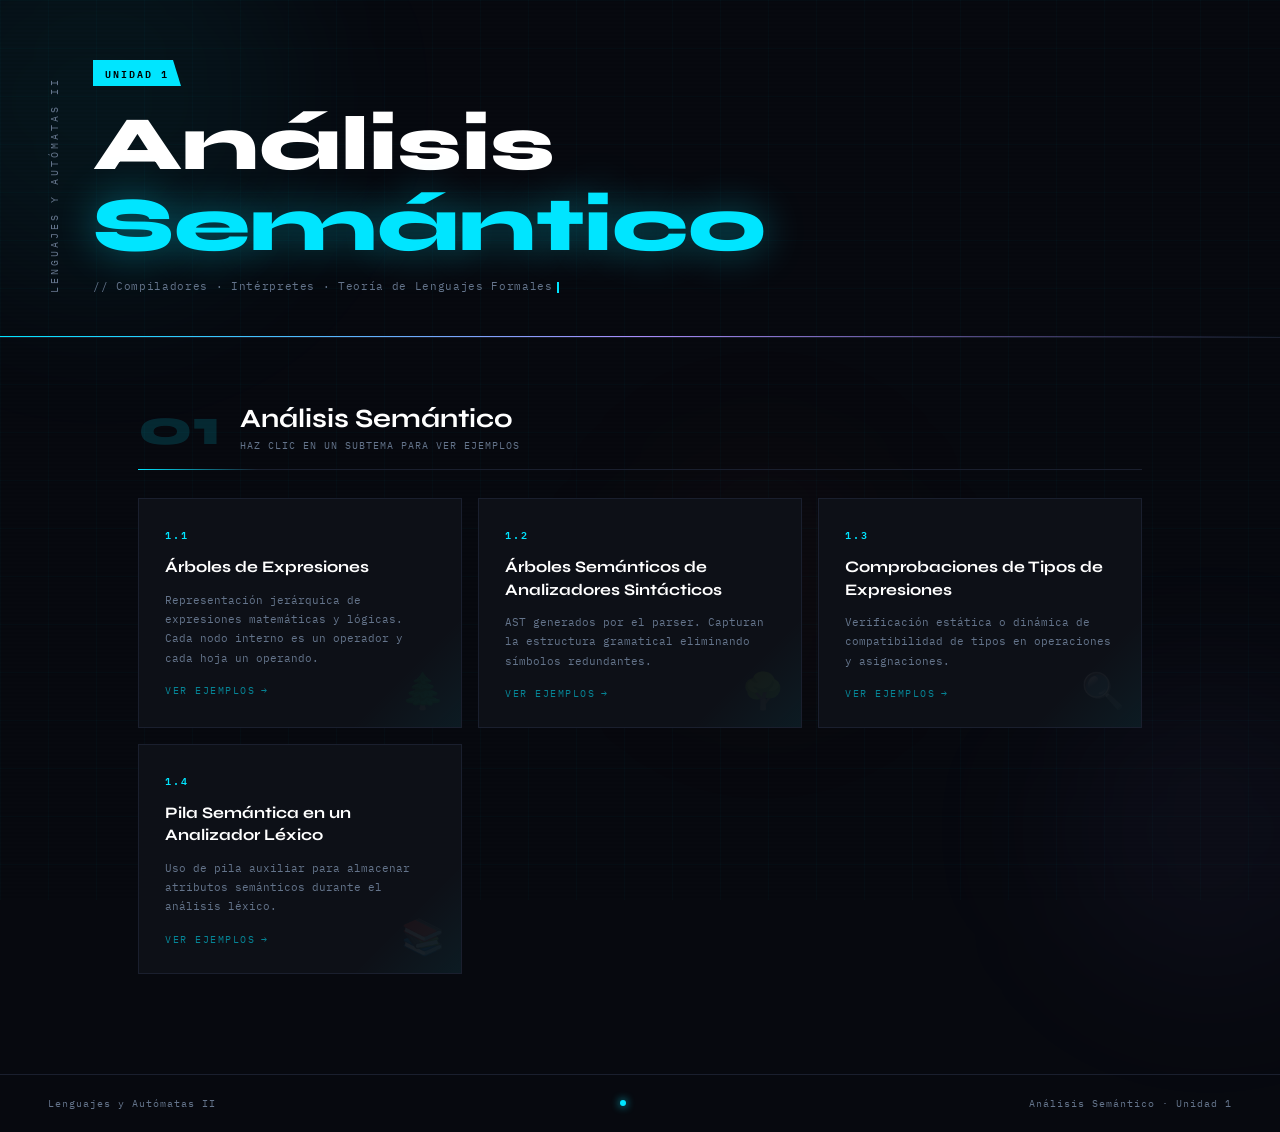
==== commit 4d2c3d76: "jale" ====
--- a/index.html
+++ b/index.html
@@ -1,205 +1,681 @@
 <!DOCTYPE html>
 <html lang="es">
 <head>
-    <meta charset="UTF-8">
-    <meta name="viewport" content="width=device-width, initial-scale=1.0">
-    <title>Golazo | Tu Tienda de Jerseys Favoritos</title>
-    <link rel="stylesheet" href="./css/styles.css"> 
-    <link rel="stylesheet" href="./css/mediaquerys.css">
-    <link rel="preconnect" href="https://fonts.googleapis.com">
-    <link rel="preconnect" href="https://fonts.gstatic.com" crossorigin>
-    <link rel="preload" href="https://fonts.googleapis.com/css2?family=Lilita+One&display=swap" as="style" onload="this.onload=null;this.rel='stylesheet'">
-    <link rel="preload" href="https://fonts.googleapis.com/css2?family=Leckerli+One&display=swap" as="style" onload="this.onload=null;this.rel='stylesheet'">
-    <noscript><link rel="stylesheet" href="https://fonts.googleapis.com/css2?family=Lilita+One&display=swap"></noscript>
-    <noscript><link rel="stylesheet" href="https://fonts.googleapis.com/css2?family=Leckerli+One&display=swap"></noscript>
-    </head><body>
-
-    <div class="top-bar">
-        <div class="top-bar-left"></div> 
-        <p class="shipping-info">Envíos gratis a partir de $1500</p>
-        <nav class="top-links">
-       <a href="#"><svg viewBox="0 0 640 512" class="fa-icon"><path fill="currentColor" d="M64 160C64 124.7 92.7 96 128 96L416 96C451.3 96 480 124.7 480 160L480 192L530.7 192C547.7 192 564 198.7 576 210.7L621.3 256C633.3 268 640 284.3 640 301.3L640 448C640 483.3 611.3 512 576 512L572.7 512C562.3 548.9 528.3 576 488 576C447.7 576 413.8 548.9 403.3 512L300.7 512C290.3 548.9 256.3 576 216 576C175.7 576 141.8 548.9 131.3 512L128 512C92.7 512 64 483.3 64 448L64 400L24 400C10.7 400 0 389.3 0 376C0 362.7 10.7 352 24 352L136 352C149.3 352 160 341.3 160 328C160 314.7 149.3 304 136 304L24 304C10.7 304 0 293.3 0 280C0 266.7 10.7 256 24 256L200 256C213.3 256 224 245.3 224 232C224 218.7 213.3 208 200 208L24 208C10.7 208 0 197.3 0 184C0 170.7 10.7 160 24 160L64 160zM576 352L576 301.3L530.7 256L480 256L480 352L576 352zM256 488C256 465.9 238.1 448 216 448C193.9 448 176 465.9 176 488C176 510.1 193.9 528 216 528C238.1 528 256 510.1 256 488zM488 528C510.1 528 528 510.1 528 488C528 465.9 510.1 448 488 448C465.9 448 448 465.9 448 488C448 510.1 465.9 528 488 528z"/></svg> Sigue tu orden</a>
-            <a href="#">Tiendas</a>
-            <a href="#">Soporte</a>
-        </nav>
-    </div>
-
-    <header class="main-header">
-        <div class="logo">
-            <h1>Golazo</h1>
-        </div>
-        
-        <nav class="main-nav">
-            <a href="#">Mujeres</a>
-            <a href="#">Hombres</a>
-            <a href="#">Niños</a>
-        </nav>
-        
-        <div class="user-actions">
-    <a href="#" class="icon-link" aria-label="Buscar productos">
-        <svg viewBox="0 0 512 512" class="fa-icon search-icon" aria-hidden="true">
-            <path fill="currentColor" d="M416 208C416 253.9 401.1 296.3 376 330.7L502.6 457.4C515.1 469.9 515.1 490.2 502.6 502.7C490.1 515.2 469.8 515.2 457.3 502.7L330.7 376C296.3 401.1 253.9 416 208 416C93.1 416 0 322.9 0 208C0 93.1 93.1 0 208 0C322.9 0 416 93.1 416 208zM208 352C287.5 352 352 287.5 352 208C352 128.5 287.5 64 208 64C128.5 64 64 128.5 64 208C64 287.5 128.5 352 208 352z"/>
-        </svg>
-        Buscar productos
-    </a>
-    <a href="login.html" class="icon-link" aria-label="Iniciar sesión">
-        <svg viewBox="0 0 512 512" class="fa-icon user-icon" aria-hidden="true">
-            <path fill="currentColor" d="M256 256C299 256 332 223 332 180C332 137 299 104 256 104C213 104 180 137 180 180C180 223 213 256 256 256zM352 352C352 301.6 311.4 260 261 260H251C200.6 260 160 301.6 160 352V368C160 381.3 171.3 392 184.6 392L327.4 392C340.7 392 352 381.3 352 368V352z"/>
-        </svg>
-    </a>
-    <a href="#" class="icon-link" aria-label="Ver carrito de compras">
-        <svg viewBox="0 0 512 512" class="fa-icon bag-icon" aria-hidden="true">
-            <path fill="currentColor" d="M176 144C176 108.7 204.7 80 240 80C275.3 80 304 108.7 304 144V192H176V144zM160 192H96C69.5 192 48 213.5 48 240V448C48 501 91 544 144 544H368C421 544 464 501 464 448V240C464 213.5 442.5 192 416 192H352V144C352 82.1 301.9 32 240 32C178.1 32 128 82.1 128 144V192H160zM192 240C205.3 240 216 250.7 216 264C216 277.3 205.3 288 192 288C178.7 288 168 277.3 168 264C168 250.7 178.7 240 192 240zM320 264C320 250.7 330.7 240 344 240C357.3 240 368 250.7 368 264C368 277.3 357.3 288 344 288C330.7 288 320 277.3 320 264z"/>
-        </svg>
-    </a>
-    </div>
-    </header>
-
-    <main class="content-wrapper">
-        
-        <section class="hero-section">
-            <div class="hero-text">
-                <h2>Encuentra el jersey de tu equipo favorito</h2>
-                <p>Somos una tienda en línea especializada en jerseys de fútbol 100% originales, de todas las marcas más reconocidas. Aquí encontrarás los modelos más actuales para apoyar a tu equipo favorito con estilo y seguridad, desde cualquier lugar y en cualquier momento.</p>
-            </div>
-            <div class="hero-image">
-                <img src="./img/jerseys1.webp" alt="..." width="800" height="600" loading="lazy">
-            </div>
-        </section>
-
-        <section class="featured-products">
-            <h3>Productos destacados</h3>
-            <div class="product-grid">
-                
-                <article class="product-card">
-                    <div class="product-image-container">
-                        <img src="./img/nike.webp" alt="Logo de Nike" class="product-brand-logo" loading="lazy">
-                        <img src="./img/barca.webp" alt="Jersey Barcelona 23/24 Local">
-                        <div class="product-info">
-                            <h4>FC Barcelona Match Local</h4>
-                            <p class="product-description">Jersey Nike Kits FC A/W Authentic para hombre</p>
-                            <p class="product-price">$2,699</p>
-                        </div>
-                    </div>
-                </article>
-
-                <article class="product-card">
-                    <div class="product-image-container">
-                        <img src="./img/adidas.webp" alt="Logo de Adidas" class="product-brand-logo" loading="lazy">
-                        <img src="./img/madrid.webp" alt="Jersey Real Madrid 23/24 Local">
-                        <div class="product-info">
-                            <h4>Real Madrid CF Match Local</h4>
-                            <p class="product-description">Playera auténtica de local del Real Madrid 23/24</p>
-                            <p class="product-price">$2,699</p>
-                        </div>
-                    </div>
-                </article>
-
-                <article class="product-card">
-                    <div class="product-image-container">
-                        <img src="./img/puma.webp" alt="Logo de Puma" class="product-brand-logo" loading="lazy">
-                        <img src="./img/city.webp" alt="Jersey Manchester City 23/24 Local">
-                        <div class="product-info">
-                            <h4>Manchester City Match Local</h4>
-                            <p class="product-description">Playera Manchester City 23/24 Local para hombre</p>
-                            <p class="product-price">$2,699</p>
-                        </div>
-                    </div>
-                </article>
-
-            </div>
-        </section>
-
-        <section class="offers-hero">
-            
-            <div class="promotion-text">
-                <h2>🔥 Ofertas en jerseys <br> mundialistas</h2>
-                <p class="subtitle">Qatar 2022</p>
-            </div>
-
-            <div class="offer-product-grid">
-                
-                <article class="product-card-offer">
-                    <img src="./img/mexico.webp" alt="Jersey Selección de México" loading="lazy">
-                    <div class="product-info-offer">
-                        <h4>Jersey Local Selección de México</h4>
-                        <p class="product-details">Jersey de fútbol México - Qatar 2022</p>
-                        <div class="prices">
-                            <span class="old-price">$2,800</span>
-                            <span class="discount">-70%</span>
-                            <span class="new-price">$840</span>
-                        </div>
-                    </div>
-                </article>
-
-                <article class="product-card-offer">
-                    <img src="./img/argentina.webp" alt="Jersey Selección de Argentina" loading="lazy">
-                    <div class="product-info-offer">
-                        <h4>Jersey Local Selección de Argentina</h4>
-                        <p class="product-details">Jersey de fútbol Argentina - Qatar 2022</p>
-                        <div class="prices">
-                            <span class="old-price">$2,800</span>
-                            <span class="discount">-70%</span>
-                            <span class="new-price">$840</span>
-                        </div>
-                    </div>
-                </article>
-
-                <article class="product-card-offer">
-                    <img src="./img/brasil.webp" alt="Jersey Selección de Brasil" loading="lazy">
-                    <div class="product-info-offer">
-                        <h4>Jersey Local Selección de Brasil</h4>
-                        <p class="product-details">Jersey de fútbol Brasil - Qatar 2022</p>
-                        <div class="prices">
-                            <span class="old-price">$2,800</span>
-                            <span class="discount">-70%</span>
-                            <span class="new-price">$840</span>
-                        </div>
-                    </div>
-                </article>
-
-                <article class="product-card-offer">
-                    <img src="./img/francia.webp" alt="Jersey Selección de Francia" loading="lazy">
-                    <div class="product-info-offer">
-                        <h4>Jersey Local Selección de Francia</h4>
-                        <p class="product-details">Jersey de fútbol Francia - Qatar 2022</p>
-                        <div class="prices">
-                            <span class="old-price">$2,800</span>
-                            <span class="discount">-70%</span>
-                            <span class="new-price">$840</span>
-                        </div>
-                    </div>
-                </article>
-
-                <article class="product-card-offer">
-                    <img src="./img/marruecos.webp" alt="Jersey Selección de Marruecos" loading="lazy">
-                    <div class="product-info-offer">
-                        <h4>Jersey Local Selección de Marruecos</h4>
-                        <p class="product-details">Jersey de fútbol Marruecos - Qatar 2022</p>
-                        <div class="prices">
-                            <span class="old-price">$2,800</span>
-                            <span class="discount">-70%</span>
-                            <span class="new-price">$840</span>
-                        </div>
-                    </div>
-               
-                </article>
-                
-                <article class="product-card-offer">
-                    <img src="./img/alemania.webp" alt="Jersey Selección de Alemania" loading="lazy">
-                    <div class="product-info-offer">
-                        <h4>Jersey Local Selección de Alemania</h4>
-                        <p class="product-details">Jersey de fútbol Alemania - Qatar 2022</p>
-                        <div class="prices">
-                            <span class="old-price">$2,800</span>
-                            <span class="discount">-70%</span>
-                            <span class="new-price">$840</span>
-                        </div>
-                    </div>
-                </article>
-
-            </div>
-        </section>
-    </main>
+  <meta charset="UTF-8" />
+  <meta name="viewport" content="width=device-width, initial-scale=1.0" />
+  <title>Lenguajes y Autómatas II — Análisis Semántico</title>
+  <link href="https://fonts.googleapis.com/css2?family=Syne:wght@400;700;800&family=IBM+Plex+Mono:wght@400;600&display=swap" rel="stylesheet" />
+  <style>
+    *, *::before, *::after { box-sizing: border-box; margin: 0; padding: 0; }
+
+    :root {
+      --bg: #07090f;
+      --surface: #0e1118;
+      --border: #1a1f2e;
+      --accent: #00e5ff;
+      --accent2: #ff6b35;
+      --accent3: #a78bfa;
+      --text: #e2e8f0;
+      --muted: #64748b;
+      --card: #0d1017;
+      --glow: rgba(0,229,255,0.12);
+    }
+
+    /* ── SCROLLBAR ── */
+    ::-webkit-scrollbar { width: 6px; height: 6px; }
+    ::-webkit-scrollbar-track { background: var(--bg); }
+    ::-webkit-scrollbar-thumb { background: var(--border); border-radius: 3px; }
+    ::-webkit-scrollbar-thumb:hover { background: var(--accent); }
+
+    body {
+      background: var(--bg);
+      color: var(--text);
+      font-family: 'IBM Plex Mono', monospace;
+      min-height: 100vh;
+      overflow-x: hidden;
+    }
+
+    /* ── CANVAS PARTICLES ── */
+    .particles {
+      position: fixed; inset: 0; z-index: 0;
+      pointer-events: none; overflow: hidden;
+    }
+    .particle {
+      position: absolute;
+      width: 2px; height: 2px;
+      background: var(--accent);
+      border-radius: 50%;
+      opacity: 0;
+      animation: float-particle linear infinite;
+      will-change: transform, opacity;
+    }
+    @keyframes float-particle {
+      0%   { opacity: 0; transform: translateY(0) scale(1); }
+      10%  { opacity: 0.6; }
+      90%  { opacity: 0.2; }
+      100% { opacity: 0; transform: translateY(-100vh) scale(0.5); }
+    }
+
+    /* ── GRID OVERLAY ── */
+    .grid-overlay {
+      position: fixed; inset: 0; z-index: 0; pointer-events: none;
+      background-image:
+        linear-gradient(rgba(0,229,255,0.025) 1px, transparent 1px),
+        linear-gradient(90deg, rgba(0,229,255,0.025) 1px, transparent 1px);
+      background-size: 48px 48px;
+    }
+
+    /* ── AMBIENT GLOW BLOBS ── */
+    .blob {
+      position: fixed; border-radius: 50%;
+      filter: blur(80px); pointer-events: none; z-index: 0;
+      animation: blob-drift ease-in-out infinite alternate;
+      will-change: transform;
+    }
+    .blob-1 { width: 400px; height: 400px; background: rgba(0,229,255,0.055); top: -100px; left: -100px; animation-duration: 18s; }
+    .blob-2 { width: 300px; height: 300px; background: rgba(167,139,250,0.045); bottom: -80px; right: -80px; animation-duration: 22s; animation-delay: -8s; }
+    .blob-3 { width: 250px; height: 250px; background: rgba(255,107,53,0.03); top: 50%; left: 50%; animation-duration: 26s; animation-delay: -14s; }
+    @keyframes blob-drift {
+      from { transform: translate(0,0) scale(1); }
+      to   { transform: translate(40px, 30px) scale(1.1); }
+    }
+
+    /* ── SCAN LINE ── */
+    body::after {
+      content: '';
+      position: fixed; inset: 0; z-index: 1; pointer-events: none;
+      background: repeating-linear-gradient(
+        0deg,
+        transparent,
+        transparent 2px,
+        rgba(0,0,0,0.04) 2px,
+        rgba(0,0,0,0.04) 4px
+      );
+    }
+
+    /* ══════════════════════════════════
+       HEADER
+    ══════════════════════════════════ */
+    header {
+      position: relative; z-index: 2;
+      padding: 60px 48px 44px;
+      border-bottom: 1px solid var(--border);
+      display: flex; align-items: flex-end; gap: 32px;
+      overflow: hidden;
+    }
+    header::before {
+      content: '';
+      position: absolute; bottom: 0; left: 0;
+      height: 1px; width: 0;
+      background: linear-gradient(90deg, var(--accent), var(--accent3), transparent);
+      animation: line-grow 1.4s 0.3s cubic-bezier(0.4,0,0.2,1) forwards;
+    }
+    @keyframes line-grow { to { width: 100%; } }
+
+    .header-label {
+      writing-mode: vertical-rl; text-orientation: mixed;
+      font-size: 10px; letter-spacing: 0.3em; color: var(--muted);
+      text-transform: uppercase; transform: rotate(180deg); flex-shrink: 0;
+      opacity: 0; animation: fade-in 0.8s 0.6s forwards;
+    }
+    .header-main { flex: 1; }
+
+    .course-tag {
+      display: inline-block;
+      background: var(--accent); color: #000;
+      font-size: 10px; font-weight: 600; letter-spacing: 0.2em;
+      text-transform: uppercase; padding: 4px 12px; margin-bottom: 18px;
+      clip-path: polygon(0 0, calc(100% - 8px) 0, 100% 100%, 0 100%);
+      opacity: 0; animation: fade-in 0.6s 0.2s forwards;
+    }
+
+    h1 {
+      font-family: 'Syne', sans-serif;
+      font-size: clamp(2.2rem, 6vw, 4.8rem);
+      font-weight: 800; line-height: 1.05; color: #fff;
+      opacity: 0; animation: slide-up 0.8s 0.4s cubic-bezier(0.4,0,0.2,1) forwards;
+    }
+    h1 span {
+      color: var(--accent);
+      text-shadow: 0 0 40px rgba(0,229,255,0.4);
+    }
+
+    .header-sub {
+      margin-top: 14px; font-size: 11px; color: var(--muted); letter-spacing: 0.06em;
+      opacity: 0; animation: fade-in 0.8s 0.8s forwards;
+    }
+
+    .cursor {
+      display: inline-block; width: 2px; height: 1em;
+      background: var(--accent); margin-left: 4px;
+      animation: blink 1s step-end infinite;
+      vertical-align: text-bottom;
+    }
+    @keyframes blink { 50% { opacity: 0; } }
+
+    /* ══════════════════════════════════
+       MAIN
+    ══════════════════════════════════ */
+    main {
+      position: relative; z-index: 2;
+      max-width: 1100px; margin: 0 auto;
+      padding: 64px 48px 100px;
+    }
+
+    /* ══════════════════════════════════
+       SECTION
+    ══════════════════════════════════ */
+    .section-block {
+      opacity: 0; transform: translateY(28px);
+      animation: slide-up 0.7s 0.9s cubic-bezier(0.4,0,0.2,1) forwards;
+    }
+    .section-header {
+      display: flex; align-items: center; gap: 20px;
+      margin-bottom: 28px; padding-bottom: 16px;
+      border-bottom: 1px solid var(--border);
+      position: relative;
+    }
+    .section-header::after {
+      content: ''; position: absolute; bottom: -1px; left: 0;
+      height: 1px; width: 120px;
+      background: linear-gradient(90deg, var(--accent), transparent);
+    }
+    .section-number {
+      font-family: 'Syne', sans-serif; font-size: 3.2rem;
+      font-weight: 800; color: var(--accent); opacity: 0.15; line-height: 1;
+    }
+    .section-title-wrap h2 {
+      font-family: 'Syne', sans-serif; font-size: 1.65rem;
+      font-weight: 700; color: #fff;
+    }
+    .section-title-wrap p {
+      font-size: 10px; color: var(--muted); margin-top: 5px;
+      letter-spacing: 0.1em; text-transform: uppercase;
+    }
+
+    /* ══════════════════════════════════
+       CARDS
+    ══════════════════════════════════ */
+    .subtopics-grid {
+      display: grid;
+      grid-template-columns: repeat(auto-fill, minmax(270px, 1fr));
+      gap: 16px;
+    }
+
+    .card {
+      background: var(--card);
+      border: 1px solid var(--border);
+      padding: 26px;
+      position: relative; overflow: hidden;
+      cursor: pointer;
+      transition: border-color 0.3s, transform 0.3s, box-shadow 0.3s;
+      opacity: 0; animation: slide-up 0.6s cubic-bezier(0.4,0,0.2,1) forwards;
+    }
+    .card:nth-child(1) { animation-delay: 1.0s; }
+    .card:nth-child(2) { animation-delay: 1.15s; }
+    .card:nth-child(3) { animation-delay: 1.30s; }
+    .card:nth-child(4) { animation-delay: 1.45s; }
+
+    .card::after {
+      content: '';
+      position: absolute; inset: 0;
+      background: linear-gradient(135deg, transparent 40%, rgba(0,229,255,0.05) 50%, transparent 60%);
+      background-size: 200% 200%;
+      background-position: 200% 200%;
+      transition: background-position 0.5s;
+      pointer-events: none;
+    }
+    .card:hover::after { background-position: 0% 0%; }
+
+    .card::before {
+      content: ''; position: absolute; top: 0; left: 0; right: 0;
+      height: 2px;
+      background: linear-gradient(90deg, var(--accent), var(--accent3), transparent);
+      opacity: 0; transition: opacity 0.3s;
+    }
+    .card:hover { border-color: rgba(0,229,255,0.4); transform: translateY(-4px); box-shadow: 0 12px 40px rgba(0,229,255,0.07); }
+    .card:hover::before { opacity: 1; }
+
+    .card-num {
+      font-size: 10px; color: var(--accent);
+      letter-spacing: 0.2em; margin-bottom: 13px; font-weight: 600;
+    }
+    .card h3 {
+      font-family: 'Syne', sans-serif; font-size: 1rem;
+      font-weight: 700; color: #fff; line-height: 1.4; margin-bottom: 12px;
+    }
+    .card-desc { font-size: 11px; color: var(--muted); line-height: 1.75; }
+
+    .card-icon {
+      position: absolute; bottom: 14px; right: 16px;
+      font-size: 2.2rem; opacity: 0.05;
+      pointer-events: none; user-select: none;
+      transition: opacity 0.3s, transform 0.3s;
+    }
+    .card:hover .card-icon { opacity: 0.12; transform: scale(1.15) rotate(-6deg); }
+
+    .card-cue {
+      display: inline-flex; align-items: center; gap: 6px;
+      margin-top: 16px; font-size: 10px; color: var(--accent);
+      letter-spacing: 0.15em; text-transform: uppercase;
+      opacity: 0.55; transition: opacity 0.2s, gap 0.2s;
+    }
+    .card:hover .card-cue { opacity: 1; gap: 10px; }
+    .card-cue::after { content: '→'; }
+
+    /* ══════════════════════════════════
+       MODAL
+    ══════════════════════════════════ */
+    .modal-overlay {
+      position: fixed; inset: 0;
+      background: rgba(4,6,12,0.88);
+      backdrop-filter: blur(8px);
+      z-index: 300; display: flex; align-items: center;
+      justify-content: center; padding: 20px;
+      opacity: 0; pointer-events: none;
+      transition: opacity 0.2s;
+    }
+    .modal-overlay.open { opacity: 1; pointer-events: all; }
+
+    .modal {
+      background: #090c14;
+      border: 1px solid rgba(0,229,255,0.3);
+      box-shadow: 0 0 60px rgba(0,229,255,0.08), 0 30px 80px rgba(0,0,0,0.6);
+      max-width: 780px; width: 100%; max-height: 88vh;
+      overflow-y: auto; position: relative;
+      transform: translateY(20px) scale(0.97);
+      transition: transform 0.25s cubic-bezier(0.4,0,0.2,1);
+    }
+    .modal-overlay.open .modal { transform: translateY(0) scale(1); }
+
+    .modal::before, .modal::after {
+      content: ''; position: absolute;
+      width: 16px; height: 16px; z-index: 5;
+    }
+    .modal::before { top: -1px; right: -1px; border-top: 2px solid var(--accent); border-right: 2px solid var(--accent); }
+    .modal::after  { bottom: -1px; left: -1px; border-bottom: 2px solid var(--accent3); border-left: 2px solid var(--accent3); }
+
+    .modal-head {
+      position: sticky; top: 0;
+      background: linear-gradient(180deg, #0a0d16 80%, transparent);
+      border-bottom: 1px solid var(--border);
+      padding: 22px 28px; display: flex;
+      justify-content: space-between; align-items: flex-start; z-index: 4;
+    }
+    .modal-num { font-size: 10px; color: var(--accent); letter-spacing: 0.2em; margin-bottom: 5px; }
+    .modal-head h2 { font-family: 'Syne', sans-serif; font-size: 1.15rem; font-weight: 700; color: #fff; }
+    .modal-close {
+      background: none; border: 1px solid var(--border); color: var(--muted);
+      font-size: 16px; width: 30px; height: 30px; cursor: pointer;
+      display: flex; align-items: center; justify-content: center;
+      transition: border-color 0.2s, color 0.2s, background 0.2s; flex-shrink: 0; margin-left: 16px;
+    }
+    .modal-close:hover { border-color: var(--accent2); color: var(--accent2); background: rgba(255,107,53,0.08); }
+
+    .modal-body { padding: 28px; }
+
+    /* tabs */
+    .tab-bar { display: flex; border-bottom: 1px solid var(--border); margin-bottom: 26px; }
+    .tab-btn {
+      background: none; border: none; padding: 10px 18px;
+      font-family: 'IBM Plex Mono', monospace; font-size: 11px;
+      letter-spacing: 0.1em; color: var(--muted); cursor: pointer;
+      border-bottom: 2px solid transparent; margin-bottom: -1px;
+      transition: color 0.2s, border-color 0.2s;
+      position: relative;
+    }
+    .tab-btn.active { color: var(--accent); border-bottom-color: var(--accent); }
+    .tab-btn:hover:not(.active) { color: var(--text); }
+
+    .tab-pane { display: none; }
+    .tab-pane.active { display: block; animation: slide-up 0.3s ease forwards; }
+
+    /* steps */
+    .explain-step { display: flex; gap: 16px; margin-bottom: 22px; }
+    .step-num {
+      flex-shrink: 0; width: 28px; height: 28px;
+      background: var(--accent); color: #000;
+      font-size: 11px; font-weight: 700;
+      display: flex; align-items: center; justify-content: center;
+    }
+    .step-text { font-size: 12px; color: var(--text); line-height: 1.75; padding-top: 4px; }
+    .step-text strong { color: var(--accent); }
+
+    /* tree */
+    .tree-label { font-size: 10px; color: var(--muted); letter-spacing: 0.1em; margin-bottom: 8px; text-transform: uppercase; }
+    .tree-box {
+      background: #050710; border: 1px solid var(--border);
+      border-left: 2px solid rgba(0,229,255,0.3);
+      padding: 20px 24px; font-size: 12px; line-height: 1.9;
+      color: #7ee8fa; white-space: pre; overflow-x: auto; margin-bottom: 18px;
+    }
+
+    /* ══════════════════════════════════
+       FOOTER
+    ══════════════════════════════════ */
+    footer {
+      position: relative; z-index: 2;
+      border-top: 1px solid var(--border);
+      padding: 22px 48px;
+      display: flex; justify-content: space-between; align-items: center;
+      font-size: 10px; color: var(--muted); letter-spacing: 0.1em;
+    }
+    .footer-dot {
+      width: 6px; height: 6px; background: var(--accent);
+      border-radius: 50%; box-shadow: 0 0 8px var(--accent);
+      animation: pulse 2s infinite;
+    }
+    @keyframes pulse { 0%,100% { opacity:1; box-shadow: 0 0 8px var(--accent); } 50% { opacity:0.3; box-shadow: none; } }
+
+    /* ══════════════════════════════════
+       SHARED KEYFRAMES
+    ══════════════════════════════════ */
+    @keyframes slide-up { from { opacity:0; transform:translateY(20px); } to { opacity:1; transform:translateY(0); } }
+    @keyframes fade-in  { from { opacity:0; } to { opacity:1; } }
+
+    /* ══════════════════════════════════
+       RESPONSIVE
+    ══════════════════════════════════ */
+    @media (max-width: 600px) {
+      header { padding: 36px 20px 28px; flex-direction: column; gap: 12px; }
+      .header-label { writing-mode: horizontal-tb; transform: none; }
+      main { padding: 40px 20px 60px; }
+      footer { flex-direction: column; gap: 10px; text-align: center; padding: 20px; }
+      .tab-btn { padding: 10px 10px; font-size: 10px; }
+    }
+  </style>
+</head>
+<body>
+
+<!-- Ambient blobs -->
+<div class="blob blob-1"></div>
+<div class="blob blob-2"></div>
+<div class="blob blob-3"></div>
+
+<!-- Grid -->
+<div class="grid-overlay"></div>
+
+<!-- Floating particles -->
+<div class="particles" id="particles"></div>
+
+<!-- ══════════════════ HEADER ══════════════════ -->
+<header>
+  <div class="header-label">Lenguajes y Autómatas II</div>
+  <div class="header-main">
+    <div class="course-tag">Unidad 1</div>
+    <h1>Análisis<br /><span>Semántico</span></h1>
+    <p class="header-sub">// Compiladores · Intérpretes · Teoría de Lenguajes Formales<span class="cursor"></span></p>
+  </div>
+</header>
+
+<!-- ══════════════════ MAIN ══════════════════ -->
+<main>
+  <div class="section-block">
+    <div class="section-header">
+      <div class="section-number">01</div>
+      <div class="section-title-wrap">
+        <h2>Análisis Semántico</h2>
+        <p>Haz clic en un subtema para ver ejemplos</p>
+      </div>
+    </div>
+
+    <div class="subtopics-grid">
+      <div class="card" onclick="openModal('m1')">
+        <div class="card-num">1.1</div>
+        <h3>Árboles de Expresiones</h3>
+        <p class="card-desc">Representación jerárquica de expresiones matemáticas y lógicas. Cada nodo interno es un operador y cada hoja un operando.</p>
+        <div class="card-cue">Ver ejemplos</div>
+        <div class="card-icon">🌲</div>
+      </div>
+      <div class="card" onclick="openModal('m2')">
+        <div class="card-num">1.2</div>
+        <h3>Árboles Semánticos de Analizadores Sintácticos</h3>
+        <p class="card-desc">AST generados por el parser. Capturan la estructura gramatical eliminando símbolos redundantes.</p>
+        <div class="card-cue">Ver ejemplos</div>
+        <div class="card-icon">🌳</div>
+      </div>
+      <div class="card" onclick="openModal('m3')">
+        <div class="card-num">1.3</div>
+        <h3>Comprobaciones de Tipos de Expresiones</h3>
+        <p class="card-desc">Verificación estática o dinámica de compatibilidad de tipos en operaciones y asignaciones.</p>
+        <div class="card-cue">Ver ejemplos</div>
+        <div class="card-icon">🔍</div>
+      </div>
+      <div class="card" onclick="openModal('m4')">
+        <div class="card-num">1.4</div>
+        <h3>Pila Semántica en un Analizador Léxico</h3>
+        <p class="card-desc">Uso de pila auxiliar para almacenar atributos semánticos durante el análisis léxico.</p>
+        <div class="card-cue">Ver ejemplos</div>
+        <div class="card-icon">📚</div>
+      </div>
+    </div>
+  </div>
+</main>
+
+<footer>
+  <span>Lenguajes y Autómatas II</span>
+  <div class="footer-dot"></div>
+  <span>Análisis Semántico · Unidad 1</span>
+</footer>
+
+<!-- ══════════ MODAL 1 ══════════ -->
+<div class="modal-overlay" id="m1">
+  <div class="modal">
+    <div class="modal-head">
+      <div><div class="modal-num">SUBTEMA 1.1</div><h2>Árboles de Expresiones</h2></div>
+      <button class="modal-close" onclick="closeModal('m1')">✕</button>
+    </div>
+    <div class="modal-body">
+      <div class="tab-bar">
+        <button class="tab-btn active" onclick="switchTab(this,'t1-exp')">Explicación</button>
+        <button class="tab-btn" onclick="switchTab(this,'t1-tree')">Diagrama</button>
+      </div>
+      <div class="tab-pane active" id="t1-exp">
+        <div class="explain-step"><div class="step-num">1</div><div class="step-text"><strong>¿Qué es?</strong> Un árbol de expresiones representa una expresión aritmética/lógica como estructura jerárquica donde los nodos internos son operadores (<code>+, -, *, /</code>) y las hojas son operandos.</div></div>
+        <div class="explain-step"><div class="step-num">2</div><div class="step-text"><strong>Ejemplo base:</strong> La expresión <code>(3 + 5) * 2</code> se convierte en un árbol donde la raíz es <code>*</code>, su hijo izquierdo es el subárbol <code>+</code> con hojas <code>3</code> y <code>5</code>, y el derecho es <code>2</code>.</div></div>
+        <div class="explain-step"><div class="step-num">3</div><div class="step-text"><strong>Evaluación postorden:</strong> Se recorre izquierda → derecha → raíz. Primero se evalúan los subárboles y luego se aplica el operador del nodo padre.</div></div>
+        <div class="explain-step"><div class="step-num">4</div><div class="step-text"><strong>Utilidad:</strong> Los compiladores usan estos árboles para generar código intermedio, optimizar expresiones y aplicar reglas algebraicas de simplificación.</div></div>
+      </div>
+      <div class="tab-pane" id="t1-tree">
+        <div class="tree-label">Expresión: (3 + 5) * 2</div>
+        <div class="tree-box">         *
+        / \
+       +   2
+      / \
+     3   5</div>
+        <div class="tree-label" style="margin-top:20px">Expresión: a * b + c / d</div>
+        <div class="tree-box">         +
+        / \
+       *   /
+      / \ / \
+     a  b c  d</div>
+        <div class="tree-label" style="margin-top:20px">Expresión: (x + 1) * (y - 2)</div>
+        <div class="tree-box">           *
+         /   \
+        +     -
+       / \   / \
+      x   1 y   2</div>
+      </div>
+    </div>
+  </div>
+</div>
+
+<!-- ══════════ MODAL 2 ══════════ -->
+<div class="modal-overlay" id="m2">
+  <div class="modal">
+    <div class="modal-head">
+      <div><div class="modal-num">SUBTEMA 1.2</div><h2>Árboles Semánticos de Analizadores Sintácticos</h2></div>
+      <button class="modal-close" onclick="closeModal('m2')">✕</button>
+    </div>
+    <div class="modal-body">
+      <div class="tab-bar">
+        <button class="tab-btn active" onclick="switchTab(this,'t2-exp')">Explicación</button>
+        <button class="tab-btn" onclick="switchTab(this,'t2-tree')">Diagrama</button>
+      </div>
+      <div class="tab-pane active" id="t2-exp">
+        <div class="explain-step"><div class="step-num">1</div><div class="step-text"><strong>AST vs. árbol de análisis:</strong> El parse tree incluye todos los símbolos gramaticales. El AST lo simplifica eliminando tokens auxiliares como paréntesis y separadores.</div></div>
+        <div class="explain-step"><div class="step-num">2</div><div class="step-text"><strong>Nodos:</strong> Cada nodo representa una construcción: declaración, asignación, llamada a función, condicional, etc. Los atributos semánticos (tipo, valor, ámbito) se almacenan en los nodos.</div></div>
+        <div class="explain-step"><div class="step-num">3</div><div class="step-text"><strong>Construcción:</strong> En parsers descendentes los nodos se crean durante la expansión de reglas; en ascendentes, al reducirlas.</div></div>
+        <div class="explain-step"><div class="step-num">4</div><div class="step-text"><strong>Uso posterior:</strong> El AST es la entrada para verificación de tipos, resolución de nombres y generación de código intermedio.</div></div>
+      </div>
+      <div class="tab-pane" id="t2-tree">
+        <div class="tree-label">Sentencia: int x = 3 + y;</div>
+        <div class="tree-box">    Asignación
+       /         \
+  Declaración   BinOp(+)
+  (int, "x")   /        \
+             Lit(3)    Var(y)</div>
+        <div class="tree-label" style="margin-top:20px">Sentencia: if (a > b) x = 1;</div>
+        <div class="tree-box">        If
+       /    \
+   BinOp(>)  Asign
+   /    \    /   \
+ Var(a) Var(b) Var(x) Lit(1)</div>
+        <div class="tree-label" style="margin-top:20px">Llamada: resultado = suma(a, b);</div>
+        <div class="tree-box">        Asignación
+        /           \
+    Var(resultado)  LlamadaFn
+                    /    |   \
+                 "suma"  Var(a) Var(b)</div>
+      </div>
+    </div>
+  </div>
+</div>
+
+<!-- ══════════ MODAL 3 ══════════ -->
+<div class="modal-overlay" id="m3">
+  <div class="modal">
+    <div class="modal-head">
+      <div><div class="modal-num">SUBTEMA 1.3</div><h2>Comprobaciones de Tipos de Expresiones</h2></div>
+      <button class="modal-close" onclick="closeModal('m3')">✕</button>
+    </div>
+    <div class="modal-body">
+      <div class="tab-bar">
+        <button class="tab-btn active" onclick="switchTab(this,'t3-exp')">Explicación</button>
+        <button class="tab-btn" onclick="switchTab(this,'t3-tree')">Diagrama</button>
+      </div>
+      <div class="tab-pane active" id="t3-exp">
+        <div class="explain-step"><div class="step-num">1</div><div class="step-text"><strong>Estático vs. dinámico:</strong> En tipado estático (C, Java) los tipos se verifican en compilación. En dinámico (Python, JS) en ejecución. Ambos usan reglas de compatibilidad.</div></div>
+        <div class="explain-step"><div class="step-num">2</div><div class="step-text"><strong>Reglas de tipo:</strong> Para un <code>BinOp(+)</code>, si ambos operandos son <code>int</code> el resultado es <code>int</code>; si uno es <code>float</code>, el resultado es <code>float</code> (coerción implícita).</div></div>
+        <div class="explain-step"><div class="step-num">3</div><div class="step-text"><strong>Error de tipo:</strong> Si se opera con tipos incompatibles (ej. <code>int + string</code> en C), el analizador semántico emite un error antes de generar código.</div></div>
+        <div class="explain-step"><div class="step-num">4</div><div class="step-text"><strong>Tabla de tipos:</strong> Se usa junto a la tabla de símbolos para registrar el tipo declarado de cada variable y compararlo contra su uso en expresiones.</div></div>
+      </div>
+      <div class="tab-pane" id="t3-tree">
+        <div class="tree-label">Inferencia: int + float → float</div>
+        <div class="tree-box">    BinOp(+) → float
+       /          \
+  Var(a):int   Var(b):float
+                    ↑ coerción implícita</div>
+        <div class="tree-label" style="margin-top:20px">Error: int + string</div>
+        <div class="tree-box">    BinOp(+) → ❌ ERROR SEMÁNTICO
+       /              \
+  Var(x):int     Var(s):string
+          ↑ tipos incompatibles</div>
+        <div class="tree-label" style="margin-top:20px">Asignación con conversión</div>
+        <div class="tree-box">    Asign(z:float)
+         |
+      BinOp(*) → int
+       /     \
+   Lit(3):int  Lit(4):int
+         ↑ int→float al asignar</div>
+      </div>
+    </div>
+  </div>
+</div>
+
+<!-- ══════════ MODAL 4 ══════════ -->
+<div class="modal-overlay" id="m4">
+  <div class="modal">
+    <div class="modal-head">
+      <div><div class="modal-num">SUBTEMA 1.4</div><h2>Pila Semántica en un Analizador Léxico</h2></div>
+      <button class="modal-close" onclick="closeModal('m4')">✕</button>
+    </div>
+    <div class="modal-body">
+      <div class="tab-bar">
+        <button class="tab-btn active" onclick="switchTab(this,'t4-exp')">Explicación</button>
+        <button class="tab-btn" onclick="switchTab(this,'t4-tree')">Diagrama</button>
+      </div>
+      <div class="tab-pane active" id="t4-exp">
+        <div class="explain-step"><div class="step-num">1</div><div class="step-text"><strong>¿Qué es?</strong> Es una estructura LIFO que mantiene los atributos semánticos (tipo, valor, posición) asociados a los tokens mientras el analizador los procesa.</div></div>
+        <div class="explain-step"><div class="step-num">2</div><div class="step-text"><strong>PUSH:</strong> Cada vez que el scanner reconoce un token, empuja su atributo semántico. Al reconocer <code>42</code>, empuja <code>{tipo:INT, valor:42}</code>.</div></div>
+        <div class="explain-step"><div class="step-num">3</div><div class="step-text"><strong>POP en reducción:</strong> Cuando el parser reduce una producción, extrae los atributos y calcula el atributo resultante para el no-terminal izquierdo.</div></div>
+        <div class="explain-step"><div class="step-num">4</div><div class="step-text"><strong>En yacc/bison:</strong> Se gestiona automáticamente vía <code>$$</code> (valor del no-terminal) y <code>$1, $2, ...</code> (valores de la producción).</div></div>
+      </div>
+      <div class="tab-pane" id="t4-tree">
+        <div class="tree-label">Proceso: análisis de "3 + 5"</div>
+        <div class="tree-box">Token leído    Acción        Pila semántica
+─────────────────────────────────────────────
+  "3"          PUSH          [ {INT,3} ]
+  "+"          PUSH          [ {INT,3} | {OP,+} ]
+  "5"          PUSH          [ {INT,3} | {OP,+} | {INT,5} ]
+  (reducir)    POP×3, PUSH   [ {INT,8} ]
+               $$ = $1 + $3 = 3 + 5 = 8</div>
+        <div class="tree-label" style="margin-top:20px">Estado de pila: int x = 10</div>
+        <div class="tree-box">Token       Pila (tope→base)
+──────────────────────────────
+  int      [ {TIPO,"int"} ]
+  x        [ {ID,"x"} | {TIPO,"int"} ]
+  =        [ {OP,"="} | {ID,"x"} | {TIPO,"int"} ]
+  10       [ {INT,10} | {OP,"="} | {ID,"x"} | {TIPO,"int"} ]
+  ;        Reducir: declarar x:int = 10 → POP×4</div>
+      </div>
+    </div>
+  </div>
+</div>
+
+<script>
+  /* ── PARTICLES — más partículas azules y naranjas ── */
+  (function(){
+    const container = document.getElementById('particles');
+    const count = 45;
+    for(let i = 0; i < count; i++){
+      const p = document.createElement('div');
+      p.className = 'particle';
+      p.style.left = (Math.random()*100) + '%';
+      p.style.bottom = (Math.random()*30) + '%';
+      p.style.animationDuration = (10 + Math.random()*22) + 's';
+      p.style.animationDelay = (Math.random()*24) + 's';
+      // 60% azul (accent), 40% naranja (accent2), ninguna morada
+      const r = Math.random();
+      if (r < 0.6) {
+        p.style.background = 'var(--accent)';
+        // vary size slightly for depth
+        const sz = (1 + Math.random()*2).toFixed(1) + 'px';
+        p.style.width = sz; p.style.height = sz;
+      } else {
+        p.style.background = 'var(--accent2)';
+        const sz = (1 + Math.random()*1.5).toFixed(1) + 'px';
+        p.style.width = sz; p.style.height = sz;
+      }
+      container.appendChild(p);
+    }
+  })();
+
+  /* ── MODAL ── */
+  function openModal(id){
+    document.getElementById(id).classList.add('open');
+    document.body.style.overflow = 'hidden';
+  }
+  function closeModal(id){
+    document.getElementById(id).classList.remove('open');
+    document.body.style.overflow = '';
+  }
+  document.querySelectorAll('.modal-overlay').forEach(ov => {
+    ov.addEventListener('click', e => { if(e.target === ov) closeModal(ov.id); });
+  });
+  document.addEventListener('keydown', e => {
+    if(e.key === 'Escape')
+      document.querySelectorAll('.modal-overlay.open').forEach(m => closeModal(m.id));
+  });
+
+  /* ── TABS ── */
+  function switchTab(btn, paneId){
+    const body = btn.closest('.modal-body');
+    body.querySelectorAll('.tab-btn').forEach(b => b.classList.remove('active'));
+    body.querySelectorAll('.tab-pane').forEach(p => p.classList.remove('active'));
+    btn.classList.add('active');
+    document.getElementById(paneId).classList.add('active');
+  }
+</script>
 </body>
 </html>
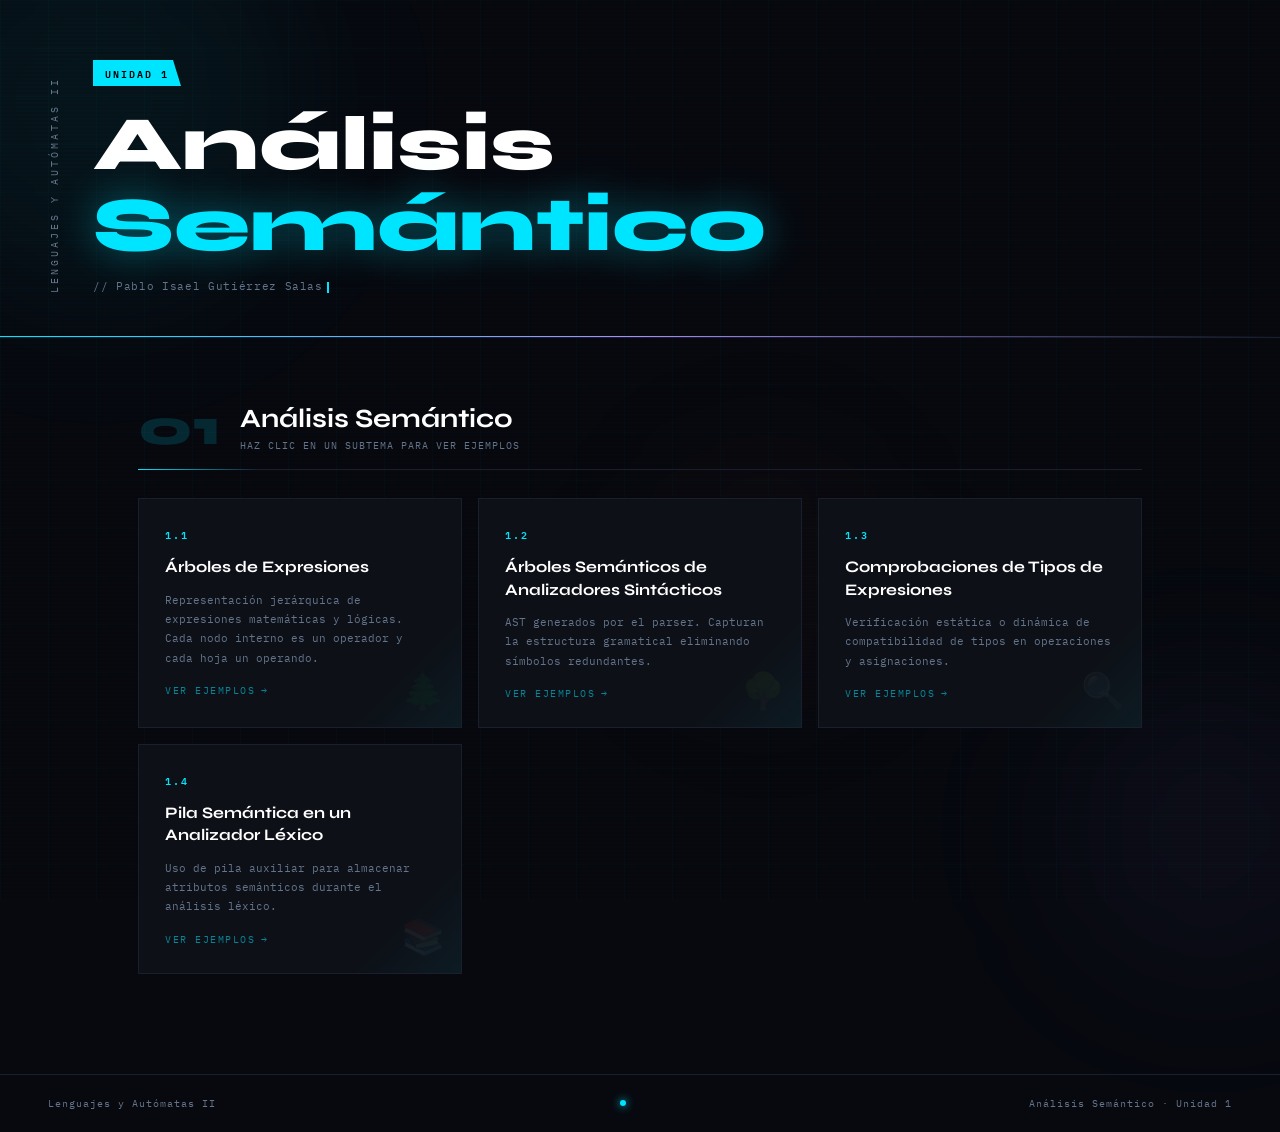
==== commit 6ef78417: "si" ====
--- a/index.html
+++ b/index.html
@@ -404,7 +404,7 @@
   <div class="header-main">
     <div class="course-tag">Unidad 1</div>
     <h1>Análisis<br /><span>Semántico</span></h1>
-    <p class="header-sub">// Compiladores · Intérpretes · Teoría de Lenguajes Formales<span class="cursor"></span></p>
+    <p class="header-sub">// Pablo Isael Gutiérrez Salas<span class="cursor"></span></p>
   </div>
 </header>
 
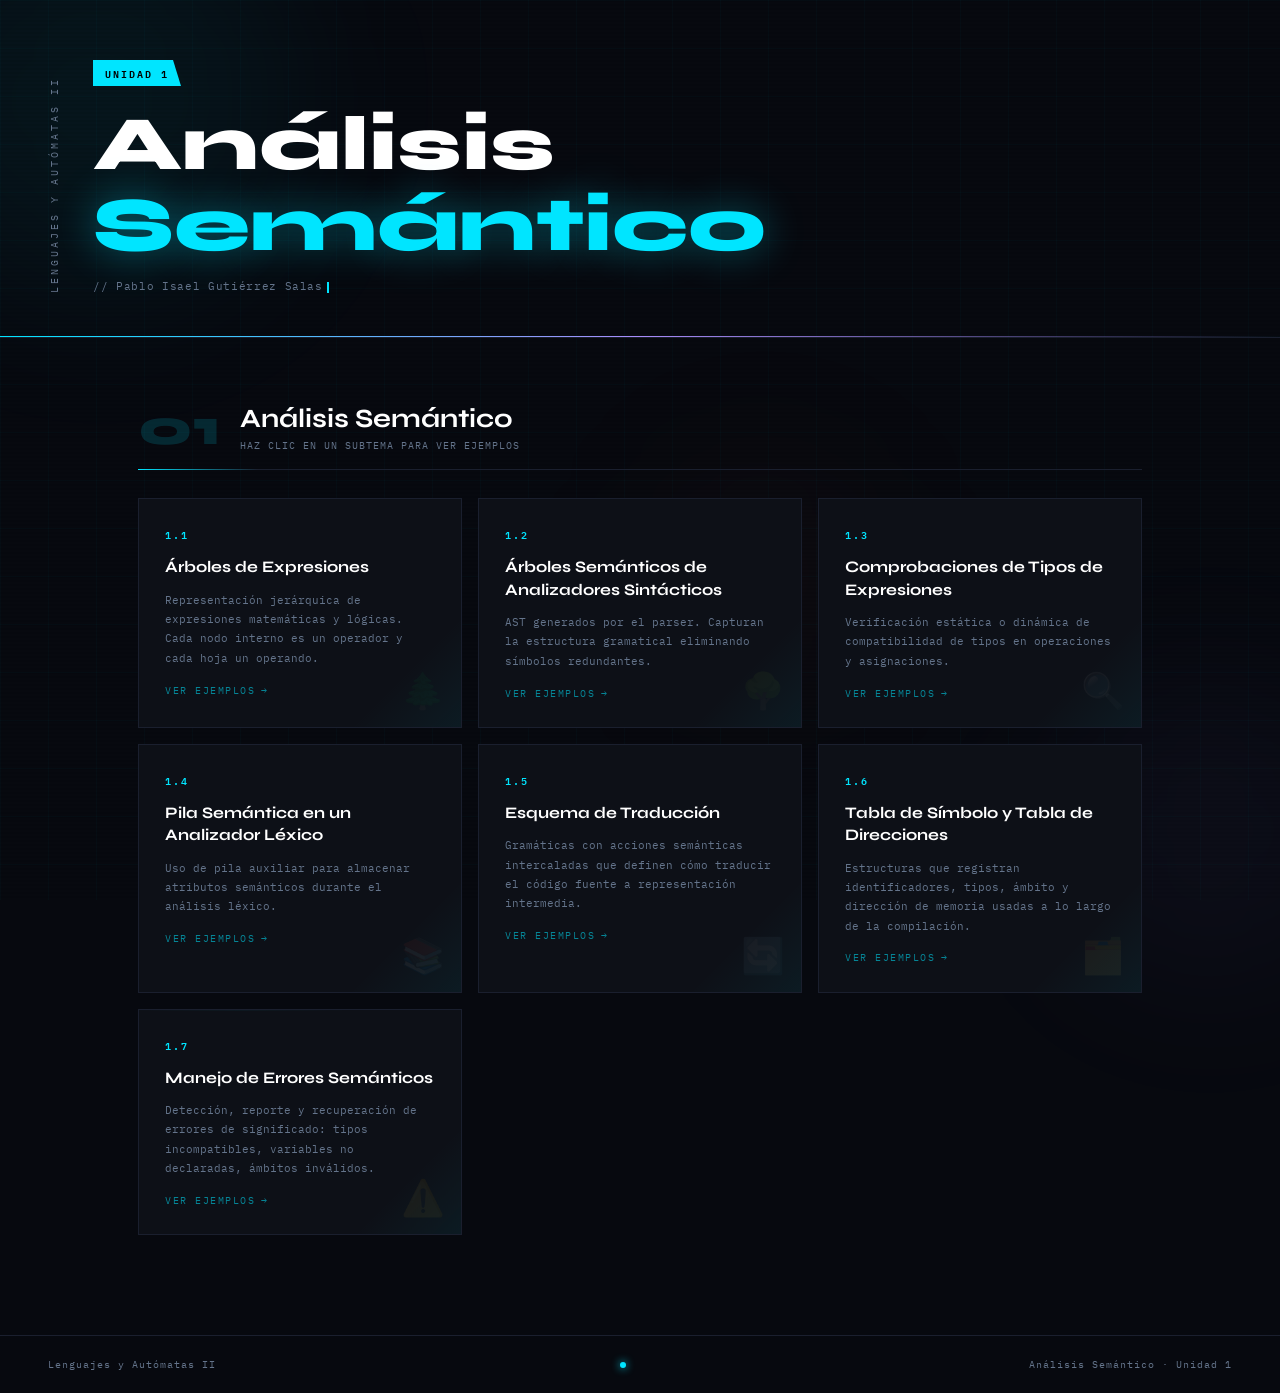
==== commit f0e6da8c: "jale" ====
--- a/index.html
+++ b/index.html
@@ -9,396 +9,168 @@
     *, *::before, *::after { box-sizing: border-box; margin: 0; padding: 0; }
 
     :root {
-      --bg: #07090f;
-      --surface: #0e1118;
-      --border: #1a1f2e;
-      --accent: #00e5ff;
-      --accent2: #ff6b35;
-      --accent3: #a78bfa;
-      --text: #e2e8f0;
-      --muted: #64748b;
-      --card: #0d1017;
-      --glow: rgba(0,229,255,0.12);
+      --bg: #07090f; --surface: #0e1118; --border: #1a1f2e;
+      --accent: #00e5ff; --accent2: #ff6b35; --accent3: #a78bfa;
+      --text: #e2e8f0; --muted: #64748b; --card: #0d1017;
     }
 
-    /* ── SCROLLBAR ── */
     ::-webkit-scrollbar { width: 6px; height: 6px; }
     ::-webkit-scrollbar-track { background: var(--bg); }
     ::-webkit-scrollbar-thumb { background: var(--border); border-radius: 3px; }
     ::-webkit-scrollbar-thumb:hover { background: var(--accent); }
 
-    body {
-      background: var(--bg);
-      color: var(--text);
-      font-family: 'IBM Plex Mono', monospace;
-      min-height: 100vh;
-      overflow-x: hidden;
-    }
-
-    /* ── CANVAS PARTICLES ── */
-    .particles {
-      position: fixed; inset: 0; z-index: 0;
-      pointer-events: none; overflow: hidden;
-    }
-    .particle {
-      position: absolute;
-      width: 2px; height: 2px;
-      background: var(--accent);
-      border-radius: 50%;
-      opacity: 0;
-      animation: float-particle linear infinite;
-      will-change: transform, opacity;
-    }
-    @keyframes float-particle {
-      0%   { opacity: 0; transform: translateY(0) scale(1); }
-      10%  { opacity: 0.6; }
-      90%  { opacity: 0.2; }
-      100% { opacity: 0; transform: translateY(-100vh) scale(0.5); }
-    }
-
-    /* ── GRID OVERLAY ── */
-    .grid-overlay {
-      position: fixed; inset: 0; z-index: 0; pointer-events: none;
-      background-image:
-        linear-gradient(rgba(0,229,255,0.025) 1px, transparent 1px),
-        linear-gradient(90deg, rgba(0,229,255,0.025) 1px, transparent 1px);
-      background-size: 48px 48px;
-    }
-
-    /* ── AMBIENT GLOW BLOBS ── */
-    .blob {
-      position: fixed; border-radius: 50%;
-      filter: blur(80px); pointer-events: none; z-index: 0;
-      animation: blob-drift ease-in-out infinite alternate;
-      will-change: transform;
-    }
-    .blob-1 { width: 400px; height: 400px; background: rgba(0,229,255,0.055); top: -100px; left: -100px; animation-duration: 18s; }
-    .blob-2 { width: 300px; height: 300px; background: rgba(167,139,250,0.045); bottom: -80px; right: -80px; animation-duration: 22s; animation-delay: -8s; }
-    .blob-3 { width: 250px; height: 250px; background: rgba(255,107,53,0.03); top: 50%; left: 50%; animation-duration: 26s; animation-delay: -14s; }
-    @keyframes blob-drift {
-      from { transform: translate(0,0) scale(1); }
-      to   { transform: translate(40px, 30px) scale(1.1); }
-    }
-
-    /* ── SCAN LINE ── */
-    body::after {
-      content: '';
-      position: fixed; inset: 0; z-index: 1; pointer-events: none;
-      background: repeating-linear-gradient(
-        0deg,
-        transparent,
-        transparent 2px,
-        rgba(0,0,0,0.04) 2px,
-        rgba(0,0,0,0.04) 4px
-      );
-    }
-
-    /* ══════════════════════════════════
-       HEADER
-    ══════════════════════════════════ */
-    header {
-      position: relative; z-index: 2;
-      padding: 60px 48px 44px;
-      border-bottom: 1px solid var(--border);
-      display: flex; align-items: flex-end; gap: 32px;
-      overflow: hidden;
-    }
-    header::before {
-      content: '';
-      position: absolute; bottom: 0; left: 0;
-      height: 1px; width: 0;
-      background: linear-gradient(90deg, var(--accent), var(--accent3), transparent);
-      animation: line-grow 1.4s 0.3s cubic-bezier(0.4,0,0.2,1) forwards;
-    }
-    @keyframes line-grow { to { width: 100%; } }
-
-    .header-label {
-      writing-mode: vertical-rl; text-orientation: mixed;
-      font-size: 10px; letter-spacing: 0.3em; color: var(--muted);
-      text-transform: uppercase; transform: rotate(180deg); flex-shrink: 0;
-      opacity: 0; animation: fade-in 0.8s 0.6s forwards;
-    }
-    .header-main { flex: 1; }
-
-    .course-tag {
-      display: inline-block;
-      background: var(--accent); color: #000;
-      font-size: 10px; font-weight: 600; letter-spacing: 0.2em;
-      text-transform: uppercase; padding: 4px 12px; margin-bottom: 18px;
-      clip-path: polygon(0 0, calc(100% - 8px) 0, 100% 100%, 0 100%);
-      opacity: 0; animation: fade-in 0.6s 0.2s forwards;
-    }
-
-    h1 {
-      font-family: 'Syne', sans-serif;
-      font-size: clamp(2.2rem, 6vw, 4.8rem);
-      font-weight: 800; line-height: 1.05; color: #fff;
-      opacity: 0; animation: slide-up 0.8s 0.4s cubic-bezier(0.4,0,0.2,1) forwards;
-    }
-    h1 span {
-      color: var(--accent);
-      text-shadow: 0 0 40px rgba(0,229,255,0.4);
-    }
-
-    .header-sub {
-      margin-top: 14px; font-size: 11px; color: var(--muted); letter-spacing: 0.06em;
-      opacity: 0; animation: fade-in 0.8s 0.8s forwards;
-    }
-
-    .cursor {
-      display: inline-block; width: 2px; height: 1em;
-      background: var(--accent); margin-left: 4px;
-      animation: blink 1s step-end infinite;
-      vertical-align: text-bottom;
-    }
-    @keyframes blink { 50% { opacity: 0; } }
-
-    /* ══════════════════════════════════
-       MAIN
-    ══════════════════════════════════ */
-    main {
-      position: relative; z-index: 2;
-      max-width: 1100px; margin: 0 auto;
-      padding: 64px 48px 100px;
-    }
-
-    /* ══════════════════════════════════
-       SECTION
-    ══════════════════════════════════ */
-    .section-block {
-      opacity: 0; transform: translateY(28px);
-      animation: slide-up 0.7s 0.9s cubic-bezier(0.4,0,0.2,1) forwards;
-    }
-    .section-header {
-      display: flex; align-items: center; gap: 20px;
-      margin-bottom: 28px; padding-bottom: 16px;
-      border-bottom: 1px solid var(--border);
-      position: relative;
-    }
-    .section-header::after {
-      content: ''; position: absolute; bottom: -1px; left: 0;
-      height: 1px; width: 120px;
-      background: linear-gradient(90deg, var(--accent), transparent);
-    }
-    .section-number {
-      font-family: 'Syne', sans-serif; font-size: 3.2rem;
-      font-weight: 800; color: var(--accent); opacity: 0.15; line-height: 1;
-    }
-    .section-title-wrap h2 {
-      font-family: 'Syne', sans-serif; font-size: 1.65rem;
-      font-weight: 700; color: #fff;
-    }
-    .section-title-wrap p {
-      font-size: 10px; color: var(--muted); margin-top: 5px;
-      letter-spacing: 0.1em; text-transform: uppercase;
-    }
-
-    /* ══════════════════════════════════
-       CARDS
-    ══════════════════════════════════ */
-    .subtopics-grid {
-      display: grid;
-      grid-template-columns: repeat(auto-fill, minmax(270px, 1fr));
-      gap: 16px;
-    }
-
-    .card {
-      background: var(--card);
-      border: 1px solid var(--border);
-      padding: 26px;
-      position: relative; overflow: hidden;
-      cursor: pointer;
-      transition: border-color 0.3s, transform 0.3s, box-shadow 0.3s;
-      opacity: 0; animation: slide-up 0.6s cubic-bezier(0.4,0,0.2,1) forwards;
-    }
-    .card:nth-child(1) { animation-delay: 1.0s; }
-    .card:nth-child(2) { animation-delay: 1.15s; }
-    .card:nth-child(3) { animation-delay: 1.30s; }
-    .card:nth-child(4) { animation-delay: 1.45s; }
-
-    .card::after {
-      content: '';
-      position: absolute; inset: 0;
-      background: linear-gradient(135deg, transparent 40%, rgba(0,229,255,0.05) 50%, transparent 60%);
-      background-size: 200% 200%;
-      background-position: 200% 200%;
-      transition: background-position 0.5s;
-      pointer-events: none;
-    }
-    .card:hover::after { background-position: 0% 0%; }
-
-    .card::before {
-      content: ''; position: absolute; top: 0; left: 0; right: 0;
-      height: 2px;
-      background: linear-gradient(90deg, var(--accent), var(--accent3), transparent);
-      opacity: 0; transition: opacity 0.3s;
-    }
-    .card:hover { border-color: rgba(0,229,255,0.4); transform: translateY(-4px); box-shadow: 0 12px 40px rgba(0,229,255,0.07); }
-    .card:hover::before { opacity: 1; }
-
-    .card-num {
-      font-size: 10px; color: var(--accent);
-      letter-spacing: 0.2em; margin-bottom: 13px; font-weight: 600;
-    }
-    .card h3 {
-      font-family: 'Syne', sans-serif; font-size: 1rem;
-      font-weight: 700; color: #fff; line-height: 1.4; margin-bottom: 12px;
-    }
-    .card-desc { font-size: 11px; color: var(--muted); line-height: 1.75; }
-
-    .card-icon {
-      position: absolute; bottom: 14px; right: 16px;
-      font-size: 2.2rem; opacity: 0.05;
-      pointer-events: none; user-select: none;
-      transition: opacity 0.3s, transform 0.3s;
-    }
-    .card:hover .card-icon { opacity: 0.12; transform: scale(1.15) rotate(-6deg); }
-
-    .card-cue {
-      display: inline-flex; align-items: center; gap: 6px;
-      margin-top: 16px; font-size: 10px; color: var(--accent);
-      letter-spacing: 0.15em; text-transform: uppercase;
-      opacity: 0.55; transition: opacity 0.2s, gap 0.2s;
-    }
-    .card:hover .card-cue { opacity: 1; gap: 10px; }
-    .card-cue::after { content: '→'; }
-
-    /* ══════════════════════════════════
-       MODAL
-    ══════════════════════════════════ */
-    .modal-overlay {
-      position: fixed; inset: 0;
-      background: rgba(4,6,12,0.88);
-      backdrop-filter: blur(8px);
-      z-index: 300; display: flex; align-items: center;
-      justify-content: center; padding: 20px;
-      opacity: 0; pointer-events: none;
-      transition: opacity 0.2s;
-    }
-    .modal-overlay.open { opacity: 1; pointer-events: all; }
-
-    .modal {
-      background: #090c14;
-      border: 1px solid rgba(0,229,255,0.3);
-      box-shadow: 0 0 60px rgba(0,229,255,0.08), 0 30px 80px rgba(0,0,0,0.6);
-      max-width: 780px; width: 100%; max-height: 88vh;
-      overflow-y: auto; position: relative;
-      transform: translateY(20px) scale(0.97);
-      transition: transform 0.25s cubic-bezier(0.4,0,0.2,1);
-    }
-    .modal-overlay.open .modal { transform: translateY(0) scale(1); }
-
-    .modal::before, .modal::after {
-      content: ''; position: absolute;
-      width: 16px; height: 16px; z-index: 5;
-    }
-    .modal::before { top: -1px; right: -1px; border-top: 2px solid var(--accent); border-right: 2px solid var(--accent); }
-    .modal::after  { bottom: -1px; left: -1px; border-bottom: 2px solid var(--accent3); border-left: 2px solid var(--accent3); }
-
-    .modal-head {
-      position: sticky; top: 0;
-      background: linear-gradient(180deg, #0a0d16 80%, transparent);
-      border-bottom: 1px solid var(--border);
-      padding: 22px 28px; display: flex;
-      justify-content: space-between; align-items: flex-start; z-index: 4;
-    }
-    .modal-num { font-size: 10px; color: var(--accent); letter-spacing: 0.2em; margin-bottom: 5px; }
-    .modal-head h2 { font-family: 'Syne', sans-serif; font-size: 1.15rem; font-weight: 700; color: #fff; }
-    .modal-close {
-      background: none; border: 1px solid var(--border); color: var(--muted);
-      font-size: 16px; width: 30px; height: 30px; cursor: pointer;
-      display: flex; align-items: center; justify-content: center;
-      transition: border-color 0.2s, color 0.2s, background 0.2s; flex-shrink: 0; margin-left: 16px;
-    }
-    .modal-close:hover { border-color: var(--accent2); color: var(--accent2); background: rgba(255,107,53,0.08); }
-
-    .modal-body { padding: 28px; }
+    body { background: var(--bg); color: var(--text); font-family: 'IBM Plex Mono', monospace; min-height: 100vh; overflow-x: hidden; }
+
+    /* particles */
+    .particles { position: fixed; inset: 0; z-index: 0; pointer-events: none; overflow: hidden; }
+    .particle { position: absolute; width: 2px; height: 2px; background: var(--accent); border-radius: 50%; opacity: 0; animation: float-particle linear infinite; will-change: transform, opacity; }
+    @keyframes float-particle { 0% { opacity:0; transform:translateY(0) scale(1); } 10% { opacity:.6; } 90% { opacity:.2; } 100% { opacity:0; transform:translateY(-100vh) scale(.5); } }
+
+    /* grid */
+    .grid-overlay { position: fixed; inset: 0; z-index: 0; pointer-events: none; background-image: linear-gradient(rgba(0,229,255,.025) 1px,transparent 1px), linear-gradient(90deg,rgba(0,229,255,.025) 1px,transparent 1px); background-size: 48px 48px; }
+
+    /* blobs */
+    .blob { position: fixed; border-radius: 50%; filter: blur(80px); pointer-events: none; z-index: 0; animation: blob-drift ease-in-out infinite alternate; will-change: transform; }
+    .blob-1 { width:400px;height:400px;background:rgba(0,229,255,.055);top:-100px;left:-100px;animation-duration:18s; }
+    .blob-2 { width:300px;height:300px;background:rgba(167,139,250,.045);bottom:-80px;right:-80px;animation-duration:22s;animation-delay:-8s; }
+    .blob-3 { width:250px;height:250px;background:rgba(255,107,53,.03);top:50%;left:50%;animation-duration:26s;animation-delay:-14s; }
+    @keyframes blob-drift { from{transform:translate(0,0) scale(1)} to{transform:translate(40px,30px) scale(1.1)} }
+
+    /* scanlines */
+    body::after { content:''; position:fixed; inset:0; z-index:1; pointer-events:none; background:repeating-linear-gradient(0deg,transparent,transparent 2px,rgba(0,0,0,.04) 2px,rgba(0,0,0,.04) 4px); }
+
+    /* ── HEADER ── */
+    header { position:relative; z-index:2; padding:60px 48px 44px; border-bottom:1px solid var(--border); display:flex; align-items:flex-end; gap:32px; overflow:hidden; }
+    header::before { content:''; position:absolute; bottom:0; left:0; height:1px; width:0; background:linear-gradient(90deg,var(--accent),var(--accent3),transparent); animation:line-grow 1.4s .3s cubic-bezier(.4,0,.2,1) forwards; }
+    @keyframes line-grow { to{width:100%} }
+    .header-label { writing-mode:vertical-rl; text-orientation:mixed; font-size:10px; letter-spacing:.3em; color:var(--muted); text-transform:uppercase; transform:rotate(180deg); flex-shrink:0; opacity:0; animation:fade-in .8s .6s forwards; }
+    .header-main { flex:1; }
+    .course-tag { display:inline-block; background:var(--accent); color:#000; font-size:10px; font-weight:600; letter-spacing:.2em; text-transform:uppercase; padding:4px 12px; margin-bottom:18px; clip-path:polygon(0 0,calc(100% - 8px) 0,100% 100%,0 100%); opacity:0; animation:fade-in .6s .2s forwards; }
+    h1 { font-family:'Syne',sans-serif; font-size:clamp(2.2rem,6vw,4.8rem); font-weight:800; line-height:1.05; color:#fff; opacity:0; animation:slide-up .8s .4s cubic-bezier(.4,0,.2,1) forwards; }
+    h1 span { color:var(--accent); text-shadow:0 0 40px rgba(0,229,255,.4); }
+    .header-sub { margin-top:14px; font-size:11px; color:var(--muted); letter-spacing:.06em; opacity:0; animation:fade-in .8s .8s forwards; }
+    .cursor { display:inline-block; width:2px; height:1em; background:var(--accent); margin-left:4px; animation:blink 1s step-end infinite; vertical-align:text-bottom; }
+    @keyframes blink { 50%{opacity:0} }
+
+    /* ── MAIN ── */
+    main { position:relative; z-index:2; max-width:1100px; margin:0 auto; padding:64px 48px 100px; }
+
+    .section-block { opacity:0; transform:translateY(28px); animation:slide-up .7s .9s cubic-bezier(.4,0,.2,1) forwards; }
+    .section-header { display:flex; align-items:center; gap:20px; margin-bottom:28px; padding-bottom:16px; border-bottom:1px solid var(--border); position:relative; }
+    .section-header::after { content:''; position:absolute; bottom:-1px; left:0; height:1px; width:120px; background:linear-gradient(90deg,var(--accent),transparent); }
+    .section-number { font-family:'Syne',sans-serif; font-size:3.2rem; font-weight:800; color:var(--accent); opacity:.15; line-height:1; }
+    .section-title-wrap h2 { font-family:'Syne',sans-serif; font-size:1.65rem; font-weight:700; color:#fff; }
+    .section-title-wrap p { font-size:10px; color:var(--muted); margin-top:5px; letter-spacing:.1em; text-transform:uppercase; }
+
+    /* ── CARDS ── */
+    .subtopics-grid { display:grid; grid-template-columns:repeat(auto-fill,minmax(270px,1fr)); gap:16px; }
+
+    .card { background:var(--card); border:1px solid var(--border); padding:26px; position:relative; overflow:hidden; cursor:pointer; transition:border-color .3s,transform .3s,box-shadow .3s; opacity:0; animation:slide-up .6s cubic-bezier(.4,0,.2,1) forwards; }
+    .card:nth-child(1){animation-delay:1.0s} .card:nth-child(2){animation-delay:1.15s}
+    .card:nth-child(3){animation-delay:1.3s}  .card:nth-child(4){animation-delay:1.45s}
+    .card:nth-child(5){animation-delay:1.6s}  .card:nth-child(6){animation-delay:1.75s}
+    .card:nth-child(7){animation-delay:1.9s}
+
+    .card::after { content:''; position:absolute; inset:0; background:linear-gradient(135deg,transparent 40%,rgba(0,229,255,.05) 50%,transparent 60%); background-size:200% 200%; background-position:200% 200%; transition:background-position .5s; pointer-events:none; }
+    .card:hover::after { background-position:0% 0%; }
+    .card::before { content:''; position:absolute; top:0; left:0; right:0; height:2px; background:linear-gradient(90deg,var(--accent),var(--accent3),transparent); opacity:0; transition:opacity .3s; }
+    .card:hover { border-color:rgba(0,229,255,.4); transform:translateY(-4px); box-shadow:0 12px 40px rgba(0,229,255,.07); }
+    .card:hover::before { opacity:1; }
+
+    /* orange variant */
+    .card.v2::before { background:linear-gradient(90deg,var(--accent2),var(--accent3),transparent); }
+    .card.v2:hover   { border-color:rgba(255,107,53,.4); box-shadow:0 12px 40px rgba(255,107,53,.07); }
+    .card.v2 .card-num,.card.v2 .card-cue { color:var(--accent2); }
+
+    /* purple variant */
+    .card.v3::before { background:linear-gradient(90deg,var(--accent3),var(--accent),transparent); }
+    .card.v3:hover   { border-color:rgba(167,139,250,.4); box-shadow:0 12px 40px rgba(167,139,250,.07); }
+    .card.v3 .card-num,.card.v3 .card-cue { color:var(--accent3); }
+
+    .card-num { font-size:10px; color:var(--accent); letter-spacing:.2em; margin-bottom:13px; font-weight:600; }
+    .card h3  { font-family:'Syne',sans-serif; font-size:1rem; font-weight:700; color:#fff; line-height:1.4; margin-bottom:12px; }
+    .card-desc { font-size:11px; color:var(--muted); line-height:1.75; }
+    .card-icon { position:absolute; bottom:14px; right:16px; font-size:2.2rem; opacity:.05; pointer-events:none; user-select:none; transition:opacity .3s,transform .3s; }
+    .card:hover .card-icon { opacity:.12; transform:scale(1.15) rotate(-6deg); }
+    .card-cue { display:inline-flex; align-items:center; gap:6px; margin-top:16px; font-size:10px; color:var(--accent); letter-spacing:.15em; text-transform:uppercase; opacity:.55; transition:opacity .2s,gap .2s; }
+    .card:hover .card-cue { opacity:1; gap:10px; }
+    .card-cue::after { content:'→'; }
+
+    /* ── MODAL ── */
+    .modal-overlay { position:fixed; inset:0; background:rgba(4,6,12,.88); backdrop-filter:blur(8px); z-index:300; display:flex; align-items:center; justify-content:center; padding:20px; opacity:0; pointer-events:none; transition:opacity .2s; }
+    .modal-overlay.open { opacity:1; pointer-events:all; }
+    .modal { background:#090c14; border:1px solid rgba(0,229,255,.3); box-shadow:0 0 60px rgba(0,229,255,.08),0 30px 80px rgba(0,0,0,.6); max-width:780px; width:100%; max-height:88vh; overflow-y:auto; position:relative; transform:translateY(20px) scale(.97); transition:transform .25s cubic-bezier(.4,0,.2,1); }
+    .modal-overlay.open .modal { transform:translateY(0) scale(1); }
+    .modal::before,.modal::after { content:''; position:absolute; width:16px; height:16px; z-index:5; }
+    .modal::before { top:-1px; right:-1px; border-top:2px solid var(--accent); border-right:2px solid var(--accent); }
+    .modal::after  { bottom:-1px; left:-1px; border-bottom:2px solid var(--accent3); border-left:2px solid var(--accent3); }
+
+    .modal.orange { border-color:rgba(255,107,53,.35); box-shadow:0 0 60px rgba(255,107,53,.07),0 30px 80px rgba(0,0,0,.6); }
+    .modal.orange::before { border-color:var(--accent2); }
+    .modal.purple { border-color:rgba(167,139,250,.35); box-shadow:0 0 60px rgba(167,139,250,.07),0 30px 80px rgba(0,0,0,.6); }
+    .modal.purple::before { border-color:var(--accent3); }
+
+    .modal-head { position:sticky; top:0; background:linear-gradient(180deg,#0a0d16 80%,transparent); border-bottom:1px solid var(--border); padding:22px 28px; display:flex; justify-content:space-between; align-items:flex-start; z-index:4; }
+    .modal-num { font-size:10px; color:var(--accent); letter-spacing:.2em; margin-bottom:5px; }
+    .modal-num.orange { color:var(--accent2); }
+    .modal-num.purple { color:var(--accent3); }
+    .modal-head h2 { font-family:'Syne',sans-serif; font-size:1.15rem; font-weight:700; color:#fff; }
+    .modal-close { background:none; border:1px solid var(--border); color:var(--muted); font-size:16px; width:30px; height:30px; cursor:pointer; display:flex; align-items:center; justify-content:center; transition:border-color .2s,color .2s,background .2s; flex-shrink:0; margin-left:16px; }
+    .modal-close:hover { border-color:var(--accent2); color:var(--accent2); background:rgba(255,107,53,.08); }
+    .modal-body { padding:28px; }
 
     /* tabs */
-    .tab-bar { display: flex; border-bottom: 1px solid var(--border); margin-bottom: 26px; }
-    .tab-btn {
-      background: none; border: none; padding: 10px 18px;
-      font-family: 'IBM Plex Mono', monospace; font-size: 11px;
-      letter-spacing: 0.1em; color: var(--muted); cursor: pointer;
-      border-bottom: 2px solid transparent; margin-bottom: -1px;
-      transition: color 0.2s, border-color 0.2s;
-      position: relative;
-    }
-    .tab-btn.active { color: var(--accent); border-bottom-color: var(--accent); }
-    .tab-btn:hover:not(.active) { color: var(--text); }
-
-    .tab-pane { display: none; }
-    .tab-pane.active { display: block; animation: slide-up 0.3s ease forwards; }
+    .tab-bar { display:flex; border-bottom:1px solid var(--border); margin-bottom:26px; }
+    .tab-btn { background:none; border:none; padding:10px 18px; font-family:'IBM Plex Mono',monospace; font-size:11px; letter-spacing:.1em; color:var(--muted); cursor:pointer; border-bottom:2px solid transparent; margin-bottom:-1px; transition:color .2s,border-color .2s; }
+    .tab-btn.active         { color:var(--accent);  border-bottom-color:var(--accent); }
+    .tab-btn.active.orange  { color:var(--accent2); border-bottom-color:var(--accent2); }
+    .tab-btn.active.purple  { color:var(--accent3); border-bottom-color:var(--accent3); }
+    .tab-btn:hover:not(.active) { color:var(--text); }
+    .tab-pane { display:none; }
+    .tab-pane.active { display:block; animation:slide-up .3s ease forwards; }
 
     /* steps */
-    .explain-step { display: flex; gap: 16px; margin-bottom: 22px; }
-    .step-num {
-      flex-shrink: 0; width: 28px; height: 28px;
-      background: var(--accent); color: #000;
-      font-size: 11px; font-weight: 700;
-      display: flex; align-items: center; justify-content: center;
-    }
-    .step-text { font-size: 12px; color: var(--text); line-height: 1.75; padding-top: 4px; }
-    .step-text strong { color: var(--accent); }
-
-    /* tree */
-    .tree-label { font-size: 10px; color: var(--muted); letter-spacing: 0.1em; margin-bottom: 8px; text-transform: uppercase; }
-    .tree-box {
-      background: #050710; border: 1px solid var(--border);
-      border-left: 2px solid rgba(0,229,255,0.3);
-      padding: 20px 24px; font-size: 12px; line-height: 1.9;
-      color: #7ee8fa; white-space: pre; overflow-x: auto; margin-bottom: 18px;
-    }
-
-    /* ══════════════════════════════════
-       FOOTER
-    ══════════════════════════════════ */
-    footer {
-      position: relative; z-index: 2;
-      border-top: 1px solid var(--border);
-      padding: 22px 48px;
-      display: flex; justify-content: space-between; align-items: center;
-      font-size: 10px; color: var(--muted); letter-spacing: 0.1em;
-    }
-    .footer-dot {
-      width: 6px; height: 6px; background: var(--accent);
-      border-radius: 50%; box-shadow: 0 0 8px var(--accent);
-      animation: pulse 2s infinite;
-    }
-    @keyframes pulse { 0%,100% { opacity:1; box-shadow: 0 0 8px var(--accent); } 50% { opacity:0.3; box-shadow: none; } }
-
-    /* ══════════════════════════════════
-       SHARED KEYFRAMES
-    ══════════════════════════════════ */
-    @keyframes slide-up { from { opacity:0; transform:translateY(20px); } to { opacity:1; transform:translateY(0); } }
-    @keyframes fade-in  { from { opacity:0; } to { opacity:1; } }
-
-    /* ══════════════════════════════════
-       RESPONSIVE
-    ══════════════════════════════════ */
-    @media (max-width: 600px) {
-      header { padding: 36px 20px 28px; flex-direction: column; gap: 12px; }
-      .header-label { writing-mode: horizontal-tb; transform: none; }
-      main { padding: 40px 20px 60px; }
-      footer { flex-direction: column; gap: 10px; text-align: center; padding: 20px; }
-      .tab-btn { padding: 10px 10px; font-size: 10px; }
+    .explain-step { display:flex; gap:16px; margin-bottom:22px; }
+    .step-num { flex-shrink:0; width:28px; height:28px; background:var(--accent); color:#000; font-size:11px; font-weight:700; display:flex; align-items:center; justify-content:center; }
+    .step-num.orange { background:var(--accent2); }
+    .step-num.purple { background:var(--accent3); }
+    .step-text { font-size:12px; color:var(--text); line-height:1.75; padding-top:4px; }
+    .step-text strong        { color:var(--accent); }
+    .step-text strong.orange { color:var(--accent2); }
+    .step-text strong.purple { color:var(--accent3); }
+
+    /* tree boxes */
+    .tree-label { font-size:10px; color:var(--muted); letter-spacing:.1em; margin-bottom:8px; text-transform:uppercase; }
+    .tree-box { background:#050710; border:1px solid var(--border); border-left:2px solid rgba(0,229,255,.3); padding:20px 24px; font-size:12px; line-height:1.9; color:#7ee8fa; white-space:pre; overflow-x:auto; margin-bottom:18px; }
+    .tree-box.orange { border-left-color:rgba(255,107,53,.45); color:#ffb08a; }
+    .tree-box.purple { border-left-color:rgba(167,139,250,.45); color:#c4b5fd; }
+
+    /* footer */
+    footer { position:relative; z-index:2; border-top:1px solid var(--border); padding:22px 48px; display:flex; justify-content:space-between; align-items:center; font-size:10px; color:var(--muted); letter-spacing:.1em; }
+    .footer-dot { width:6px; height:6px; background:var(--accent); border-radius:50%; box-shadow:0 0 8px var(--accent); animation:pulse 2s infinite; }
+    @keyframes pulse { 0%,100%{opacity:1;box-shadow:0 0 8px var(--accent)} 50%{opacity:.3;box-shadow:none} }
+
+    @keyframes slide-up { from{opacity:0;transform:translateY(20px)} to{opacity:1;transform:translateY(0)} }
+    @keyframes fade-in  { from{opacity:0} to{opacity:1} }
+
+    @media(max-width:600px){
+      header{padding:36px 20px 28px;flex-direction:column;gap:12px}
+      .header-label{writing-mode:horizontal-tb;transform:none}
+      main{padding:40px 20px 60px}
+      footer{flex-direction:column;gap:10px;text-align:center;padding:20px}
+      .tab-btn{padding:10px 10px;font-size:10px}
     }
   </style>
 </head>
 <body>
 
-<!-- Ambient blobs -->
 <div class="blob blob-1"></div>
 <div class="blob blob-2"></div>
 <div class="blob blob-3"></div>
-
-<!-- Grid -->
 <div class="grid-overlay"></div>
-
-<!-- Floating particles -->
 <div class="particles" id="particles"></div>
 
-<!-- ══════════════════ HEADER ══════════════════ -->
+<!-- HEADER -->
 <header>
   <div class="header-label">Lenguajes y Autómatas II</div>
   <div class="header-main">
@@ -408,7 +180,6 @@
   </div>
 </header>
 
-<!-- ══════════════════ MAIN ══════════════════ -->
 <main>
   <div class="section-block">
     <div class="section-header">
@@ -420,6 +191,7 @@
     </div>
 
     <div class="subtopics-grid">
+
       <div class="card" onclick="openModal('m1')">
         <div class="card-num">1.1</div>
         <h3>Árboles de Expresiones</h3>
@@ -427,6 +199,7 @@
         <div class="card-cue">Ver ejemplos</div>
         <div class="card-icon">🌲</div>
       </div>
+
       <div class="card" onclick="openModal('m2')">
         <div class="card-num">1.2</div>
         <h3>Árboles Semánticos de Analizadores Sintácticos</h3>
@@ -434,6 +207,7 @@
         <div class="card-cue">Ver ejemplos</div>
         <div class="card-icon">🌳</div>
       </div>
+
       <div class="card" onclick="openModal('m3')">
         <div class="card-num">1.3</div>
         <h3>Comprobaciones de Tipos de Expresiones</h3>
@@ -441,6 +215,7 @@
         <div class="card-cue">Ver ejemplos</div>
         <div class="card-icon">🔍</div>
       </div>
+
       <div class="card" onclick="openModal('m4')">
         <div class="card-num">1.4</div>
         <h3>Pila Semántica en un Analizador Léxico</h3>
@@ -448,6 +223,31 @@
         <div class="card-cue">Ver ejemplos</div>
         <div class="card-icon">📚</div>
       </div>
+
+      <div class="card" onclick="openModal('m5')">
+        <div class="card-num">1.5</div>
+        <h3>Esquema de Traducción</h3>
+        <p class="card-desc">Gramáticas con acciones semánticas intercaladas que definen cómo traducir el código fuente a representación intermedia.</p>
+        <div class="card-cue">Ver ejemplos</div>
+        <div class="card-icon">🔄</div>
+      </div>
+
+      <div class="card" onclick="openModal('m6')">
+        <div class="card-num">1.6</div>
+        <h3>Tabla de Símbolo y Tabla de Direcciones</h3>
+        <p class="card-desc">Estructuras que registran identificadores, tipos, ámbito y dirección de memoria usadas a lo largo de la compilación.</p>
+        <div class="card-cue">Ver ejemplos</div>
+        <div class="card-icon">🗂️</div>
+      </div>
+
+      <div class="card" onclick="openModal('m7')">
+        <div class="card-num">1.7</div>
+        <h3>Manejo de Errores Semánticos</h3>
+        <p class="card-desc">Detección, reporte y recuperación de errores de significado: tipos incompatibles, variables no declaradas, ámbitos inválidos.</p>
+        <div class="card-cue">Ver ejemplos</div>
+        <div class="card-icon">⚠️</div>
+      </div>
+
     </div>
   </div>
 </main>
@@ -458,7 +258,7 @@
   <span>Análisis Semántico · Unidad 1</span>
 </footer>
 
-<!-- ══════════ MODAL 1 ══════════ -->
+<!-- ═══ MODAL 1 ═══ -->
 <div class="modal-overlay" id="m1">
   <div class="modal">
     <div class="modal-head">
@@ -500,7 +300,7 @@
   </div>
 </div>
 
-<!-- ══════════ MODAL 2 ══════════ -->
+<!-- ═══ MODAL 2 ═══ -->
 <div class="modal-overlay" id="m2">
   <div class="modal">
     <div class="modal-head">
@@ -542,7 +342,7 @@
   </div>
 </div>
 
-<!-- ══════════ MODAL 3 ══════════ -->
+<!-- ═══ MODAL 3 ═══ -->
 <div class="modal-overlay" id="m3">
   <div class="modal">
     <div class="modal-head">
@@ -583,7 +383,7 @@
   </div>
 </div>
 
-<!-- ══════════ MODAL 4 ══════════ -->
+<!-- ═══ MODAL 4 ═══ -->
 <div class="modal-overlay" id="m4">
   <div class="modal">
     <div class="modal-head">
@@ -623,57 +423,204 @@
   </div>
 </div>
 
+<!-- ═══ MODAL 5 — Esquema de Traducción ═══ -->
+<div class="modal-overlay" id="m5">
+  <div class="modal">
+    <div class="modal-head">
+      <div><div class="modal-num">SUBTEMA 1.5</div><h2>Esquema de Traducción</h2></div>
+      <button class="modal-close" onclick="closeModal('m5')">✕</button>
+    </div>
+    <div class="modal-body">
+      <div class="tab-bar">
+        <button class="tab-btn active" onclick="switchTab(this,'t5-exp')">Explicación</button>
+        <button class="tab-btn" onclick="switchTab(this,'t5-tree')">Diagrama</button>
+      </div>
+      <div class="tab-pane active" id="t5-exp">
+        <div class="explain-step"><div class="step-num">1</div><div class="step-text"><strong>¿Qué es?</strong> Un esquema de traducción (SDT) es una gramática libre de contexto con <em>acciones semánticas</em> incrustadas entre los símbolos de sus producciones. Cada acción se ejecuta cuando el parser la alcanza durante el análisis.</div></div>
+        <div class="explain-step"><div class="step-num">2</div><div class="step-text"><strong>Acciones incrustadas:</strong> Se escriben entre llaves <code>{ }</code> en una producción. Ejemplo: <code>E → E₁ + T { E.val = E₁.val + T.val }</code>. La acción calcula el atributo del no-terminal resultante al momento de la reducción.</div></div>
+        <div class="explain-step"><div class="step-num">3</div><div class="step-text"><strong>Atributos sintetizados vs. heredados:</strong> Los <em>sintetizados</em> fluyen de hijos a padres (bottom-up). Los <em>heredados</em> fluyen de padres a hijos (top-down). Los SDT pueden manejar ambos tipos de atributos.</div></div>
+        <div class="explain-step"><div class="step-num">4</div><div class="step-text"><strong>Generación de código:</strong> Las acciones emiten instrucciones de código de tres direcciones. Al reducir <code>E → E₁ + T</code> se puede generar la cuádrupla <code>(+, E₁.place, T.place, t1)</code>.</div></div>
+      </div>
+      <div class="tab-pane" id="t5-tree">
+        <div class="tree-label">Producción con acción semántica</div>
+        <div class="tree-box">  E  →  E₁  +  T   {  E.val = E₁.val + T.val  }
+                           ↑ acción ejecutada al reducir esta producción
+
+  Traza con entrada "3 + 5":
+  ──────────────────────────────────────
+  T.val  = 3
+  E₁.val = 3
+  T.val  = 5
+  Acción → E.val = 3 + 5 = 8    ✓</div>
+
+        <div class="tree-label" style="margin-top:20px">SDT completo para expresión aritmética</div>
+        <div class="tree-box">  E → E + T   { E.val = E₁.val + T.val;  emit('+', E₁.place, T.place, E.place) }
+  E → E - T   { E.val = E₁.val - T.val;  emit('-', E₁.place, T.place, E.place) }
+  E → T       { E.val = T.val }
+  T → T * F   { T.val = T₁.val * F.val;  emit('*', T₁.place, F.place, T.place) }
+  T → F       { T.val = F.val }
+  F → ( E )   { F.val = E.val }
+  F → num     { F.val = num.lexval }</div>
+
+        <div class="tree-label" style="margin-top:20px">Código de 3 direcciones generado para: a + b * c</div>
+        <div class="tree-box">  Cuádruplas emitidas (op, arg1, arg2, resultado):
+  ────────────────────────────────────────────────
+  ( * ,  b ,  c ,  t1 )      →   t1 = b * c
+  ( + ,  a ,  t1 , t2 )      →   t2 = a + t1
+  ────────────────────────────────────────────────
+  Resultado final almacenado en: t2</div>
+      </div>
+    </div>
+  </div>
+</div>
+
+<!-- ═══ MODAL 6 — Tabla de Símbolos y Direcciones ═══ -->
+<div class="modal-overlay" id="m6">
+  <div class="modal">
+    <div class="modal-head">
+      <div><div class="modal-num">SUBTEMA 1.6</div><h2>Tabla de Símbolo y Tabla de Direcciones</h2></div>
+      <button class="modal-close" onclick="closeModal('m6')">✕</button>
+    </div>
+    <div class="modal-body">
+      <div class="tab-bar">
+        <button class="tab-btn active" onclick="switchTab(this,'t6-exp')">Explicación</button>
+        <button class="tab-btn" onclick="switchTab(this,'t6-tree')">Diagrama</button>
+      </div>
+      <div class="tab-pane active" id="t6-exp">
+        <div class="explain-step"><div class="step-num">1</div><div class="step-text"><strong>Tabla de Símbolos:</strong> Estructura de datos (generalmente una tabla hash) que almacena información sobre cada identificador: nombre, tipo, ámbito (scope), línea de declaración y categoría (variable, función, constante, parámetro).</div></div>
+        <div class="explain-step"><div class="step-num">2</div><div class="step-text"><strong>Tabla de Direcciones:</strong> Complementa la tabla de símbolos asignando una <em>dirección de memoria relativa</em> (offset) a cada variable, indicando al generador de código dónde almacenar y recuperar cada valor en el frame de pila.</div></div>
+        <div class="explain-step"><div class="step-num">3</div><div class="step-text"><strong>Gestión de ámbitos:</strong> Se usan pilas de tablas anidadas. Al entrar a una función se crea una nueva tabla local; al salir se destruye, permitiendo reutilizar nombres en distintos bloques sin colisión.</div></div>
+        <div class="explain-step"><div class="step-num">4</div><div class="step-text"><strong>Consultas en compilación:</strong> Cada referencia a un identificador consulta la tabla desde el ámbito más interno hacia el global. Si no existe → error "variable no declarada". Si existe → se obtiene tipo y dirección para generar código.</div></div>
+      </div>
+      <div class="tab-pane" id="t6-tree">
+        <div class="tree-label">Tabla de Símbolos — programa ejemplo</div>
+        <div class="tree-box">  Nombre    │ Tipo    │ Ámbito   │ Línea │ Categoría
+  ──────────┼─────────┼──────────┼───────┼───────────
+  x         │ int     │ global   │   1   │ variable
+  y         │ float   │ global   │   2   │ variable
+  PI        │ float   │ global   │   3   │ constante
+  suma      │ int     │ global   │   5   │ función
+  a         │ int     │ suma     │   5   │ parámetro
+  b         │ int     │ suma     │   5   │ parámetro
+  resultado │ int     │ suma     │   6   │ variable</div>
+
+        <div class="tree-label" style="margin-top:20px">Tabla de Direcciones — offset en el frame</div>
+        <div class="tree-box">  Nombre    │ Tipo    │ Tamaño  │ Offset
+  ──────────┼─────────┼─────────┼────────
+  x         │ int     │ 4 bytes │   0
+  y         │ float   │ 4 bytes │   4
+  resultado │ int     │ 4 bytes │   8
+  ─────────────────────────────────────────────
+  Dirección base del frame: 1000
+  Dir. real de y        =   1000 + 4  = 1004
+  Dir. real de resultado =  1000 + 8  = 1008</div>
+
+        <div class="tree-label" style="margin-top:20px">Pila de ámbitos durante ejecución de suma()</div>
+        <div class="tree-box">  ┌──────────────────────────────────┐
+  │  Tabla local: a, b, resultado    │  ← ámbito activo
+  ├──────────────────────────────────┤
+  │  Tabla global: x, y, PI, suma    │  ← ámbito base
+  └──────────────────────────────────┘
+  Al salir de suma() → tabla local destruida</div>
+      </div>
+    </div>
+  </div>
+</div>
+
+<!-- ═══ MODAL 7 — Manejo de Errores Semánticos ═══ -->
+<div class="modal-overlay" id="m7">
+  <div class="modal">
+    <div class="modal-head">
+      <div><div class="modal-num">SUBTEMA 1.7</div><h2>Manejo de Errores Semánticos</h2></div>
+      <button class="modal-close" onclick="closeModal('m7')">✕</button>
+    </div>
+    <div class="modal-body">
+      <div class="tab-bar">
+        <button class="tab-btn active" onclick="switchTab(this,'t7-exp')">Explicación</button>
+        <button class="tab-btn" onclick="switchTab(this,'t7-tree')">Diagrama</button>
+      </div>
+      <div class="tab-pane active" id="t7-exp">
+        <div class="explain-step"><div class="step-num">1</div><div class="step-text"><strong>¿Qué son?</strong> Errores de <em>significado</em> que superan el análisis sintáctico pero violan las reglas del lenguaje: variable no declarada, tipos incompatibles, número incorrecto de argumentos, retorno con tipo inválido, etc.</div></div>
+        <div class="explain-step"><div class="step-num">2</div><div class="step-text"><strong>Detección:</strong> El analizador semántico recorre el AST consultando la tabla de símbolos. Si encuentra una referencia a un identificador inexistente o una operación inválida entre tipos, registra el error con línea, columna y descripción.</div></div>
+        <div class="explain-step"><div class="step-num">3</div><div class="step-text"><strong>Recuperación:</strong> El compilador no debe detenerse en el primer error. Estrategia: asignar tipo genérico <code>error</code> al nodo problemático para que no propague falsos positivos, insertar un valor por defecto y continuar el análisis del resto del programa.</div></div>
+        <div class="explain-step"><div class="step-num">4</div><div class="step-text"><strong>Reporte efectivo:</strong> Un buen compilador muestra línea, columna, tipo de error y sugerencia. Ejemplo: <code>línea 5: variable 'z' no declarada — ¿quisiste decir 'x'?</code>. Esto acelera la corrección del programador.</div></div>
+      </div>
+      <div class="tab-pane" id="t7-tree">
+        <div class="tree-label">Clasificación de errores semánticos comunes</div>
+        <div class="tree-box">  Tipo de error               │ Ejemplo en código C
+  ────────────────────────────┼──────────────────────────────────
+  Variable no declarada       │  x = 5;            // 'x' no existe
+  Tipo incompatible           │  int a = "hola";   // string → int ✗
+  Argumentos incorrectos      │  suma(1, 2, 3);    // suma espera 2 args
+  Redeclaración en mismo ámbito│  int x; int x;    // 'x' ya existe
+  Retorno con tipo inválido   │  int f(){ return "ok"; }
+  Uso antes de declaración    │  y = x + 1; int x; // x no disponible aún</div>
+
+        <div class="tree-label" style="margin-top:20px">Propagación del tipo error — evita falsos positivos</div>
+        <div class="tree-box">  BinOp(+)
+     /        \
+  Var(z):❌   Lit(3):int
+      ↑ 'z' no declarada → se asigna tipo: error
+
+  Nodo padre también hereda tipo: error
+  → El compilador NO genera "operación int+error inválida"
+    porque ya reportó el error raíz en z.
+  → Esto evita cadenas de errores derivados.</div>
+
+        <div class="tree-label" style="margin-top:20px">Mensajes de error bien formateados</div>
+        <div class="tree-box">  [Error semántico] línea 3, col 5:
+    → Variable 'z' usada sin declarar.
+
+  [Error semántico] línea 7, col 12:
+    → Tipo incompatible: no se puede asignar 'string' a 'int'.
+    → Sugerencia: usa atoi() para convertir el valor.
+
+  [Advertencia] línea 10, col 8:
+    → Variable 'resultado' declarada pero nunca utilizada.</div>
+      </div>
+    </div>
+  </div>
+</div>
+
 <script>
-  /* ── PARTICLES — más partículas azules y naranjas ── */
+  /* particles */
   (function(){
-    const container = document.getElementById('particles');
-    const count = 45;
-    for(let i = 0; i < count; i++){
+    const c = document.getElementById('particles'), n = 45;
+    for(let i=0;i<n;i++){
       const p = document.createElement('div');
-      p.className = 'particle';
-      p.style.left = (Math.random()*100) + '%';
-      p.style.bottom = (Math.random()*30) + '%';
-      p.style.animationDuration = (10 + Math.random()*22) + 's';
-      p.style.animationDelay = (Math.random()*24) + 's';
-      // 60% azul (accent), 40% naranja (accent2), ninguna morada
-      const r = Math.random();
-      if (r < 0.6) {
-        p.style.background = 'var(--accent)';
-        // vary size slightly for depth
-        const sz = (1 + Math.random()*2).toFixed(1) + 'px';
-        p.style.width = sz; p.style.height = sz;
-      } else {
-        p.style.background = 'var(--accent2)';
-        const sz = (1 + Math.random()*1.5).toFixed(1) + 'px';
-        p.style.width = sz; p.style.height = sz;
-      }
-      container.appendChild(p);
+      p.className='particle';
+      p.style.left=(Math.random()*100)+'%';
+      p.style.bottom=(Math.random()*30)+'%';
+      p.style.animationDuration=(10+Math.random()*22)+'s';
+      p.style.animationDelay=(Math.random()*24)+'s';
+      const sz=(1+Math.random()*2).toFixed(1)+'px';
+      p.style.width=sz; p.style.height=sz;
+      const r=Math.random();
+      p.style.background = r<.55?'var(--accent)':r<.80?'var(--accent2)':'var(--accent3)';
+      c.appendChild(p);
     }
   })();
 
-  /* ── MODAL ── */
-  function openModal(id){
-    document.getElementById(id).classList.add('open');
-    document.body.style.overflow = 'hidden';
-  }
-  function closeModal(id){
-    document.getElementById(id).classList.remove('open');
-    document.body.style.overflow = '';
-  }
-  document.querySelectorAll('.modal-overlay').forEach(ov => {
-    ov.addEventListener('click', e => { if(e.target === ov) closeModal(ov.id); });
+  function openModal(id){ document.getElementById(id).classList.add('open'); document.body.style.overflow='hidden'; }
+  function closeModal(id){ document.getElementById(id).classList.remove('open'); document.body.style.overflow=''; }
+
+  document.querySelectorAll('.modal-overlay').forEach(ov=>{
+    ov.addEventListener('click',e=>{ if(e.target===ov) closeModal(ov.id); });
   });
-  document.addEventListener('keydown', e => {
-    if(e.key === 'Escape')
-      document.querySelectorAll('.modal-overlay.open').forEach(m => closeModal(m.id));
+  document.addEventListener('keydown',e=>{
+    if(e.key==='Escape') document.querySelectorAll('.modal-overlay.open').forEach(m=>closeModal(m.id));
   });
 
-  /* ── TABS ── */
   function switchTab(btn, paneId){
     const body = btn.closest('.modal-body');
-    body.querySelectorAll('.tab-btn').forEach(b => b.classList.remove('active'));
-    body.querySelectorAll('.tab-pane').forEach(p => p.classList.remove('active'));
+    // detect color variant from first active button
+    const firstActive = body.querySelector('.tab-btn.active');
+    const colorClass = firstActive?.classList.contains('orange') ? 'orange'
+                     : firstActive?.classList.contains('purple') ? 'purple' : null;
+    body.querySelectorAll('.tab-btn').forEach(b=>b.classList.remove('active','orange','purple'));
+    body.querySelectorAll('.tab-pane').forEach(p=>p.classList.remove('active'));
     btn.classList.add('active');
+    if(colorClass) btn.classList.add(colorClass);
     document.getElementById(paneId).classList.add('active');
   }
 </script>
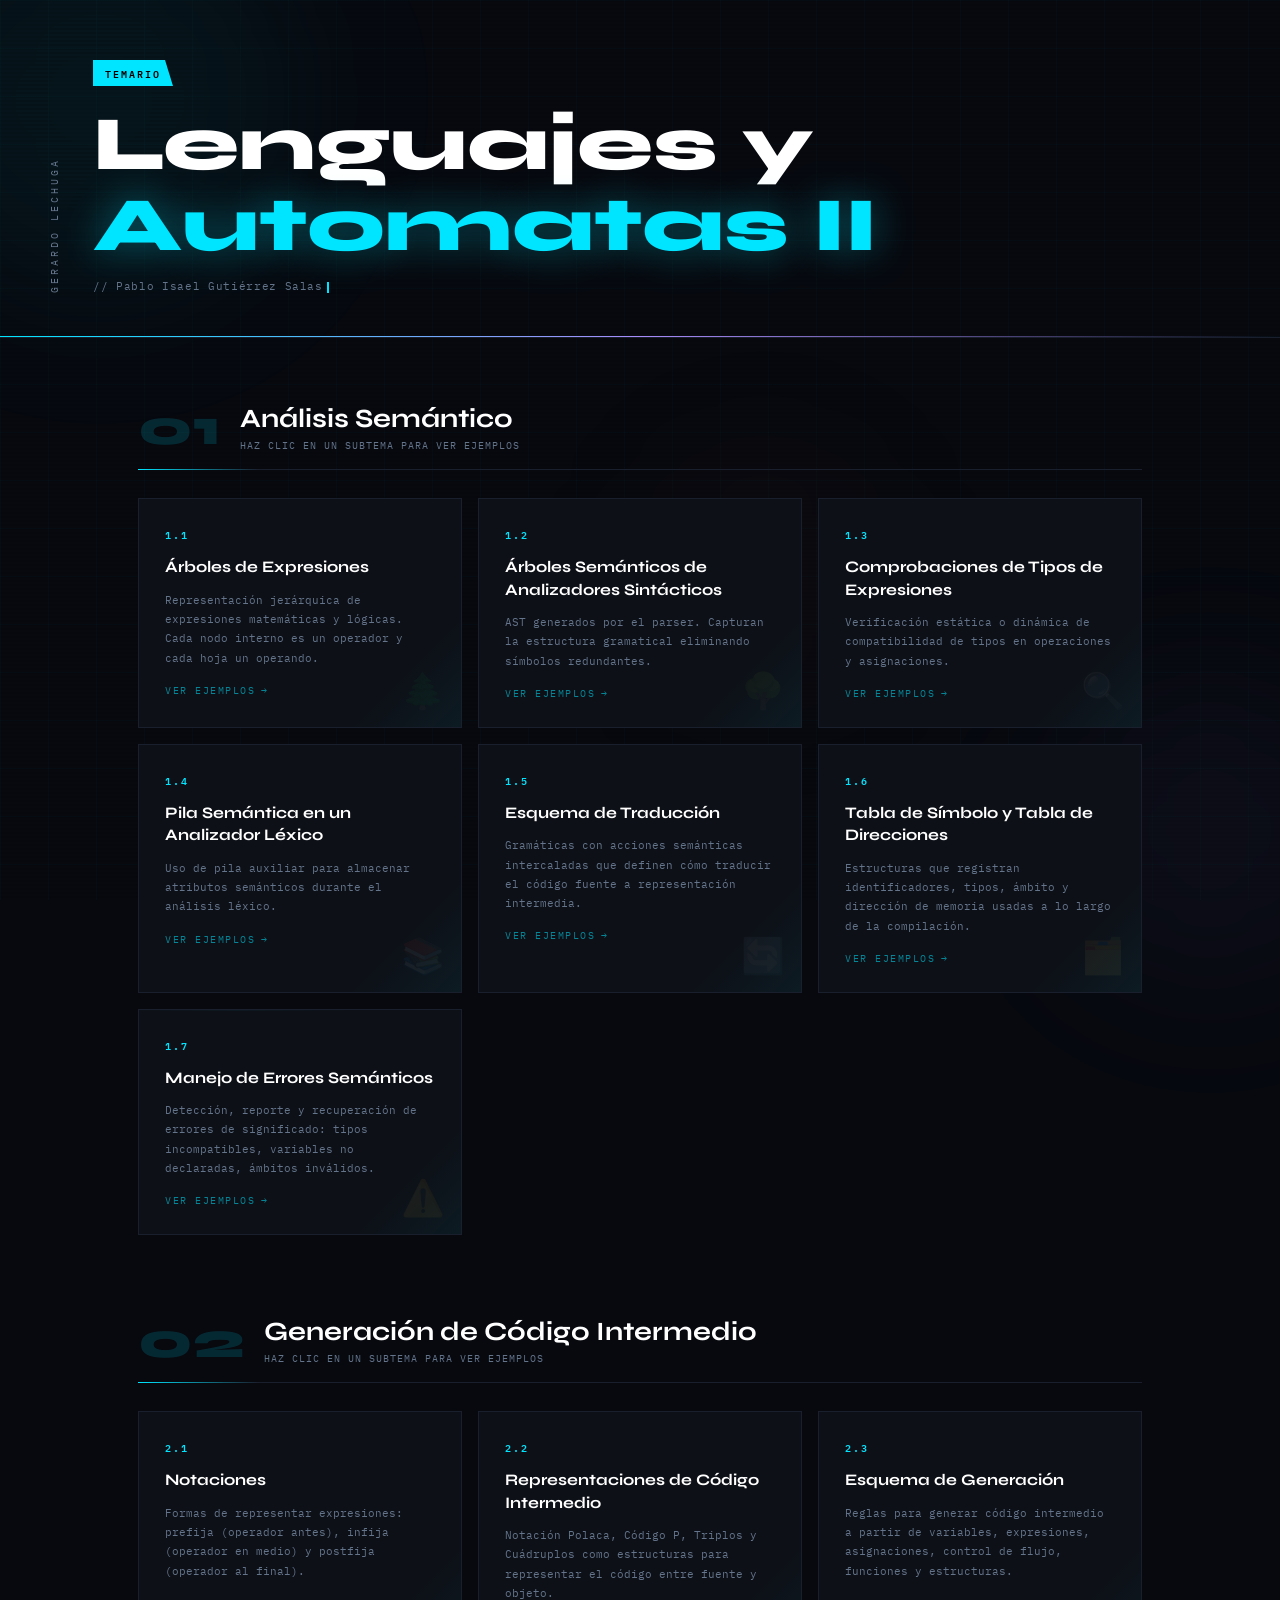
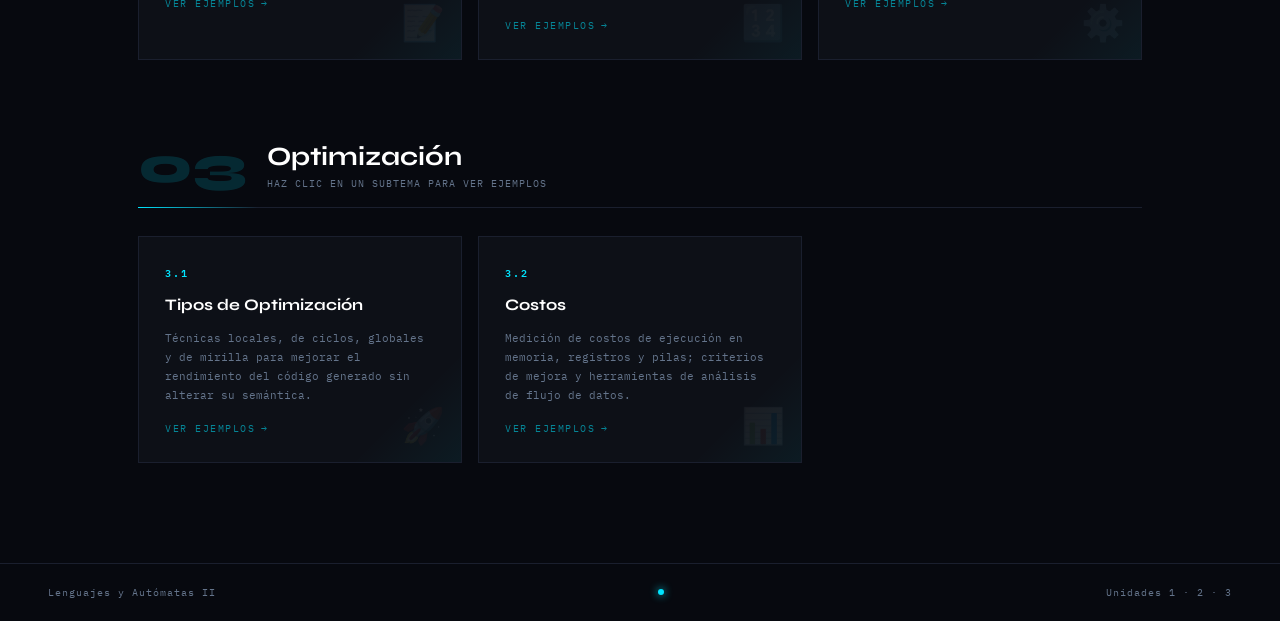
==== commit c23af64a: "jale" ====
--- a/index.html
+++ b/index.html
@@ -55,7 +55,10 @@
     /* ── MAIN ── */
     main { position:relative; z-index:2; max-width:1100px; margin:0 auto; padding:64px 48px 100px; }
 
-    .section-block { opacity:0; transform:translateY(28px); animation:slide-up .7s .9s cubic-bezier(.4,0,.2,1) forwards; }
+    .section-block { opacity:0; transform:translateY(28px); animation:slide-up .7s cubic-bezier(.4,0,.2,1) forwards; }
+    .section-block:nth-child(1) { animation-delay: 0.9s; }
+    .section-block:nth-child(2) { animation-delay: 1.6s; margin-top: 80px; }
+    .section-block:nth-child(3) { animation-delay: 1.9s; margin-top: 80px; }
     .section-header { display:flex; align-items:center; gap:20px; margin-bottom:28px; padding-bottom:16px; border-bottom:1px solid var(--border); position:relative; }
     .section-header::after { content:''; position:absolute; bottom:-1px; left:0; height:1px; width:120px; background:linear-gradient(90deg,var(--accent),transparent); }
     .section-number { font-family:'Syne',sans-serif; font-size:3.2rem; font-weight:800; color:var(--accent); opacity:.15; line-height:1; }
@@ -172,10 +175,10 @@
 
 <!-- HEADER -->
 <header>
-  <div class="header-label">Lenguajes y Autómatas II</div>
+  <div class="header-label">Gerardo Lechuga</div>
   <div class="header-main">
-    <div class="course-tag">Unidad 1</div>
-    <h1>Análisis<br /><span>Semántico</span></h1>
+    <div class="course-tag">Temario</div>
+    <h1>Lenguajes y<br /><span>Automatas II</span></h1>
     <p class="header-sub">// Pablo Isael Gutiérrez Salas<span class="cursor"></span></p>
   </div>
 </header>
@@ -250,12 +253,81 @@
 
     </div>
   </div>
+
+  <!-- ══ UNIDAD 2 ══ -->
+  <div class="section-block" style="animation-delay:1.1s">
+    <div class="section-header">
+      <div class="section-number">02</div>
+      <div class="section-title-wrap">
+        <h2>Generación de Código Intermedio</h2>
+        <p>Haz clic en un subtema para ver ejemplos</p>
+      </div>
+    </div>
+    <div class="subtopics-grid">
+
+      <div class="card" onclick="openModal('u2m1')">
+        <div class="card-num">2.1</div>
+        <h3>Notaciones</h3>
+        <p class="card-desc">Formas de representar expresiones: prefija (operador antes), infija (operador en medio) y postfija (operador al final).</p>
+        <div class="card-cue">Ver ejemplos</div>
+        <div class="card-icon">📝</div>
+      </div>
+
+      <div class="card" onclick="openModal('u2m2')">
+        <div class="card-num">2.2</div>
+        <h3>Representaciones de Código Intermedio</h3>
+        <p class="card-desc">Notación Polaca, Código P, Triplos y Cuádruplos como estructuras para representar el código entre fuente y objeto.</p>
+        <div class="card-cue">Ver ejemplos</div>
+        <div class="card-icon">🔢</div>
+      </div>
+
+      <div class="card" onclick="openModal('u2m3')">
+        <div class="card-num">2.3</div>
+        <h3>Esquema de Generación</h3>
+        <p class="card-desc">Reglas para generar código intermedio a partir de variables, expresiones, asignaciones, control de flujo, funciones y estructuras.</p>
+        <div class="card-cue">Ver ejemplos</div>
+        <div class="card-icon">⚙️</div>
+      </div>
+
+    </div>
+  </div>
+
+  <!-- ══ UNIDAD 3 ══ -->
+  <div class="section-block" style="animation-delay:1.2s">
+    <div class="section-header">
+      <div class="section-number">03</div>
+      <div class="section-title-wrap">
+        <h2>Optimización</h2>
+        <p>Haz clic en un subtema para ver ejemplos</p>
+      </div>
+    </div>
+    <div class="subtopics-grid">
+
+      <div class="card" onclick="openModal('u3m1')">
+        <div class="card-num">3.1</div>
+        <h3>Tipos de Optimización</h3>
+        <p class="card-desc">Técnicas locales, de ciclos, globales y de mirilla para mejorar el rendimiento del código generado sin alterar su semántica.</p>
+        <div class="card-cue">Ver ejemplos</div>
+        <div class="card-icon">🚀</div>
+      </div>
+
+      <div class="card" onclick="openModal('u3m2')">
+        <div class="card-num">3.2</div>
+        <h3>Costos</h3>
+        <p class="card-desc">Medición de costos de ejecución en memoria, registros y pilas; criterios de mejora y herramientas de análisis de flujo de datos.</p>
+        <div class="card-cue">Ver ejemplos</div>
+        <div class="card-icon">📊</div>
+      </div>
+
+    </div>
+  </div>
+
 </main>
 
 <footer>
   <span>Lenguajes y Autómatas II</span>
   <div class="footer-dot"></div>
-  <span>Análisis Semántico · Unidad 1</span>
+  <span>Unidades 1 · 2 · 3</span>
 </footer>
 
 <!-- ═══ MODAL 1 ═══ -->
@@ -582,6 +654,240 @@
   </div>
 </div>
 
+<!-- ═══ MODAL U2-1 — Notaciones ═══ -->
+<div class="modal-overlay" id="u2m1">
+  <div class="modal">
+    <div class="modal-head">
+      <div><div class="modal-num">SUBTEMA 2.1</div><h2>Notaciones</h2></div>
+      <button class="modal-close" onclick="closeModal('u2m1')">✕</button>
+    </div>
+    <div class="modal-body">
+      <div class="tab-bar">
+        <button class="tab-btn active" onclick="switchTab(this,'u2t1-exp')">Explicación</button>
+        <button class="tab-btn" onclick="switchTab(this,'u2t1-tree')">Diagrama</button>
+      </div>
+      <div class="tab-pane active" id="u2t1-exp">
+        <div class="explain-step"><div class="step-num">1</div><div class="step-text"><strong>Notación Prefija:</strong> El operador aparece <em>antes</em> de sus operandos. Ejemplo: <code>+ 3 5</code> equivale a <code>3 + 5</code>. No requiere paréntesis ni reglas de precedencia para su evaluación.</div></div>
+        <div class="explain-step"><div class="step-num">2</div><div class="step-text"><strong>Notación Infija:</strong> El operador aparece <em>entre</em> sus operandos. Es la notación matemática habitual: <code>3 + 5</code>. Requiere paréntesis o reglas de precedencia para evitar ambigüedades.</div></div>
+        <div class="explain-step"><div class="step-num">3</div><div class="step-text"><strong>Notación Postfija (RPN):</strong> El operador aparece <em>después</em> de sus operandos. Ejemplo: <code>3 5 +</code>. Los compiladores la prefieren porque se evalúa fácilmente con una pila, sin necesidad de paréntesis.</div></div>
+        <div class="explain-step"><div class="step-num">4</div><div class="step-text"><strong>Conversión:</strong> Para convertir infija a postfija se usa el algoritmo <em>Shunting-yard</em> de Dijkstra, que emplea una pila de operadores y respeta la precedencia y asociatividad.</div></div>
+      </div>
+      <div class="tab-pane" id="u2t1-tree">
+        <div class="tree-label">Comparación de las tres notaciones para: (3 + 5) * 2</div>
+        <div class="tree-box">  Infija   →   (3 + 5) * 2
+  Prefija  →   * + 3 5 2
+  Postfija →   3 5 + 2 *</div>
+        <div class="tree-label" style="margin-top:20px">Evaluación postfija de "3 5 + 2 *" con pila</div>
+        <div class="tree-box">  Token  Acción          Pila
+  ─────────────────────────────────
+  3      PUSH            [ 3 ]
+  5      PUSH            [ 3, 5 ]
+  +      POP 5,3 → 8    [ 8 ]
+  2      PUSH            [ 8, 2 ]
+  *      POP 2,8 → 16   [ 16 ]
+  ─────────────────────────────────
+  Resultado: 16</div>
+        <div class="tree-label" style="margin-top:20px">Árbol con las tres notaciones mapeadas</div>
+        <div class="tree-box">         *(prefija: primer nodo)
+        / \
+       +   2
+      / \
+     3   5
+  Prefija:  * + 3 5 2   (preorden)
+  Postfija: 3 5 + 2 *   (postorden)
+  Infija:   (3+5)*2     (inorden)</div>
+      </div>
+    </div>
+  </div>
+</div>
+
+<!-- ═══ MODAL U2-2 — Representaciones de Código Intermedio ═══ -->
+<div class="modal-overlay" id="u2m2">
+  <div class="modal">
+    <div class="modal-head">
+      <div><div class="modal-num">SUBTEMA 2.2</div><h2>Representaciones de Código Intermedio</h2></div>
+      <button class="modal-close" onclick="closeModal('u2m2')">✕</button>
+    </div>
+    <div class="modal-body">
+      <div class="tab-bar">
+        <button class="tab-btn active" onclick="switchTab(this,'u2t2-exp')">Explicación</button>
+        <button class="tab-btn" onclick="switchTab(this,'u2t2-tree')">Diagrama</button>
+      </div>
+      <div class="tab-pane active" id="u2t2-exp">
+        <div class="explain-step"><div class="step-num">1</div><div class="step-text"><strong>Notación Polaca (RPN):</strong> Representación postfija de expresiones. Usada internamente por intérpretes y compiladores para evaluar expresiones con una pila sin necesidad de paréntesis.</div></div>
+        <div class="explain-step"><div class="step-num">2</div><div class="step-text"><strong>Código P:</strong> Código intermedio para una máquina de pila abstracta (P-machine). Cada instrucción opera sobre una pila. Usado históricamente por compiladores de Pascal.</div></div>
+        <div class="explain-step"><div class="step-num">3</div><div class="step-text"><strong>Triplos:</strong> Representación con tres campos: <code>(operador, arg1, arg2)</code>. El resultado se referencia por número de instrucción. No requiere nombres temporales explícitos, pero son difíciles de reordenar.</div></div>
+        <div class="explain-step"><div class="step-num">4</div><div class="step-text"><strong>Cuádruplos:</strong> Representación con cuatro campos: <code>(op, arg1, arg2, resultado)</code>. El resultado se almacena en una variable temporal explícita (<code>t1, t2…</code>), facilitando la optimización y reordenamiento.</div></div>
+      </div>
+      <div class="tab-pane" id="u2t2-tree">
+        <div class="tree-label">Expresión: a = b * c + d — en las 4 representaciones</div>
+        <div class="tree-box">  NOTACIÓN POLACA (postfija):
+  b c * d + a =
+
+  CÓDIGO P:
+  LOAD b
+  LOAD c
+  MUL
+  LOAD d
+  ADD
+  STORE a</div>
+        <div class="tree-label" style="margin-top:20px">Triplos</div>
+        <div class="tree-box">  No.  │ Op  │ Arg1 │ Arg2
+  ─────┼─────┼──────┼──────
+  (1)  │  *  │  b   │  c
+  (2)  │  +  │ (1)  │  d      ← referencia a triplo 1
+  (3)  │  =  │  a   │ (2)     ← referencia a triplo 2</div>
+        <div class="tree-label" style="margin-top:20px">Cuádruplos</div>
+        <div class="tree-box">  No.  │ Op  │ Arg1 │ Arg2 │ Result
+  ─────┼─────┼──────┼──────┼────────
+  (1)  │  *  │  b   │  c   │  t1
+  (2)  │  +  │  t1  │  d   │  t2
+  (3)  │  =  │  t2  │  —   │  a</div>
+      </div>
+    </div>
+  </div>
+</div>
+
+<!-- ═══ MODAL U2-3 — Esquema de Generación ═══ -->
+<div class="modal-overlay" id="u2m3">
+  <div class="modal">
+    <div class="modal-head">
+      <div><div class="modal-num">SUBTEMA 2.3</div><h2>Esquema de Generación</h2></div>
+      <button class="modal-close" onclick="closeModal('u2m3')">✕</button>
+    </div>
+    <div class="modal-body">
+      <div class="tab-bar">
+        <button class="tab-btn active" onclick="switchTab(this,'u2t3-exp')">Explicación</button>
+        <button class="tab-btn" onclick="switchTab(this,'u2t3-tree')">Diagrama</button>
+      </div>
+      <div class="tab-pane active" id="u2t3-exp">
+        <div class="explain-step"><div class="step-num">1</div><div class="step-text"><strong>Variables y constantes:</strong> Una variable genera una instrucción <code>LOAD</code> (cargar su dirección). Una constante genera <code>LDC</code> (load constant). En cuádruplos: <code>(=, valor, —, t1)</code>.</div></div>
+        <div class="explain-step"><div class="step-num">2</div><div class="step-text"><strong>Expresiones:</strong> Se recorre el AST en postorden. Cada nodo BinOp genera un cuádruplo <code>(op, t_izq, t_der, t_nuevo)</code>. Los temporales se van acumulando hasta obtener el resultado final.</div></div>
+        <div class="explain-step"><div class="step-num">3</div><div class="step-text"><strong>Instrucciones de control:</strong> Los <code>if-else</code> generan etiquetas y saltos condicionales. Ejemplo: <code>(IF_FALSE, cond, —, L1)</code>, <code>(GOTO, —, —, L2)</code>, <code>(LABEL, L1)</code>.</div></div>
+        <div class="explain-step"><div class="step-num">4</div><div class="step-text"><strong>Funciones y estructuras:</strong> Las llamadas generan secuencias <code>PARAM</code> + <code>CALL</code>. Las estructuras (structs/arreglos) se acceden con aritmética de offsets: <code>(+, base, offset, dir)</code>.</div></div>
+      </div>
+      <div class="tab-pane" id="u2t3-tree">
+        <div class="tree-label">Asignación: x = a + b * c</div>
+        <div class="tree-box">  Cuádruplos generados:
+  ─────────────────────────────────────────
+  (1)  ( * ,  b ,  c ,  t1 )   →  t1 = b * c
+  (2)  ( + ,  a ,  t1 , t2 )   →  t2 = a + t1
+  (3)  ( = ,  t2 , — ,  x  )   →  x  = t2</div>
+        <div class="tree-label" style="margin-top:20px">Control: if (a > b) x = 1; else x = 2;</div>
+        <div class="tree-box">  (1)  ( > ,      a ,  b ,  t1    )
+  (2)  ( IF_FALSE, t1 , — ,  L1    )
+  (3)  ( = ,      1 ,  — ,  x     )
+  (4)  ( GOTO ,   — ,  — ,  L2    )
+  (5)  ( LABEL ,  L1 , — ,  —     )
+  (6)  ( = ,      2 ,  — ,  x     )
+  (7)  ( LABEL ,  L2 , — ,  —     )</div>
+        <div class="tree-label" style="margin-top:20px">Llamada a función: resultado = suma(a, b)</div>
+        <div class="tree-box">  (1)  ( PARAM ,  a ,  — ,  —        )
+  (2)  ( PARAM ,  b ,  — ,  —        )
+  (3)  ( CALL ,  suma , 2 ,  t1      )
+  (4)  ( = ,     t1 ,  — ,  resultado)</div>
+      </div>
+    </div>
+  </div>
+</div>
+
+<!-- ═══ MODAL U3-1 — Tipos de Optimización ═══ -->
+<div class="modal-overlay" id="u3m1">
+  <div class="modal">
+    <div class="modal-head">
+      <div><div class="modal-num">SUBTEMA 3.1</div><h2>Tipos de Optimización</h2></div>
+      <button class="modal-close" onclick="closeModal('u3m1')">✕</button>
+    </div>
+    <div class="modal-body">
+      <div class="tab-bar">
+        <button class="tab-btn active" onclick="switchTab(this,'u3t1-exp')">Explicación</button>
+        <button class="tab-btn" onclick="switchTab(this,'u3t1-tree')">Diagrama</button>
+      </div>
+      <div class="tab-pane active" id="u3t1-exp">
+        <div class="explain-step"><div class="step-num">1</div><div class="step-text"><strong>Locales:</strong> Se aplican dentro de un bloque básico (secuencia lineal sin saltos). Incluyen eliminación de subexpresiones comunes, propagación de constantes y simplificación algebraica.</div></div>
+        <div class="explain-step"><div class="step-num">2</div><div class="step-text"><strong>De ciclos:</strong> Se aplican en bucles (for, while). Técnicas: <em>movimiento de código invariante</em> (sacar cálculos del bucle), <em>reducción de fuerza</em> (reemplazar multiplicaciones por sumas) y <em>eliminación de variables de inducción</em>.</div></div>
+        <div class="explain-step"><div class="step-num">3</div><div class="step-text"><strong>Globales:</strong> Análisis inter-bloques sobre el grafo de flujo completo del programa. Incluyen análisis de alcanzabilidad de definiciones, variables vivas y propagación global de constantes.</div></div>
+        <div class="explain-step"><div class="step-num">4</div><div class="step-text"><strong>De mirilla (Peephole):</strong> Se examina una ventana pequeña de instrucciones adyacentes y se reemplaza por secuencias más cortas o eficientes. Ejemplo: eliminar <code>STORE x / LOAD x</code> consecutivos.</div></div>
+      </div>
+      <div class="tab-pane" id="u3t1-tree">
+        <div class="tree-label">Optimización local — eliminación de subexpresiones comunes</div>
+        <div class="tree-box">  ANTES:                    DESPUÉS:
+  ──────────────────────────────────────────
+  t1 = b * c               t1 = b * c
+  t2 = b * c   ←duplicada  t2 = a + t1
+  t3 = a + t1              t3 = t2       ← reutiliza t2
+  t4 = a + t1  ←duplicada</div>
+        <div class="tree-label" style="margin-top:20px">Optimización de ciclo — código invariante</div>
+        <div class="tree-box">  ANTES:                    DESPUÉS:
+  ────────────────────────────────────────
+  for i = 1 to n:          t1 = x * y      ← sacado del bucle
+    a[i] = x * y + i       for i = 1 to n:
+                               a[i] = t1 + i</div>
+        <div class="tree-label" style="margin-top:20px">Optimización de mirilla (peephole)</div>
+        <div class="tree-box">  ANTES:               DESPUÉS:
+  ──────────────────────────────────
+  STORE  x             (instrucción eliminada)
+  LOAD   x    →        (instrucción eliminada)
+  ADD    y             ADD y             ← el valor ya está en registro</div>
+      </div>
+    </div>
+  </div>
+</div>
+
+<!-- ═══ MODAL U3-2 — Costos ═══ -->
+<div class="modal-overlay" id="u3m2">
+  <div class="modal">
+    <div class="modal-head">
+      <div><div class="modal-num">SUBTEMA 3.2</div><h2>Costos</h2></div>
+      <button class="modal-close" onclick="closeModal('u3m2')">✕</button>
+    </div>
+    <div class="modal-body">
+      <div class="tab-bar">
+        <button class="tab-btn active" onclick="switchTab(this,'u3t2-exp')">Explicación</button>
+        <button class="tab-btn" onclick="switchTab(this,'u3t2-tree')">Diagrama</button>
+      </div>
+      <div class="tab-pane active" id="u3t2-exp">
+        <div class="explain-step"><div class="step-num">1</div><div class="step-text"><strong>Costo de ejecución:</strong> Se mide en accesos a memoria, uso de registros y operaciones de pila. El objetivo es maximizar el uso de registros (rápidos) y minimizar accesos a memoria RAM (lentos).</div></div>
+        <div class="explain-step"><div class="step-num">2</div><div class="step-text"><strong>Criterios para mejorar el código:</strong> Reducir instrucciones totales, minimizar saltos (afectan el pipeline), reutilizar resultados ya calculados en registros, y preferir operaciones de menor ciclo de reloj.</div></div>
+        <div class="explain-step"><div class="step-num">3</div><div class="step-text"><strong>Análisis de flujo de datos:</strong> Técnica que calcula propiedades del programa en cada punto del grafo de flujo. Permite saber qué variables están vivas (<em>liveness</em>), qué definiciones alcanzan un punto (<em>reaching definitions</em>) y detectar código muerto.</div></div>
+        <div class="explain-step"><div class="step-num">4</div><div class="step-text"><strong>Herramientas:</strong> Grafos de flujo de control (CFG), árboles de dominadores, análisis de alias y herramientas como Valgrind, gprof o el optimizador de LLVM (<code>opt</code>) con sus distintos niveles <code>-O1 / -O2 / -O3</code>.</div></div>
+      </div>
+      <div class="tab-pane" id="u3t2-tree">
+        <div class="tree-label">Comparativa de costo por tipo de instrucción (ciclos de reloj aproximados)</div>
+        <div class="tree-box">  Operación              │ Costo (ciclos)
+  ───────────────────────┼────────────────
+  Registro → Registro    │   1
+  Suma/Resta entera      │   1
+  Multiplicación entera  │   3 – 5
+  Acceso a caché L1      │   4
+  Acceso a RAM           │  100 – 300
+  Salto condicional      │   1 – 20  (depende de predicción)
+  División entera        │  20 – 40</div>
+        <div class="tree-label" style="margin-top:20px">Análisis de liveness — variables vivas</div>
+        <div class="tree-box">  Instrucción         Variables vivas DESPUÉS
+  ────────────────────────────────────────────
+  (1) t1 = b * c      { b, c, a, t1 }
+  (2) t2 = a + t1     { t2 }
+  (3) x  = t2         { }  ← x no se usa después → código muerto posible
+
+  Si x nunca se lee tras esta asignación:
+  → Las instrucciones (1)(2)(3) pueden eliminarse.</div>
+        <div class="tree-label" style="margin-top:20px">Grafo de flujo de control (CFG) simplificado</div>
+        <div class="tree-box">  [Bloque 1: inicio]
+         │
+         ▼
+  [Bloque 2: condición]──NO──▶[Bloque 4: else]
+         │ SÍ                        │
+         ▼                           │
+  [Bloque 3: then]                   │
+         │◀──────────────────────────┘
+         ▼
+  [Bloque 5: fin]</div>
+      </div>
+    </div>
+  </div>
+</div>
+
 <script>
   /* particles */
   (function(){
